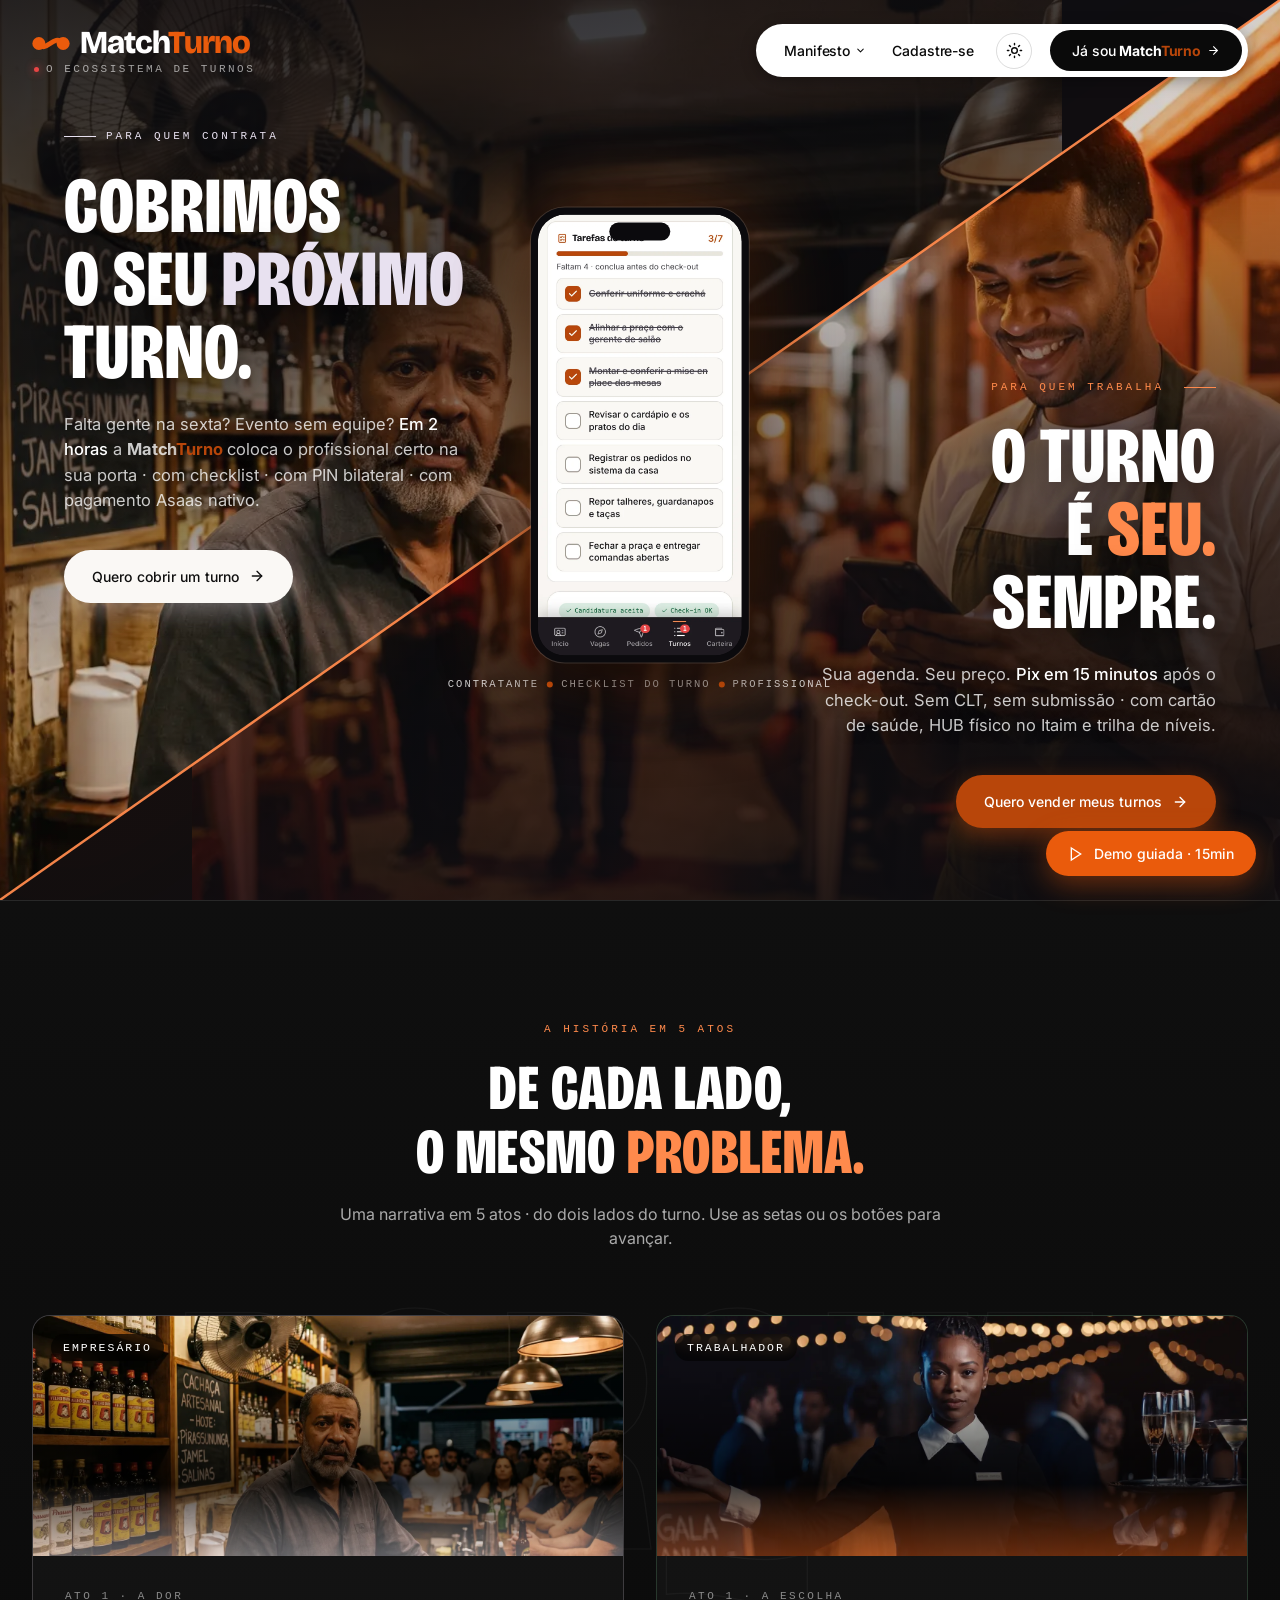
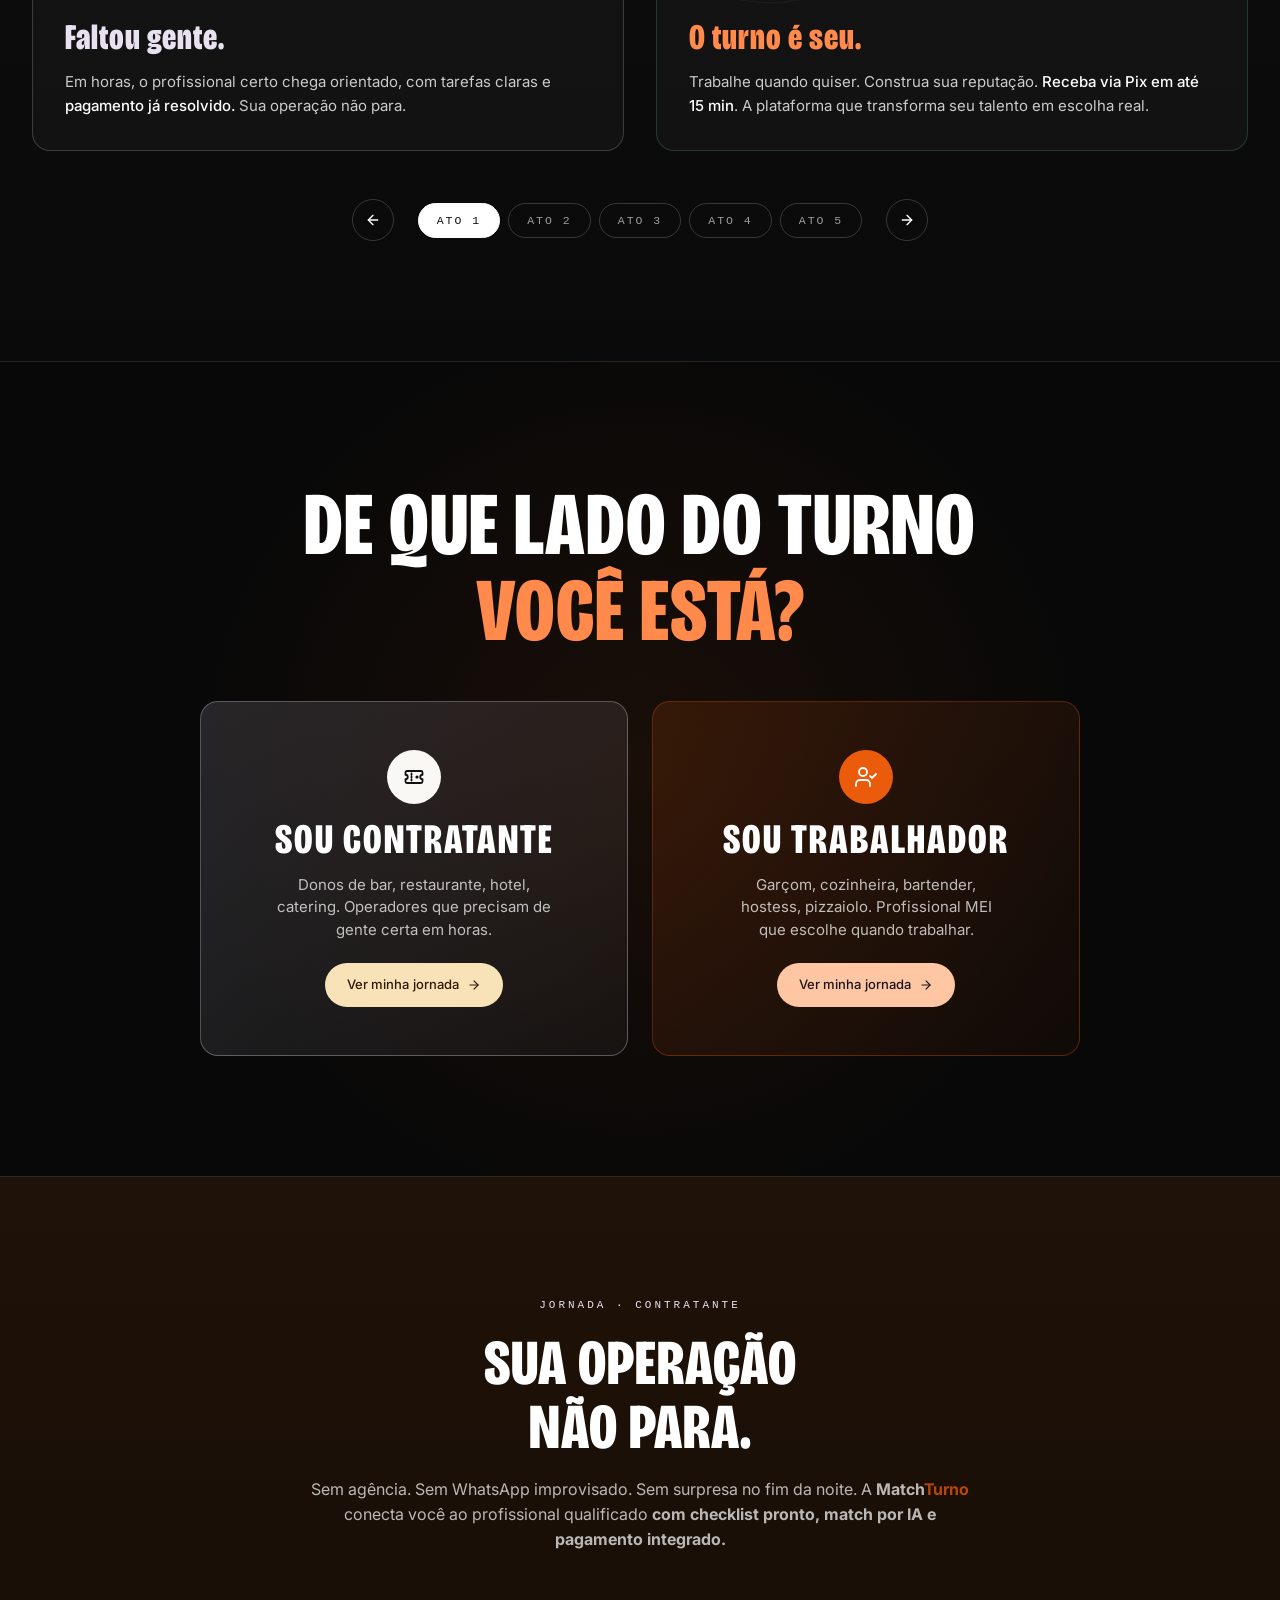
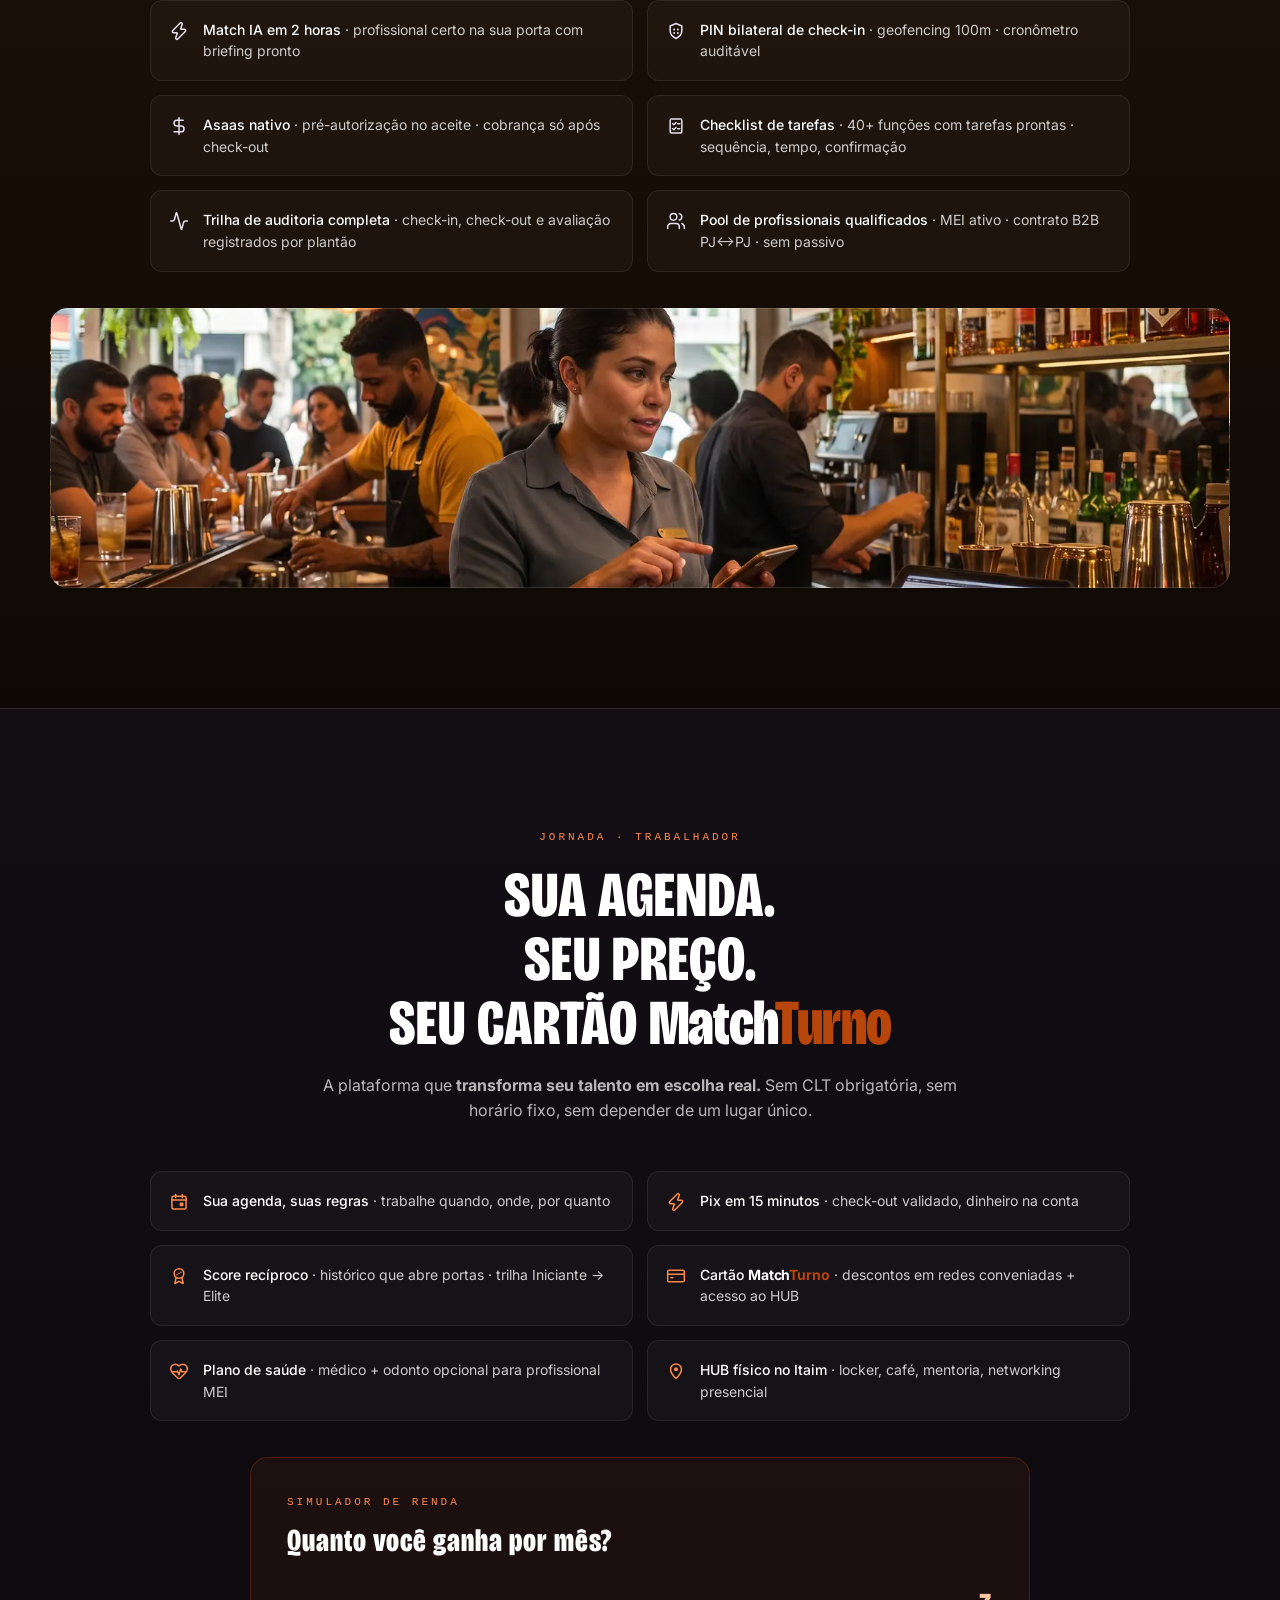
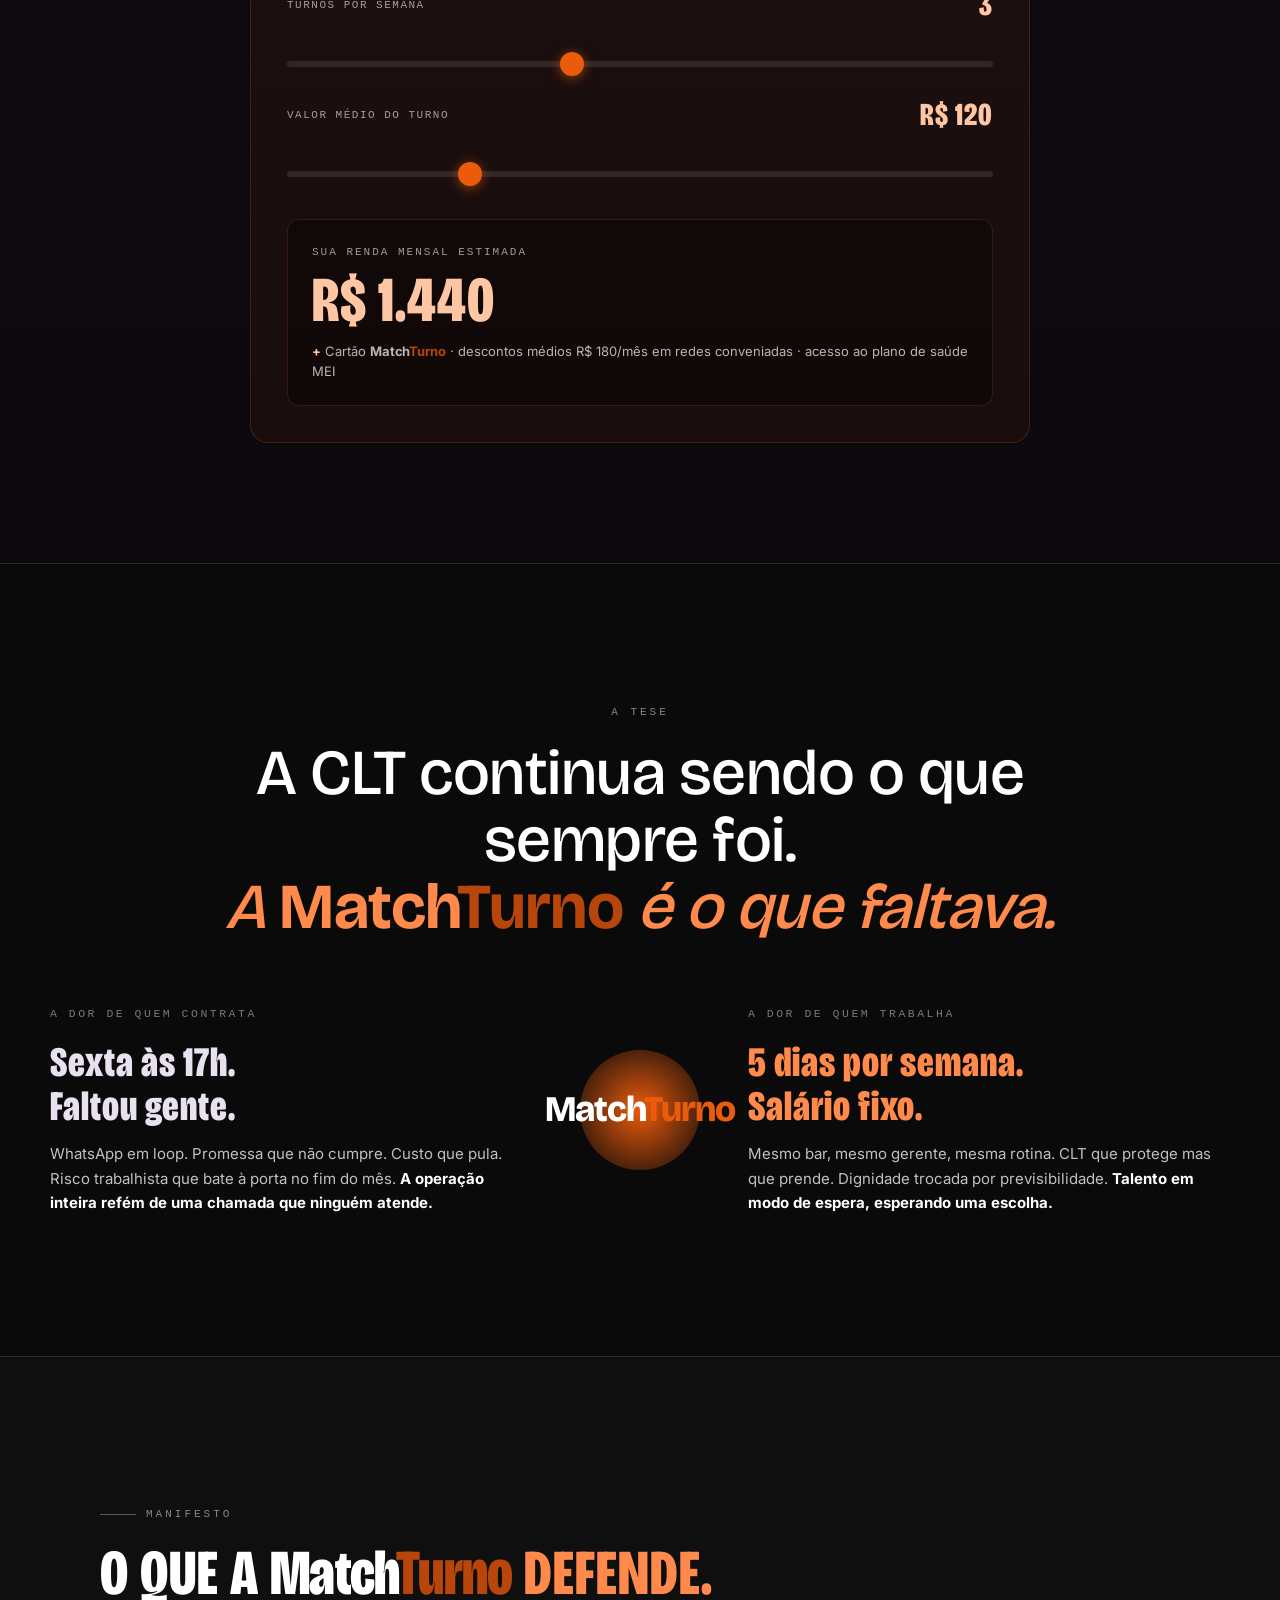
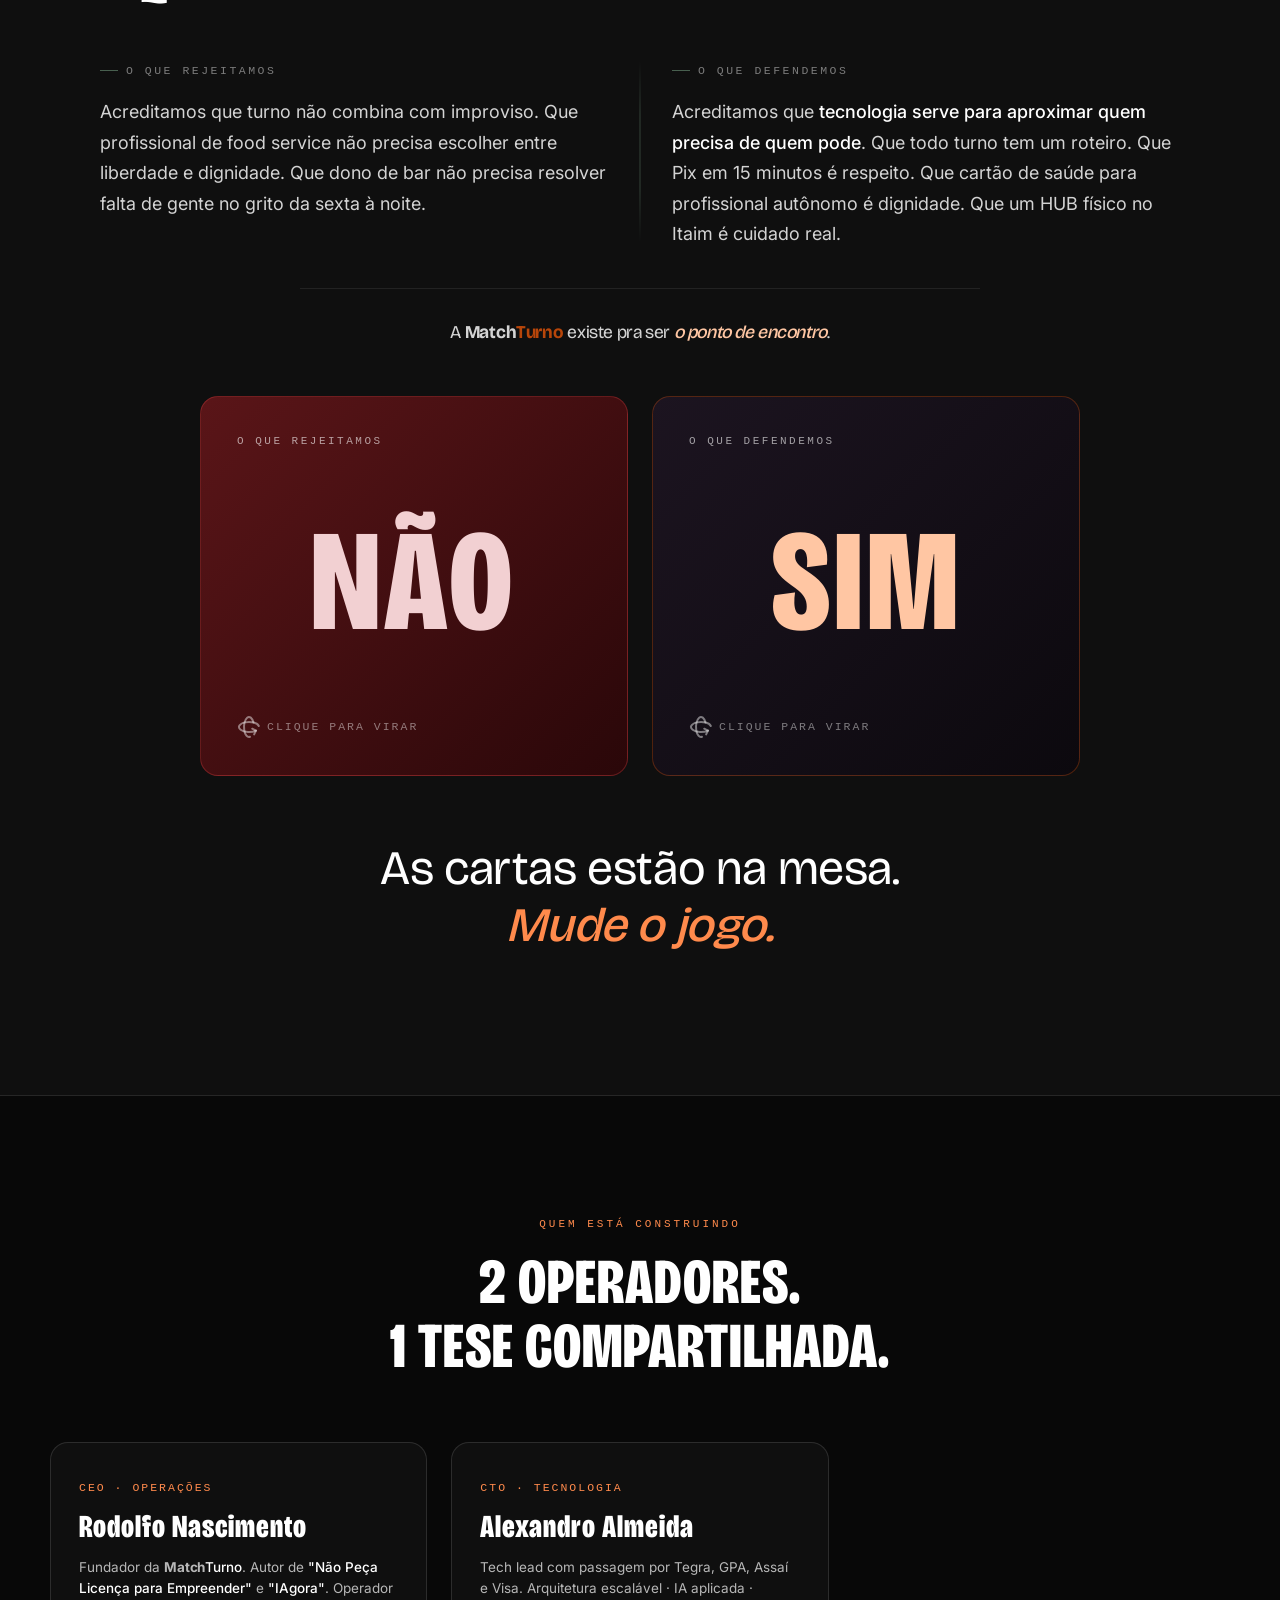
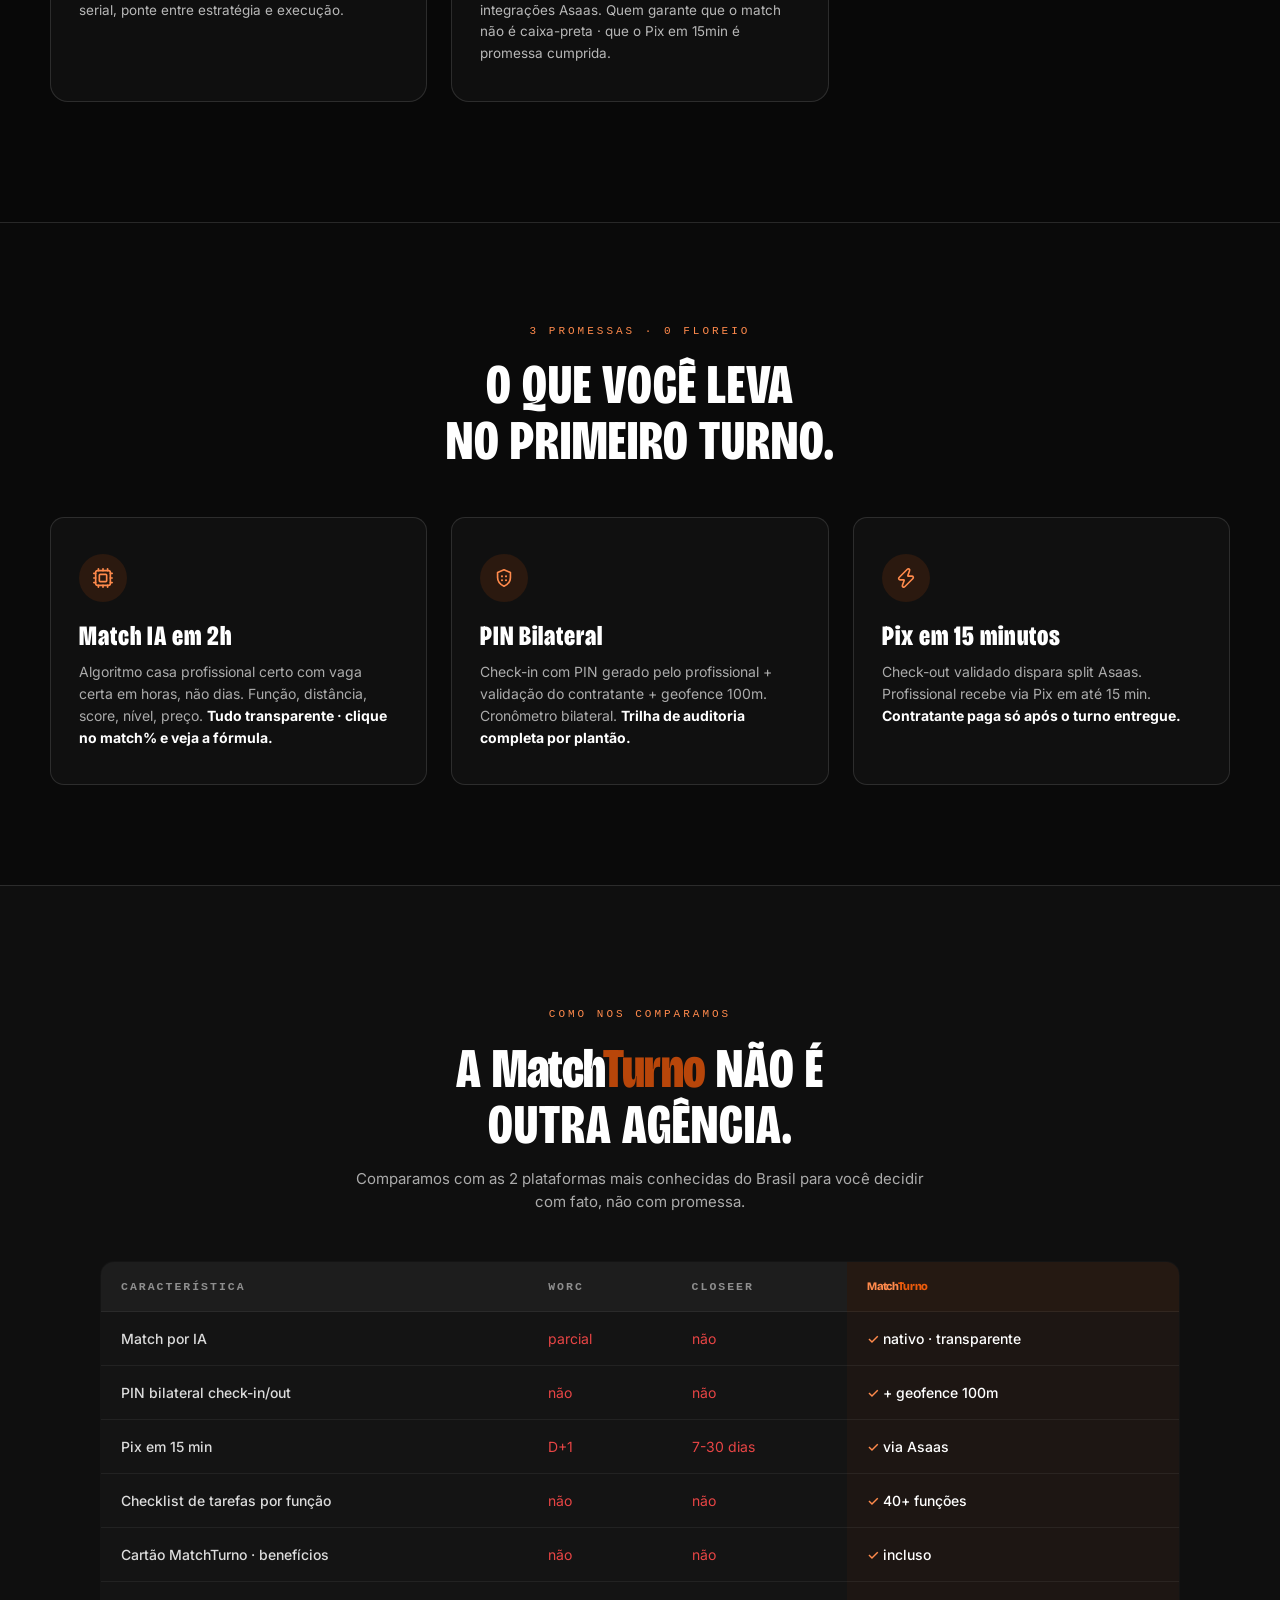
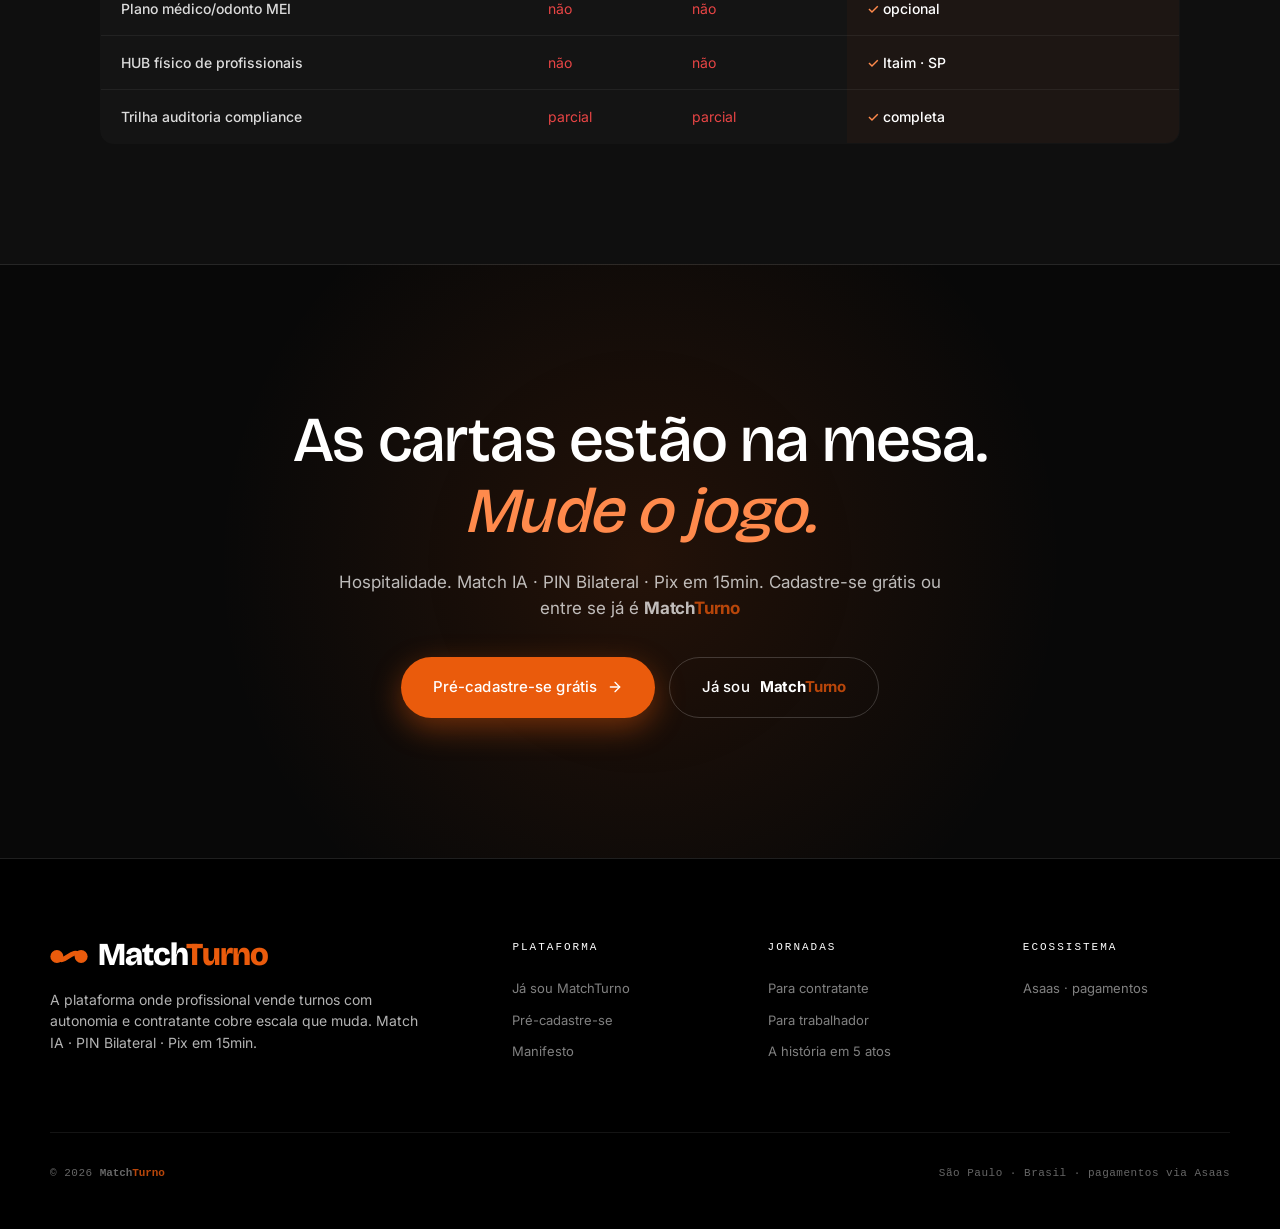
==== index.html @ eca92803 "feat: rebrand MatchTurno · laranja, hero diagonal, tese e demo corrigida Marca - TURNI → MatchTurno;" ====
<!DOCTYPE html>
<html lang="pt-BR">
<head>
<meta charset="UTF-8">
<meta name="viewport" content="width=device-width, initial-scale=1">
<title>MatchTurno · O ecossistema de turnos</title>
<meta name="description" content="MatchTurno · o ecossistema de turnos para hospitalidade, eventos e catering. Quem precisa de turno encontra quem vende turno · Match IA, checklist, PIN bilateral e Pix em até 15 min.">
<meta name="theme-color" content="#0E0D11">
<meta name="apple-mobile-web-app-capable" content="yes">
<meta name="apple-mobile-web-app-title" content="MatchTurno">
<script>try{if(localStorage.getItem('mt-theme')==='light'){document.documentElement.dataset.theme='light';document.querySelector('meta[name=theme-color]').content='#FAF8F5'}}catch(e){}</script>
<link rel="manifest" href="manifest.json">
<link rel="apple-touch-icon" href="img/icon-192.png">
<link rel="preconnect" href="https://fonts.googleapis.com" crossorigin>
<link rel="preconnect" href="https://fonts.gstatic.com" crossorigin>
<link href="https://fonts.googleapis.com/css2?family=Inter:wght@400;500;600;700&display=swap" rel="stylesheet">
<script src="assets/mt-icons.js" defer></script>
<link rel="preload" as="font" type="font/woff2" crossorigin href="assets/fonts/mt-display-condensed.woff2">
<link rel="icon" href="favicon.svg" type="image/svg+xml">
<link rel="icon" href="favicon.ico" sizes="any">
<style>

:root{
  --black:#000;
  --bg-cream:#FAF8F5;
  --logo-green:#EA5B0C;
  --logo-green-soft:#FF8A4C;
  --green:#B8460A;
  --green-2:#913708;
  --green-soft:#FDE4D3;
  --vinho:#FAF8F5;
  --vinho-2:#E6E1DA;
  --vinho-soft:#F3EFEA;
  --red-deep:#5A1518;
  --red-burn:#7E1D22;
  --red-glow:#E84545;
  --red-soft:#F2D0D2;
  --green-deep:#1C1420;
  --line:rgba(255,255,255,.12);
}
*{box-sizing:border-box;margin:0;padding:0}
html,body{background:var(--black);color:#fff;font-family:'Inter',-apple-system,sans-serif;line-height:1.5;-webkit-font-smoothing:antialiased;scroll-behavior:smooth}
a{color:inherit;text-decoration:none}
img{max-width:100%;height:auto;display:block}

/* Brand */
.di{color:var(--logo-green)}
.de{-webkit-text-stroke:1.5px var(--logo-green);color:transparent;font-style:normal}
.brand-mark{letter-spacing:0;display:inline-block}

/* Atmospheric drift */
body::before{
  content:'';position:fixed;inset:0;pointer-events:none;z-index:1;
  background-image:
    radial-gradient(circle at 12% 18%,rgba(255,255,255,.04) 1px,transparent 1.5px),
    radial-gradient(circle at 78% 42%,rgba(255,255,255,.05) 1px,transparent 1.5px),
    radial-gradient(circle at 35% 76%,rgba(255,255,255,.03) 1px,transparent 1.5px),
    radial-gradient(circle at 88% 88%,rgba(255,255,255,.04) 1px,transparent 1.5px);
  background-size:600px 600px,400px 400px,500px 500px,700px 700px;
  animation:drift 60s linear infinite;
}
@keyframes drift{0%{transform:translate(0,0)}100%{transform:translate(-60px,-40px)}}

/* NAV fixed */
.nav{
  position:fixed;top:0;left:0;right:0;z-index:50;
  display:flex;justify-content:space-between;align-items:center;
  padding:24px 32px;background:transparent;
  transition:background .3s, backdrop-filter .3s, padding .25s, box-shadow .3s;
  opacity:0;animation:nav-fade-in .6s ease 5.2s forwards;
}
@keyframes nav-fade-in{to{opacity:1}}
.nav.scrolled{
  background:rgba(10,10,10,.72);
  backdrop-filter:blur(16px) saturate(1.1);
  -webkit-backdrop-filter:blur(16px) saturate(1.1);
  padding:14px 32px;
  box-shadow:0 1px 0 rgba(255,255,255,.06), 0 8px 28px rgba(0,0,0,.18);
}
.nav-logo-wrap{display:flex;flex-direction:column;gap:5px;align-items:flex-start}
.nav-logo{font-family:'MT Display Condensed','MT Display',Inter,sans-serif;font-size:32px;letter-spacing:1px;color:#fff;line-height:1;transition:font-size .25s}
.nav.scrolled .nav-logo{font-size:26px}
.nav-logo .di{color:var(--logo-green)}
.nav-logo .de{-webkit-text-stroke:1.5px var(--logo-green);color:transparent}
.nav-tag{
  font-family:ui-monospace,'SF Mono','Roboto Mono',Menlo,Consolas,monospace;font-size:11px;letter-spacing:2.5px;text-transform:uppercase;
  color:rgba(255,255,255,.6);line-height:1;margin-left:2px;
  display:inline-flex;align-items:center;gap:7px;white-space:nowrap;
}
.nav.scrolled .nav-tag{font-size:11px;opacity:.85}
.nav-tag .dot{width:5px;height:5px;border-radius:50%;background:#E84545;box-shadow:0 0 8px #E84545;animation:pulse-dot 2s ease infinite}
@keyframes pulse-dot{0%,100%{opacity:1;transform:scale(1)}50%{opacity:.5;transform:scale(.85)}}
.nav-pill{background:#fff;color:#0A0A0A;border-radius:999px;padding:6px 6px 6px 24px;display:flex;align-items:center;gap:18px;box-shadow:0 4px 16px rgba(0,0,0,.3)}
.nav-link{font-size:14px;font-weight:500;letter-spacing:-.1px;cursor:pointer;color:#0A0A0A;display:inline-flex;align-items:center;gap:5px;padding:8px 4px;transition:color .2s}
.nav-link:hover{color:var(--vinho)}
.nav-link svg{width:11px;height:11px;stroke-width:2.2}
.nav-cta{background:#0A0A0A;color:#fff;padding:10px 22px;border-radius:999px;font-size:14px;font-weight:500;letter-spacing:-.1px;display:inline-flex;align-items:center;gap:6px;transition:background .15s}
.nav-cta:hover{background:#1A1A1A}
.nav-cta svg{width:13px;height:13px;stroke-width:2}

/* INTRO MatchTurno viajante */
.turni-intro{
  position:fixed;top:50%;left:50%;
  transform:translate(-50%,-50%);
  font-family:'MT Display Condensed','MT Display',Inter,sans-serif;
  font-size:clamp(140px,22vw,300px);letter-spacing:2px;line-height:.9;color:#fff;
  text-shadow:0 0 60px rgba(234,91,12,.5),0 0 120px rgba(0,0,0,.95),0 0 200px rgba(234,91,12,.25);
  z-index:100;opacity:0;pointer-events:none;white-space:nowrap;
  animation:intro-enter 1s cubic-bezier(.16,1,.3,1) 1.5s both,
            intro-travel 1.6s cubic-bezier(.65,0,.35,1) 3.1s forwards;
}
.turni-intro .di{color:var(--logo-green);font-weight:400}
.turni-intro .de{-webkit-text-stroke:4px var(--logo-green);color:transparent;font-weight:400}
@keyframes intro-enter{0%{opacity:0;transform:translate(-50%,-50%) scale(.55);letter-spacing:40px}100%{opacity:1;transform:translate(-50%,-50%) scale(1);letter-spacing:2px}}
@keyframes intro-travel{
  0%{opacity:1;top:50%;left:50%;transform:translate(-50%,-50%);font-size:clamp(140px,22vw,300px);letter-spacing:2px}
  85%{opacity:1;top:24px;left:32px;transform:translate(0,0);font-size:32px;letter-spacing:1px;text-shadow:none}
  100%{opacity:0;top:24px;left:32px;transform:translate(0,0);font-size:32px;letter-spacing:1px;text-shadow:none}
}
@media (prefers-reduced-motion: reduce){
  .turni-intro{animation:none !important;opacity:0;visibility:hidden}
}
body.slow-conn .turni-intro{animation:none !important;opacity:0;visibility:hidden}
body.slow-conn .nav{opacity:1 !important;animation:none !important}

/* ═══ HERO diagonal ═══ */
.hero{position:relative;min-height:100vh;display:grid;grid-template-columns:1fr 1fr;overflow:hidden;background:radial-gradient(circle at 50% 60%,rgba(234,91,12,.08) 0%,transparent 60%),#0E0D11;z-index:2}
.hero-side{position:relative;display:flex;flex-direction:column;justify-content:center;padding:120px 64px 80px;z-index:2}
.hero-side.emp{align-items:flex-start;border-right:1px solid rgba(255,255,255,.06)}
.hero-side.pro{align-items:flex-end;text-align:right}
.hero-eyebrow{font-family:ui-monospace,'SF Mono','Roboto Mono',Menlo,Consolas,monospace;font-size:11px;letter-spacing:3px;text-transform:uppercase;color:var(--logo-green-soft);margin-bottom:24px;display:inline-flex;align-items:center;gap:10px;opacity:0;animation:fade-up 1s cubic-bezier(.16,1,.3,1) 4.7s forwards}
.hero-eyebrow::before{content:'';width:32px;height:1px;background:var(--logo-green-soft)}
.pro .hero-eyebrow::before{display:none}
.pro .hero-eyebrow::after{content:'';width:32px;height:1px;background:var(--logo-green-soft);margin-left:10px}
.hero-h{font-family:'MT Display Condensed','MT Display',Inter,sans-serif;font-size:clamp(54px,7vw,108px);letter-spacing:1px;line-height:.92;color:#fff;margin-bottom:24px;opacity:0;animation:fade-up 1.2s cubic-bezier(.16,1,.3,1) 4.9s forwards}
.hero-h .accent{color:var(--logo-green-soft)}
.hero-d{font-size:18px;line-height:1.55;color:rgba(255,255,255,.78);max-width:440px;margin-bottom:36px;opacity:0;animation:fade-up 1.2s cubic-bezier(.16,1,.3,1) 5.1s forwards}
.hero-d b{color:#fff;font-weight:500}
@keyframes fade-up{from{opacity:0;transform:translateY(20px)}to{opacity:1;transform:translateY(0)}}
.hero-btn{display:inline-flex;align-items:center;gap:10px;padding:16px 28px;border-radius:999px;font-family:'Inter',sans-serif;font-size:14px;font-weight:500;letter-spacing:.1px;cursor:pointer;transition:transform .15s,box-shadow .2s;border:none;opacity:0;animation:fade-up 1.2s cubic-bezier(.16,1,.3,1) 5.3s forwards}
.hero-btn.emp{background:var(--vinho);color:#0F0F0F;box-shadow:0 8px 24px rgba(232,225,240,.35)}
.hero-btn.emp:hover{transform:translateY(-2px);box-shadow:0 12px 32px rgba(232,225,240,.5)}
.hero-btn.pro{background:var(--logo-green);color:#fff;box-shadow:0 8px 24px rgba(234,91,12,.4)}
.hero-btn.pro:hover{transform:translateY(-2px);box-shadow:0 12px 32px rgba(234,91,12,.55)}
.hero-btn svg{width:16px;height:16px;stroke-width:2}

/* ═══ STORY STAGE · 5 atos × 2 personas ═══ */
.story{position:relative;padding:120px 32px;background:linear-gradient(180deg,#0F0F0F 0%,#0A0A0A 100%);border-top:1px solid var(--line);z-index:2}
.story-stage-bg{
  position:absolute;inset:0;display:flex;align-items:center;justify-content:center;
  font-family:'MT Display Condensed','MT Display',Inter,sans-serif;font-size:clamp(180px,28vw,420px);letter-spacing:6px;
  color:transparent;-webkit-text-stroke:1.5px rgba(255,255,255,.04);
  pointer-events:none;z-index:0;line-height:.9;
}
.story-inner{max-width:1280px;margin:0 auto;position:relative;z-index:1}
.story-head{text-align:center;margin-bottom:64px}
.story-tag{font-family:ui-monospace,'SF Mono','Roboto Mono',Menlo,Consolas,monospace;font-size:11px;letter-spacing:3px;text-transform:uppercase;color:var(--logo-green-soft);margin-bottom:18px}
.story-h{font-family:'MT Display Condensed','MT Display',Inter,sans-serif;font-size:clamp(40px,5vw,72px);letter-spacing:1px;line-height:1;color:#fff;margin-bottom:18px}
.story-h .accent{color:var(--logo-green-soft)}
.story-d{font-size:16px;color:rgba(255,255,255,.65);max-width:640px;margin:0 auto;line-height:1.55}
.story-grid{display:grid;grid-template-columns:1fr 1fr;gap:32px;margin-bottom:48px}
.story-col{position:relative}
.story-card{position:relative;background:rgba(255,255,255,.03);border:1px solid rgba(255,255,255,.08);border-radius:18px;overflow:hidden;transition:opacity .5s,transform .5s;display:none}
.story-card.active{display:block;animation:story-in .55s cubic-bezier(.2,.7,.3,1)}
@keyframes story-in{from{opacity:0;transform:translateY(20px) scale(.98)}to{opacity:1;transform:translateY(0) scale(1)}}
.story-col.emp .story-card{border-color:rgba(232,225,240,.2)}
.story-col.pro .story-card{border-color:rgba(127,203,149,.2)}
.story-card-photo{
  position:relative;width:100%;height:240px;background-size:cover;background-position:center;
}
.story-card-photo::after{
  content:'';position:absolute;inset:0;
  background:linear-gradient(180deg,transparent 30%,rgba(0,0,0,.85) 100%);
}
.story-col.emp .story-card-photo::after{background:linear-gradient(180deg,transparent 20%,rgba(0,0,0,.7) 70%,rgba(232,225,240,.4) 100%)}
.story-col.pro .story-card-photo::after{background:linear-gradient(180deg,transparent 20%,rgba(0,0,0,.7) 70%,rgba(234,91,12,.4) 100%)}
.story-card-tag{
  position:absolute;top:18px;left:18px;z-index:2;
  font-family:ui-monospace,'SF Mono','Roboto Mono',Menlo,Consolas,monospace;font-size:11.5px;letter-spacing:2px;text-transform:uppercase;
  background:rgba(0,0,0,.6);color:#fff;padding:5px 12px;border-radius:99px;
  backdrop-filter:blur(8px);
}
.story-card-body{padding:32px}
.story-eye{font-family:ui-monospace,'SF Mono','Roboto Mono',Menlo,Consolas,monospace;font-size:11px;letter-spacing:2.5px;text-transform:uppercase;color:rgba(255,255,255,.5);margin-bottom:14px}
.story-h3{font-family:'MT Display Condensed','MT Display',Inter,sans-serif;font-size:36px;letter-spacing:1px;color:#fff;line-height:1.05;margin-bottom:14px}
.story-col.emp .story-h3{color:#E8E1F0}
.story-col.pro .story-h3{color:var(--logo-green-soft)}
.story-p{font-size:15px;line-height:1.6;color:rgba(255,255,255,.78)}
.story-p b{color:#fff;font-weight:500}
.story-nav{display:flex;align-items:center;justify-content:center;gap:24px;margin-top:32px}
.story-act-btns{display:flex;gap:8px}
.story-act-btn{
  padding:10px 18px;background:transparent;border:1px solid rgba(255,255,255,.18);color:rgba(255,255,255,.6);
  border-radius:99px;font-family:ui-monospace,'SF Mono','Roboto Mono',Menlo,Consolas,monospace;font-size:11.5px;letter-spacing:2px;text-transform:uppercase;cursor:pointer;transition:all .2s;
}
.story-act-btn.active{background:#fff;color:#0F0F0F;border-color:#fff}
.story-act-btn:hover:not(.active){border-color:rgba(255,255,255,.4);color:#fff}
.story-arrow{
  width:42px;height:42px;border-radius:50%;background:transparent;border:1px solid rgba(255,255,255,.18);color:#fff;cursor:pointer;display:flex;align-items:center;justify-content:center;transition:all .2s;
}
.story-arrow:hover{background:#fff;color:#0F0F0F;border-color:#fff}
.story-arrow svg{width:16px;height:16px;stroke-width:2}

/* ═══ PERSONA-PICK · de que lado do turno você está? ═══ */
.persona-pick{position:relative;padding:120px 32px;background:#080808;border-top:1px solid var(--line);text-align:center;overflow:hidden;z-index:2}
.persona-pick::before{
  content:'';position:absolute;inset:0;
  background:radial-gradient(circle at 50% 50%,rgba(234,91,12,.08) 0%,transparent 60%);
  pointer-events:none;
}
.persona-pick-h{
  position:relative;font-family:'MT Display Condensed','MT Display',Inter,sans-serif;
  font-size:clamp(48px,7vw,108px);letter-spacing:1px;line-height:.95;color:#fff;
  margin-bottom:48px;max-width:900px;margin-left:auto;margin-right:auto;
}
.persona-pick-h .accent{color:var(--logo-green-soft)}
.persona-pick-row{position:relative;display:grid;grid-template-columns:1fr 1fr;gap:24px;max-width:880px;margin:0 auto}
.persona-pick-card{
  position:relative;padding:48px 32px;border-radius:18px;cursor:pointer;
  border:1px solid var(--line);transition:transform .25s,border-color .2s;
  display:flex;flex-direction:column;align-items:center;text-align:center;gap:14px;
}
.persona-pick-card.emp{background:linear-gradient(135deg,rgba(232,225,240,.14) 0%,rgba(232,225,240,.04) 100%);border-color:rgba(232,225,240,.3)}
.persona-pick-card.pro{background:linear-gradient(135deg,rgba(234,91,12,.14) 0%,rgba(234,91,12,.04) 100%);border-color:rgba(234,91,12,.3)}
.persona-pick-card:hover{transform:translateY(-3px)}
.persona-pick-card.emp:hover{border-color:var(--vinho)}
.persona-pick-card.pro:hover{border-color:var(--logo-green)}
.persona-pick-card .ic{width:54px;height:54px;border-radius:50%;display:flex;align-items:center;justify-content:center}
.persona-pick-card.emp .ic{background:var(--vinho);color:#0F0F0F}
.persona-pick-card.pro .ic{background:var(--logo-green);color:#fff}
.persona-pick-card .ic svg{width:24px;height:24px;stroke-width:1.8}
.persona-pick-card h3{font-family:'MT Display Condensed','MT Display',Inter,sans-serif;font-size:42px;letter-spacing:2px;color:#fff;line-height:1}
.persona-pick-card p{font-size:15px;line-height:1.5;color:rgba(255,255,255,.72);max-width:280px}
.persona-pick-card .cta{
  margin-top:8px;padding:12px 22px;border-radius:99px;font-family:'Inter',sans-serif;font-size:13px;font-weight:500;letter-spacing:.1px;
  display:inline-flex;align-items:center;gap:8px;transition:transform .15s;
}
.persona-pick-card.emp .cta{background:#F8E2B8;color:#2C1A06}
.persona-pick-card.pro .cta{background:#FFC6A3;color:#1C1420}
.persona-pick-card:hover .cta{transform:translateX(4px)}
.persona-pick-card .cta svg{width:14px;height:14px;stroke-width:2}

/* ═══ JORNADA · CONTRATAR + TRABALHAR (lock por persona) ═══ */
.jornada{position:relative;padding:120px 32px;border-top:1px solid var(--line);z-index:2}
.jornada.emp{background:linear-gradient(180deg,#1F1208 0%,#0F0904 100%)}
.jornada.pro{background:linear-gradient(180deg,#120E14 0%,#0B090D 100%)}
body.persona-emp .jornada.pro,
body.persona-pro .jornada.emp{display:none}
.jornada-inner{max-width:1180px;margin:0 auto}
.j-head{text-align:center;margin-bottom:48px}
.j-tag{font-family:ui-monospace,'SF Mono','Roboto Mono',Menlo,Consolas,monospace;font-size:11px;letter-spacing:3px;text-transform:uppercase;margin-bottom:18px}
.jornada.emp .j-tag{color:#E8E1F0}
.jornada.pro .j-tag{color:var(--logo-green-soft)}
.j-h{font-family:'MT Display Condensed','MT Display',Inter,sans-serif;font-size:clamp(40px,5vw,72px);letter-spacing:1px;line-height:1;color:#fff;margin-bottom:18px}
.j-d{font-size:16px;color:rgba(255,255,255,.7);max-width:680px;margin:0 auto;line-height:1.55}
.j-list{display:grid;grid-template-columns:repeat(2,1fr);gap:14px;max-width:980px;margin:0 auto 36px}
.j-list-item{display:flex;gap:14px;padding:18px;background:rgba(255,255,255,.03);border:1px solid rgba(255,255,255,.08);border-radius:12px;transition:border-color .2s}
.j-list-item:hover{border-color:rgba(255,255,255,.18)}
.j-list-item svg{width:20px;height:20px;flex-shrink:0;margin-top:2px;stroke-width:1.8}
.jornada.emp .j-list-item svg{color:#E8E1F0}
.jornada.pro .j-list-item svg{color:var(--logo-green-soft)}
.j-list-item div{font-size:14px;line-height:1.55;color:rgba(255,255,255,.78)}
.j-list-item b{color:#fff;font-weight:500}
.j-photo-banner{height:280px;border-radius:18px;background-size:cover;background-position:center;margin-top:32px;border:1px solid var(--line)}

/* CALCULADORA INTERATIVA · dentro da jornada trabalhador */
.calc-card{
  background:rgba(234,91,12,.06);border:1px solid rgba(234,91,12,.22);border-radius:18px;padding:36px;
  max-width:780px;margin:36px auto 0;
}
.calc-tag{font-family:ui-monospace,'SF Mono','Roboto Mono',Menlo,Consolas,monospace;font-size:11px;letter-spacing:3px;text-transform:uppercase;color:var(--logo-green-soft);margin-bottom:14px}
.calc-h{font-family:'MT Display Condensed','MT Display',Inter,sans-serif;font-size:32px;letter-spacing:1px;color:#fff;margin-bottom:24px;line-height:1}
.calc-row{display:flex;justify-content:space-between;align-items:center;gap:18px;flex-wrap:wrap;margin-bottom:20px}
.calc-label{font-family:ui-monospace,'SF Mono','Roboto Mono',Menlo,Consolas,monospace;font-size:11px;letter-spacing:1.5px;text-transform:uppercase;color:rgba(255,255,255,.6)}
.calc-val{font-family:'MT Display Condensed','MT Display',Inter,sans-serif;font-size:32px;letter-spacing:1px;color:#FFC6A3}
.calc-slider{width:100%;height:6px;-webkit-appearance:none;appearance:none;background:rgba(255,255,255,.1);border-radius:3px;outline:none;cursor:pointer;margin-bottom:24px}
.calc-slider::-webkit-slider-thumb{-webkit-appearance:none;appearance:none;width:24px;height:24px;border-radius:50%;background:var(--logo-green);cursor:pointer;box-shadow:0 2px 12px rgba(234,91,12,.6)}
.calc-result{padding:24px;background:rgba(0,0,0,.35);border-radius:12px;margin-top:18px;border:1px solid rgba(234,91,12,.2)}
.calc-result-l{font-family:ui-monospace,'SF Mono','Roboto Mono',Menlo,Consolas,monospace;font-size:11px;letter-spacing:2px;text-transform:uppercase;color:rgba(255,255,255,.6);margin-bottom:8px}
.calc-result-v{font-family:'MT Display Condensed','MT Display',Inter,sans-serif;font-size:64px;letter-spacing:1px;color:#FFC6A3;line-height:1}
.calc-result-d{font-size:13px;color:rgba(255,255,255,.7);margin-top:10px}

/* ═══ ENCONTRO · 2 colunas paralelas ═══ */
.encontro{position:relative;padding:140px 32px;background:#0A0A0A;border-top:1px solid var(--line);z-index:2;overflow:hidden}
.encontro-inner{max-width:1180px;margin:0 auto;position:relative}
.encontro-head{text-align:center;margin-bottom:64px}
.encontro-tag{font-family:ui-monospace,'SF Mono','Roboto Mono',Menlo,Consolas,monospace;font-size:11px;letter-spacing:3px;text-transform:uppercase;color:rgba(255,255,255,.5);margin-bottom:18px}
.encontro-h{font-family:'MT Display',Inter,sans-serif;font-size:clamp(36px,5vw,72px);font-weight:500;letter-spacing:-.5px;line-height:1.05;color:#fff;max-width:900px;margin:0 auto}
.encontro-h .accent{color:var(--logo-green-soft);font-style:italic}
.encontro-grid{display:grid;grid-template-columns:1fr auto 1fr;gap:48px;align-items:center;margin-top:64px}
.encontro-col{position:relative}
.encontro-col-tag{font-family:ui-monospace,'SF Mono','Roboto Mono',Menlo,Consolas,monospace;font-size:11.5px;letter-spacing:2.5px;text-transform:uppercase;color:rgba(255,255,255,.45);margin-bottom:18px}
.encontro-col h3{font-family:'MT Display Condensed','MT Display',Inter,sans-serif;font-size:42px;letter-spacing:1px;color:#fff;line-height:1.05;margin-bottom:14px}
.encontro-col.emp h3{color:#E8E1F0}
.encontro-col.pro h3{color:var(--logo-green-soft)}
.encontro-col p{font-size:15px;line-height:1.65;color:rgba(255,255,255,.75)}
.encontro-center{
  width:120px;height:120px;border-radius:50%;
  background:radial-gradient(circle,var(--logo-green) 0%,rgba(234,91,12,.4) 60%,transparent 100%);
  display:flex;align-items:center;justify-content:center;
  font-family:'MT Display Condensed','MT Display',Inter,sans-serif;font-size:36px;color:#fff;letter-spacing:2px;
  position:relative;animation:encontro-pulse 3s ease-in-out infinite;
}
.encontro-center .di{color:#FF8A4C;font-weight:500}
.encontro-center .de{-webkit-text-stroke:1.5px #FF8A4C;color:transparent}
@keyframes encontro-pulse{0%,100%{box-shadow:0 0 0 0 rgba(234,91,12,.6)}50%{box-shadow:0 0 0 24px rgba(234,91,12,0)}}

/* ═══ MANIFESTO · 2 blocos paralelos + flip cards ═══ */
.sobre-manifesto{position:relative;padding:140px 32px;background:#0F0F0F;border-top:1px solid var(--line);z-index:2}
.manifesto-inner{max-width:1080px;margin:0 auto}
.sm-block{margin-bottom:64px}
.sm-block:last-child{margin-bottom:0}
.sm-tag{font-family:ui-monospace,'SF Mono','Roboto Mono',Menlo,Consolas,monospace;font-size:11px;letter-spacing:3px;text-transform:uppercase;color:rgba(255,255,255,.5);margin-bottom:18px;display:inline-flex;align-items:center;gap:10px}
.sm-tag::before{content:'';width:36px;height:1px;background:rgba(255,255,255,.3)}
.sm-h{font-family:'MT Display Condensed','MT Display',Inter,sans-serif;font-size:clamp(40px,5vw,72px);letter-spacing:1px;line-height:1;color:#fff;margin-bottom:48px}
.sm-h .accent{color:var(--logo-green-soft)}
.sm-text{max-width:780px}
.sm-text p{font-size:18px;line-height:1.7;color:rgba(255,255,255,.82);margin-bottom:18px}
.sm-text b{color:#fff;font-weight:500}
.sm-text .accent{color:#FFC6A3;font-weight:500}

.manifesto-text{max-width:1080px;margin:0 auto 48px}
.manifesto-grid{display:grid;grid-template-columns:1fr 1fr;gap:64px;align-items:start;margin-bottom:38px;position:relative}
.manifesto-grid::before{content:'';position:absolute;top:8px;bottom:8px;left:50%;width:1px;background:linear-gradient(180deg,transparent 0%,rgba(157,217,176,.25) 30%,rgba(157,217,176,.25) 70%,transparent 100%);transform:translateX(-50%)}
.manifesto-col{position:relative}
.manifesto-col .col-tag{font-family:ui-monospace,'SF Mono','Roboto Mono',Menlo,Consolas,monospace;font-size:11.5px;letter-spacing:2.5px;text-transform:uppercase;color:rgba(255,255,255,.45);margin-bottom:18px;display:inline-flex;align-items:center;gap:8px}
.manifesto-col .col-tag::before{content:'';width:18px;height:1px;background:rgba(157,217,176,.4)}
.manifesto-col p{text-align:left;font-size:18px;line-height:1.7;color:rgba(255,255,255,.82);margin:0}
.manifesto-statement{text-align:center;font-family:'MT Display',Inter,sans-serif;font-size:28px;font-weight:400;letter-spacing:-.4px;line-height:1.35;color:#fff;max-width:680px;margin:0 auto;padding-top:28px;border-top:1px solid rgba(255,255,255,.08)}
.manifesto-statement .accent{color:#FFC6A3;font-style:italic}

/* Flip cards · NÃO + SIM */
.creed-flip-wrap{display:grid;grid-template-columns:1fr 1fr;gap:24px;max-width:880px;margin:48px auto 0}
.flip-card{perspective:1200px;cursor:pointer;height:380px}
.flip-card-inner{position:relative;width:100%;height:100%;transform-style:preserve-3d;transition:transform .8s cubic-bezier(.4,0,.2,1)}
.flip-card.flipped .flip-card-inner{transform:rotateY(180deg)}
.flip-card-front,.flip-card-back{position:absolute;inset:0;backface-visibility:hidden;-webkit-backface-visibility:hidden;border-radius:18px;display:flex;flex-direction:column;justify-content:space-between;padding:36px}
.flip-card-no .flip-card-front{background:linear-gradient(135deg,#5A1518 0%,#2A0709 100%);border:1px solid rgba(232,69,69,.3)}
.flip-card-yes .flip-card-front{background:linear-gradient(135deg,#1C1420 0%,#0C090E 100%);border:1px solid rgba(234,91,12,.3)}
.flip-card-back{transform:rotateY(180deg);background:#FAFAF7;color:#0F0F0F}
.flip-front-tag{font-family:ui-monospace,'SF Mono','Roboto Mono',Menlo,Consolas,monospace;font-size:11px;letter-spacing:2.5px;text-transform:uppercase;color:rgba(255,255,255,.6)}
.flip-front-word{font-family:'MT Display Condensed','MT Display',Inter,sans-serif;font-size:144px;letter-spacing:4px;line-height:.9;color:#fff;align-self:center}
.flip-card-no .flip-front-word{color:#F2D0D2}
.flip-card-yes .flip-front-word{color:#FFC6A3}
.flip-front-hint{font-family:ui-monospace,'SF Mono','Roboto Mono',Menlo,Consolas,monospace;font-size:11.5px;letter-spacing:2px;text-transform:uppercase;color:rgba(255,255,255,.45);display:inline-flex;align-items:center;gap:6px;align-self:flex-start}
.flip-back-tag{font-family:ui-monospace,'SF Mono','Roboto Mono',Menlo,Consolas,monospace;font-size:11px;letter-spacing:2.5px;text-transform:uppercase;color:rgba(15,15,15,.55);margin-bottom:18px}
.flip-back-list{display:flex;flex-direction:column;gap:10px}
.flip-back-item{display:flex;gap:10px;align-items:flex-start;font-size:14px;line-height:1.5}
.flip-back-mark{font-family:'MT Display Condensed','MT Display',Inter,sans-serif;font-size:18px;letter-spacing:1px;flex-shrink:0;width:42px}
.flip-card-no .flip-back-mark{color:#5A1518}
.flip-card-yes .flip-back-mark{color:#B8460A}
.flip-back-text{color:#1A1A1A}
.flip-back-text .accent{font-weight:600;color:#1C1420}

.cta-mude-jogo{text-align:center;margin-top:64px;font-family:'MT Display',Inter,sans-serif;font-size:clamp(28px,4vw,48px);font-weight:400;letter-spacing:-.4px;line-height:1.2;color:#fff}
.cta-mude-jogo b{color:var(--logo-green-soft);font-style:italic;font-weight:500}

/* ═══ CONSTRUO · founders ═══ */
.construo{position:relative;padding:120px 32px;background:#080808;border-top:1px solid var(--line);z-index:2}
.construo-inner{max-width:1180px;margin:0 auto}
.construo-head{text-align:center;margin-bottom:64px}
.construo-tag{font-family:ui-monospace,'SF Mono','Roboto Mono',Menlo,Consolas,monospace;font-size:11px;letter-spacing:3px;text-transform:uppercase;color:var(--logo-green-soft);margin-bottom:18px}
.construo-title{font-family:'MT Display Condensed','MT Display',Inter,sans-serif;font-size:clamp(40px,5vw,72px);letter-spacing:1px;line-height:1;color:#fff}
.construo-grid{display:grid;grid-template-columns:repeat(3,1fr);gap:24px}
.construo-card{padding:36px 28px;background:rgba(255,255,255,.03);border:1px solid var(--line);border-radius:18px;transition:border-color .2s,transform .25s}
.construo-card:hover{border-color:rgba(234,91,12,.35);transform:translateY(-3px)}
.construo-card .role{font-family:ui-monospace,'SF Mono','Roboto Mono',Menlo,Consolas,monospace;font-size:11.5px;letter-spacing:2px;text-transform:uppercase;color:var(--logo-green-soft);margin-bottom:14px}
.construo-card h3{font-family:'MT Display Condensed','MT Display',Inter,sans-serif;font-size:32px;letter-spacing:1px;color:#fff;line-height:1;margin-bottom:14px}
.construo-card p{font-size:13.5px;line-height:1.6;color:rgba(255,255,255,.7)}
.construo-card p b{color:#fff;font-weight:500}

/* ═══ APOIO ═══ */
.apoio{padding:64px 32px;text-align:center;border-top:1px solid var(--line);background:#0E0D11;z-index:2;position:relative}
.apoio-tag{font-family:ui-monospace,'SF Mono','Roboto Mono',Menlo,Consolas,monospace;font-size:11px;letter-spacing:3px;text-transform:uppercase;color:rgba(255,255,255,.5);margin-bottom:24px}
.apoio-row{display:flex;align-items:center;justify-content:center;gap:48px;flex-wrap:wrap}
.apoio-logo{height:36px;opacity:.85;filter:grayscale(.2);transition:opacity .2s,filter .2s}
.apoio-logo:hover{opacity:1;filter:none}

/* ═══ PILARES ═══ */
.pillars{background:#0A0A0A;padding:100px 32px;border-top:1px solid var(--line);z-index:2;position:relative}
.pillars-head{text-align:center;margin-bottom:48px}
.pillars-tag{font-family:ui-monospace,'SF Mono','Roboto Mono',Menlo,Consolas,monospace;font-size:11px;letter-spacing:3px;text-transform:uppercase;color:var(--logo-green-soft);margin-bottom:18px}
.pillars-h{font-family:'MT Display Condensed','MT Display',Inter,sans-serif;font-size:clamp(36px,4.5vw,56px);letter-spacing:1px;line-height:1;color:#fff}
.pillars-inner{max-width:1180px;margin:0 auto;display:grid;grid-template-columns:repeat(3,1fr);gap:24px}
.pillar{padding:36px 28px;background:#101010;border:1px solid var(--line);border-radius:14px;transition:transform .25s,border-color .2s}
.pillar:hover{transform:translateY(-3px);border-color:rgba(234,91,12,.3)}
.pillar-ic{width:48px;height:48px;border-radius:50%;background:rgba(234,91,12,.12);color:var(--logo-green-soft);display:flex;align-items:center;justify-content:center;margin-bottom:20px}
.pillar-ic svg{width:22px;height:22px;stroke-width:1.8}
.pillar h3{font-family:'MT Display Condensed','MT Display',Inter,sans-serif;font-size:28px;letter-spacing:1px;color:#fff;margin-bottom:10px;line-height:1.05}
.pillar p{font-size:14px;line-height:1.55;color:rgba(255,255,255,.65)}

/* ═══ TABELA COMPETITIVA ═══ */
.compare{position:relative;padding:120px 32px;background:#0F0F0F;border-top:1px solid var(--line);z-index:2}
.compare-inner{max-width:1080px;margin:0 auto}
.compare-head{text-align:center;margin-bottom:48px}
.compare-tag{font-family:ui-monospace,'SF Mono','Roboto Mono',Menlo,Consolas,monospace;font-size:11px;letter-spacing:3px;text-transform:uppercase;color:var(--logo-green-soft);margin-bottom:18px}
.compare-h{font-family:'MT Display Condensed','MT Display',Inter,sans-serif;font-size:clamp(36px,4.5vw,56px);letter-spacing:1px;line-height:1;color:#fff;margin-bottom:14px}
.compare-d{font-size:15px;color:rgba(255,255,255,.65);max-width:580px;margin:0 auto;line-height:1.55}
.compare-table{width:100%;border-collapse:collapse;border-radius:14px;overflow:hidden;background:rgba(255,255,255,.02);border:1px solid var(--line)}
.compare-table th,.compare-table td{padding:16px 20px;text-align:left;font-size:14px;border-bottom:1px solid rgba(255,255,255,.06)}
.compare-table th{font-family:ui-monospace,'SF Mono','Roboto Mono',Menlo,Consolas,monospace;font-size:11.5px;letter-spacing:2px;text-transform:uppercase;color:rgba(255,255,255,.5);background:rgba(255,255,255,.04)}
.compare-table th.turni{color:var(--logo-green-soft);background:rgba(234,91,12,.08)}
.compare-table td.turni{color:#fff;font-weight:500;background:rgba(234,91,12,.04)}
.compare-table td.feat{color:rgba(255,255,255,.85);font-weight:500}
.compare-table tbody tr:last-child td{border-bottom:0}
.check{color:var(--logo-green-soft)}
.cross{color:#E84545}

/* ═══ CTA FINAL ═══ */
.cta-final{padding:140px 32px;text-align:center;background:radial-gradient(circle at 50% 50%,rgba(234,91,12,.12) 0%,transparent 60%),#080808;z-index:2;position:relative;border-top:1px solid var(--line)}
.cta-final h2{font-family:'MT Display',Inter,sans-serif;font-size:clamp(36px,5vw,64px);font-weight:500;letter-spacing:-.8px;line-height:1.1;color:#fff;margin-bottom:24px;max-width:780px;margin-left:auto;margin-right:auto}
.cta-final h2 .accent{color:var(--logo-green-soft);font-style:italic}
.cta-final p{font-size:17px;color:rgba(255,255,255,.72);margin-bottom:36px;max-width:620px;margin-left:auto;margin-right:auto}
.cta-actions{display:flex;gap:14px;justify-content:center;flex-wrap:wrap}
.cta-btn{padding:18px 32px;border-radius:999px;font-family:'Inter',sans-serif;font-size:15px;font-weight:500;letter-spacing:.1px;display:inline-flex;align-items:center;gap:10px;cursor:pointer;transition:all .2s;border:none}
.cta-btn.primary{background:var(--logo-green);color:#fff;box-shadow:0 10px 30px rgba(234,91,12,.42)}
.cta-btn.primary:hover{transform:translateY(-2px);box-shadow:0 14px 38px rgba(234,91,12,.58)}
.cta-btn.ghost{background:transparent;color:#fff;border:1px solid rgba(255,255,255,.18)}
.cta-btn.ghost:hover{background:rgba(255,255,255,.06);border-color:rgba(255,255,255,.4)}
.cta-btn svg{width:16px;height:16px;stroke-width:2}

/* ═══ FOOTER ═══ */
footer{background:#000;padding:80px 32px 48px;color:rgba(255,255,255,.5);font-size:13px;border-top:1px solid var(--line);z-index:2;position:relative}
.foot-inner{max-width:1180px;margin:0 auto;display:grid;grid-template-columns:2fr 1fr 1fr 1fr;gap:48px}
.foot-col h4{font-family:ui-monospace,'SF Mono','Roboto Mono',Menlo,Consolas,monospace;font-size:11px;color:#fff;letter-spacing:2px;text-transform:uppercase;margin-bottom:18px;font-weight:500}
.foot-col a{display:block;padding:6px 0;color:rgba(255,255,255,.5);transition:color .15s}
.foot-col a:hover{color:#fff}
.foot-bottom{max-width:1180px;margin:64px auto 0;padding-top:32px;border-top:1px solid rgba(255,255,255,.08);display:flex;justify-content:space-between;flex-wrap:wrap;gap:14px;font-family:ui-monospace,'SF Mono','Roboto Mono',Menlo,Consolas,monospace;font-size:11px;letter-spacing:.5px;color:rgba(255,255,255,.4)}
.foot-logo{font-family:'MT Display Condensed','MT Display',Inter,sans-serif;font-size:32px;letter-spacing:2px;color:#fff;margin-bottom:18px;line-height:1}
.foot-logo .di{color:var(--logo-green)}
.foot-logo .de{-webkit-text-stroke:1.5px var(--logo-green);color:transparent}
.foot-tag-line{font-family:'Inter',sans-serif;font-size:14px;color:rgba(255,255,255,.7);max-width:380px;line-height:1.55}

/* ═══ RESPONSIVE ═══ */
@media(max-width:980px){
  .nav{padding:14px 16px;top:0}
  .nav.scrolled{padding:8px 16px}
  .nav-pill{padding:4px 4px 4px 14px;gap:8px}
  .nav-link{font-size:12px}
  .nav-cta{padding:8px 14px;font-size:12px}
  .hero{grid-template-columns:1fr;min-height:auto}
  .hero-side{padding:100px 32px 56px;align-items:flex-start;text-align:left;border:none}
  .hero-side.pro{align-items:flex-start;text-align:left}
  .pro .hero-eyebrow::before{display:inline-block;content:'';width:32px;height:1px;background:var(--logo-green-soft)}
  .pro .hero-eyebrow::after{display:none}
  .story{padding:80px 24px}
  .story-grid{grid-template-columns:1fr;gap:18px}
  .persona-pick{padding:80px 24px}
  .persona-pick-row{grid-template-columns:1fr;gap:14px}
  .jornada{padding:80px 24px}
  .j-list{grid-template-columns:1fr;gap:10px}
  .calc-card{padding:24px}
  .calc-result-v{font-size:48px}
  .encontro{padding:80px 24px}
  .encontro-grid{grid-template-columns:1fr;gap:32px}
  .encontro-center{margin:0 auto}
  .sobre-manifesto{padding:80px 24px}
  .manifesto-grid{grid-template-columns:1fr;gap:32px}
  .manifesto-grid::before{display:none}
  .manifesto-col p{font-size:16px}
  .manifesto-statement{font-size:22px}
  .creed-flip-wrap{grid-template-columns:1fr;gap:14px}
  .flip-card{height:320px}
  .flip-front-word{font-size:104px}
  .construo{padding:80px 24px}
  .construo-grid{grid-template-columns:1fr;gap:16px}
  .pillars{padding:60px 24px}
  .pillars-inner{grid-template-columns:1fr;gap:16px}
  .pillar{padding:28px 22px}
  .compare{padding:80px 24px}
  .compare-table th,.compare-table td{padding:12px 14px;font-size:12.5px}
  .apoio-row{gap:24px}
  .apoio-logo{height:24px}
  .cta-final{padding:80px 24px}
  .foot-inner{grid-template-columns:1fr 1fr;gap:32px}
}
@media(max-width:560px){
  .foot-inner{grid-template-columns:1fr;gap:32px}
  .compare-table{font-size:11px}
}

/* ════════════════════════════════════════════════════════════════
   MatchTurno · Demo Tour · Overlay com legenda no rodapé
   Estilo screencast premium · não invasivo · controles glass blur
   ════════════════════════════════════════════════════════════════ */

/* Esconde footer/intro quando o tour está ativo · evita ruído visual */
body.tour-active .turni-intro{ animation:none !important; opacity:0 !important; visibility:hidden }
body.tour-active .demo-bar{ display:none !important }

/* Cursor virtual · simula o ponteiro do "usuário" gravado · só mobile-style */
.tour-cursor{
  position:fixed; top:0; left:0; z-index:9998;
  width:24px; height:24px; pointer-events:none;
  transition:transform .55s cubic-bezier(.2,.7,.3,1), opacity .25s;
  opacity:0; transform:translate3d(0,0,0);
}
.tour-cursor::before{
  content:''; display:block; width:24px; height:24px;
  background:url("data:image/svg+xml;utf8,<svg xmlns='http://www.w3.org/2000/svg' viewBox='0 0 24 24' fill='%23fff' stroke='%23000' stroke-width='1.4'><path d='M3 2l8 18 2-7 7-2z'/></svg>") no-repeat center/contain;
  filter:drop-shadow(0 4px 8px rgba(234,91,12,.45));
}
.tour-cursor.show{ opacity:1 }
.tour-cursor.click::after{
  content:''; position:absolute; top:50%; left:50%;
  width:60px; height:60px; margin:-30px 0 0 -30px;
  border-radius:50%; border:2px solid rgba(234,91,12,.7);
  animation:tour-click-ring .55s ease-out;
}
@keyframes tour-click-ring{
  0%{ transform:scale(.2); opacity:1 }
  100%{ transform:scale(1.4); opacity:0 }
}

/* Spotlight · destaca elemento focado · pulse verde sutil */
.tour-spotlight{
  position:fixed; z-index:9997; pointer-events:none;
  border-radius:14px;
  box-shadow:
    0 0 0 4px rgba(234,91,12,.45),
    0 0 0 9999px rgba(0,0,0,.32);
  transition:all .35s cubic-bezier(.2,.7,.3,1);
  animation:tour-spot-pulse 2s ease-in-out infinite;
}
@keyframes tour-spot-pulse{
  0%,100%{ box-shadow:0 0 0 4px rgba(234,91,12,.45), 0 0 0 9999px rgba(0,0,0,.32) }
  50%{ box-shadow:0 0 0 8px rgba(234,91,12,.65), 0 0 0 9999px rgba(0,0,0,.32) }
}

/* Caption bar fixa no rodapé · estilo screencast premium */
.tour-bar{
  position:fixed; left:0; right:0; bottom:0; z-index:9999;
  background:linear-gradient(180deg, rgba(15,20,17,.0) 0%, rgba(15,20,17,.92) 35%, rgba(8,12,10,.98) 100%);
  backdrop-filter:blur(20px) saturate(1.1);
  -webkit-backdrop-filter:blur(20px) saturate(1.1);
  padding:40px 32px 24px; min-height:148px;
  display:flex; flex-direction:column; gap:12px;
  color:#fff; font-family:'Inter','Helvetica Neue',sans-serif;
  transform:translateY(100%); opacity:0;
  transition:transform .45s cubic-bezier(.2,.7,.3,1), opacity .35s;
}
.tour-bar.show{ transform:translateY(0); opacity:1 }
.tour-bar.minimized{ transform:translateY(calc(100% - 44px)) }
.tour-bar.minimized .tour-content{ display:none }

/* Linha 1 · meta + logo + progress */
.tour-meta{
  display:flex; align-items:center; gap:14px;
  font-family:ui-monospace,'SF Mono','Roboto Mono',Menlo,Consolas,monospace;
  font-size:11.5px; letter-spacing:2px; text-transform:uppercase;
  color:rgba(255,255,255,.55);
}
.tour-meta-logo{
  font-family:'MT Display Condensed','MT Display',Inter,sans-serif; font-size:18px;
  letter-spacing:1px; color:#fff; line-height:1;
}
.tour-meta-logo .di{ color:#FF8A4C }
.tour-meta-logo .de{ -webkit-text-stroke:1px #FF8A4C; color:transparent }
.tour-meta-rec{
  display:inline-flex; align-items:center; gap:6px;
  color:#E84545; font-weight:500;
}
.tour-meta-rec::before{
  content:''; width:8px; height:8px; border-radius:50%;
  background:#E84545;
  animation:tour-rec-blink 1.4s ease-in-out infinite;
}
@keyframes tour-rec-blink{ 0%,100%{ opacity:1 } 50%{ opacity:.25 } }
.tour-meta-step{ margin-left:auto; color:rgba(255,255,255,.55) }
.tour-meta-step b{ color:#fff; font-weight:500 }

/* Linha 2 · barra de progresso */
.tour-progress{
  height:3px; background:rgba(255,255,255,.10);
  border-radius:3px; overflow:hidden; margin-top:-2px;
}
.tour-progress-fill{
  height:100%; background:linear-gradient(90deg, #EA5B0C 0%, #FF8A4C 100%);
  width:0%; transition:width .45s cubic-bezier(.2,.7,.3,1);
}

/* Linha 3 · caption + sub + controls */
.tour-content{
  display:grid;
  grid-template-columns:1fr auto;
  gap:24px; align-items:center;
}
.tour-caption{
  font-family:'MT Display','Georgia',serif;
  font-size:22px; font-weight:400; letter-spacing:-.4px;
  line-height:1.35; color:#fff;
  animation:tour-caption-in .45s ease-out;
}
@keyframes tour-caption-in{
  from{ opacity:0; transform:translateY(8px) }
  to{ opacity:1; transform:translateY(0) }
}
.tour-caption b{ color:#FF8A4C; font-weight:500 }
.tour-caption .accent-orange{ color:#F4A04C }
.tour-subcaption{
  font-family:ui-monospace,'SF Mono','Roboto Mono',Menlo,Consolas,monospace;
  font-size:11px; letter-spacing:.3px;
  color:rgba(255,255,255,.55);
  margin-top:6px;
}

/* Controls · botões circulares glass */
.tour-controls{
  display:flex; align-items:center; gap:8px;
  flex-shrink:0;
}
.tour-btn{
  width:40px; height:40px; border-radius:50%;
  background:rgba(255,255,255,.08);
  border:1px solid rgba(255,255,255,.14);
  color:#fff; cursor:pointer;
  display:inline-flex; align-items:center; justify-content:center;
  transition:all .15s;
}
.tour-btn:hover{ background:rgba(255,255,255,.18); transform:translateY(-1px) }
.tour-btn svg{ width:16px; height:16px; stroke-width:2 }
.tour-btn-primary{
  width:auto; padding:0 18px; border-radius:999px; gap:8px;
  background:#EA5B0C; border-color:#EA5B0C;
  font-family:'Inter',sans-serif; font-size:13px; font-weight:500; letter-spacing:.1px;
}
.tour-btn-primary:hover{ background:#B8460A; border-color:#B8460A }
.tour-btn-exit{
  background:transparent; border-color:rgba(255,255,255,.18);
}
.tour-btn-exit:hover{ background:rgba(232,69,69,.2); border-color:#E84545; color:#E84545 }

/* Botão flutuante para iniciar tour · canto inferior direito · só na landing */
.tour-fab{
  position:fixed; right:24px; bottom:24px; z-index:80;
  display:inline-flex; align-items:center; gap:10px;
  padding:14px 22px; border-radius:999px;
  background:#EA5B0C; color:#fff;
  font-family:'Inter',sans-serif; font-size:14px; font-weight:500; letter-spacing:.1px;
  border:none; cursor:pointer;
  box-shadow:0 8px 28px rgba(234,91,12,.42);
  transition:all .2s;
  animation:tour-fab-bob 3s ease-in-out infinite;
}
@keyframes tour-fab-bob{
  0%,100%{ transform:translateY(0) }
  50%{ transform:translateY(-4px) }
}
.tour-fab:hover{ box-shadow:0 12px 36px rgba(234,91,12,.55) }
.tour-fab svg{ width:16px; height:16px; stroke-width:2 }
body.tour-active .tour-fab{ display:none }

/* Splash inicial · contagem regressiva 3 2 1 · cinemático */
.tour-splash{
  position:fixed; inset:0; z-index:10000;
  background:rgba(0,0,0,.92);
  display:flex; flex-direction:column; align-items:center; justify-content:center;
  color:#fff; text-align:center;
  animation:tour-splash-in .35s ease-out;
}
@keyframes tour-splash-in{ from{ opacity:0 } to{ opacity:1 } }
.tour-splash-logo{
  font-family:'MT Display Condensed','MT Display',Inter,sans-serif; font-size:88px;
  letter-spacing:6px; line-height:1; margin-bottom:24px;
}
.tour-splash-logo .di{ color:#FF8A4C }
.tour-splash-logo .de{ -webkit-text-stroke:2.5px #FF8A4C; color:transparent }
.tour-splash-tag{
  font-family:ui-monospace,'SF Mono','Roboto Mono',Menlo,Consolas,monospace;
  font-size:12px; letter-spacing:3px; text-transform:uppercase;
  color:rgba(255,255,255,.6); margin-bottom:48px;
}
.tour-splash-count{
  font-family:'MT Display Condensed','MT Display',Inter,sans-serif; font-size:140px;
  letter-spacing:2px; line-height:1; color:#FF8A4C;
  animation:tour-count-pulse 1s ease-in-out;
}
@keyframes tour-count-pulse{
  0%{ transform:scale(.6); opacity:0 }
  50%{ transform:scale(1.05); opacity:1 }
  100%{ transform:scale(1); opacity:1 }
}

/* End screen · final do tour */
.tour-end{
  position:fixed; inset:0; z-index:10000;
  background:linear-gradient(180deg, rgba(0,0,0,.95) 0%, rgba(15,40,24,.95) 100%);
  display:flex; flex-direction:column; align-items:center; justify-content:center;
  color:#fff; text-align:center; padding:48px;
  animation:tour-splash-in .55s ease-out;
}
.tour-end-logo{
  font-family:'MT Display Condensed','MT Display',Inter,sans-serif; font-size:64px;
  letter-spacing:5px; line-height:1; margin-bottom:18px;
}
.tour-end-logo .di{ color:#FF8A4C }
.tour-end-logo .de{ -webkit-text-stroke:1.8px #FF8A4C; color:transparent }
.tour-end-h{
  font-family:'MT Display',Inter,sans-serif; font-size:42px; font-weight:400;
  letter-spacing:-.6px; line-height:1.15; max-width:680px; margin-bottom:18px;
}
.tour-end-d{
  font-size:16px; line-height:1.55; color:rgba(255,255,255,.78);
  max-width:540px; margin-bottom:36px;
}
.tour-end-actions{ display:flex; gap:12px; flex-wrap:wrap; justify-content:center }
.tour-end-btn{
  padding:14px 26px; border-radius:999px; cursor:pointer;
  font-family:'Inter',sans-serif; font-size:14px; font-weight:500;
  display:inline-flex; align-items:center; gap:10px; transition:all .2s;
  border:1px solid rgba(255,255,255,.18); background:transparent; color:#fff;
}
.tour-end-btn:hover{ background:rgba(255,255,255,.1); transform:translateY(-1px) }
.tour-end-btn.primary{ background:#EA5B0C; border-color:#EA5B0C }
.tour-end-btn.primary:hover{ background:#B8460A; border-color:#B8460A; box-shadow:0 8px 24px rgba(234,91,12,.5) }
.tour-end-btn svg{ width:14px; height:14px; stroke-width:2 }

/* Espaço vertical no body para o caption não cobrir conteúdo · só durante tour */
body.tour-active{ padding-bottom:160px !important }

/* Responsive · mobile preserva legibilidade */
@media(max-width:680px){
  .tour-bar{ padding:32px 18px 18px; min-height:130px }
  .tour-caption{ font-size:17px }
  .tour-content{ grid-template-columns:1fr; gap:14px }
  .tour-controls{ justify-self:end }
  .tour-btn{ width:36px; height:36px }
  .tour-btn-primary{ padding:0 14px }
  .tour-splash-logo{ font-size:64px; letter-spacing:4px }
  .tour-splash-count{ font-size:96px }
  .tour-end-h{ font-size:28px }
  .tour-fab{ right:14px; bottom:14px; padding:12px 18px; font-size:13px }
}


  /* ════ MatchTurno · tipografia própria (Bricolage Grotesque, OFL, recorte latino) ════ */
  @font-face{font-family:'MT Display';src:url('assets/fonts/mt-display.woff2') format('woff2');font-weight:400 800;font-style:normal;font-display:swap}
  @font-face{font-family:'MT Display Condensed';src:url('assets/fonts/mt-display-condensed.woff2') format('woff2');font-weight:400 800;font-style:normal;font-display:swap}

  /* ════ MatchTurno · wordmark + símbolo ════ */
  .mt-wm{font-family:'MT Display',Inter,system-ui,sans-serif;font-weight:800;letter-spacing:-.03em;text-transform:none;white-space:nowrap;font-style:normal;-webkit-text-stroke:0}
  .mt-wm b{font-weight:800;color:#EA5B0C}
  .mt-wm-i{font-weight:700;white-space:nowrap;letter-spacing:-.01em;font-style:normal;text-transform:none}
  .mt-wm-i b{font-weight:700;color:#B8460A}
  [data-theme="dark"] .mt-wm-i b{color:#FF8A4C}
  .nav-logo .mt-wm::before,.foot-logo .mt-wm::before,.turni-intro .mt-wm::before,.tour-splash-logo .mt-wm::before,.tour-end-logo .mt-wm::before{content:'';display:inline-block;width:1.2em;height:.42em;margin-right:.3em;vertical-align:.06em;background:#EA5B0C;-webkit-mask:url("data:image/svg+xml,%3Csvg%20xmlns='http://www.w3.org/2000/svg'%20viewBox='2.5%2016.5%2043%2015'%3E%3Cpath%20d='M10%2024%20C%2018%2037,%2027%2011,%2038%2024'%20fill='none'%20stroke='black'%20stroke-width='5.5'%20stroke-linecap='round'/%3E%3Ccircle%20cx='10'%20cy='24'%20r='7.5'/%3E%3Ccircle%20cx='38'%20cy='24'%20r='7.5'/%3E%3C/svg%3E") center/contain no-repeat;mask:url("data:image/svg+xml,%3Csvg%20xmlns='http://www.w3.org/2000/svg'%20viewBox='2.5%2016.5%2043%2015'%3E%3Cpath%20d='M10%2024%20C%2018%2037,%2027%2011,%2038%2024'%20fill='none'%20stroke='black'%20stroke-width='5.5'%20stroke-linecap='round'/%3E%3Ccircle%20cx='10'%20cy='24'%20r='7.5'/%3E%3Ccircle%20cx='38'%20cy='24'%20r='7.5'/%3E%3C/svg%3E") center/contain no-repeat}

  .hero-btn.pro{background:#B8460A}
  .hero-btn.pro:hover{background:#913708}
  .turni-intro .mt-wm{font-size:.62em}
  :focus-visible{outline:3px solid #FF8A4C;outline-offset:3px;border-radius:4px}
  /* Hero visível já: sem espera de animação no celular, conexão lenta ou movimento reduzido */
  @media (max-width:980px){.hero-h,.hero-d,.hero-btn,.hero-eyebrow{animation:none!important;opacity:1!important;transform:none!important}.turni-intro{display:none!important}}
  body.slow-conn .hero-h,body.slow-conn .hero-d,body.slow-conn .hero-btn,body.slow-conn .hero-eyebrow{animation:none!important;opacity:1!important;transform:none!important}
  @media (prefers-reduced-motion:reduce){*,*::before,*::after{animation:none!important;transition:none!important}.hero-h,.hero-d,.hero-btn,.hero-eyebrow{opacity:1!important;transform:none!important}.turni-intro{display:none!important}}

  /* MatchTurno · mobile sem rolagem lateral */
  @media (max-width:760px){
    html,body{overflow-x:clip}
    .nav-pill .nav-link{display:none}
    .nav-pill{max-width:calc(100vw - 32px)}
    .nav-logo{font-size:23px}
    .nav-cta{padding-left:12px;padding-right:12px}
    .nav-pill{padding-left:4px}
  }
  @media (max-width:430px){
    .nav-tag{display:none}
    .compare-table{display:block;overflow-x:auto;-webkit-overflow-scrolling:touch;max-width:100%}
  }

  /* ═══ HERO DIAGONAL · contratante ◤ | app de checklist | ◢ profissional ═══ */
  .hero-diag{--ph:clamp(210px,17vw,270px);min-height:max(100vh,760px);isolation:isolate}
  .hd-bg{position:absolute;inset:0;z-index:0;background-repeat:no-repeat}
  .hd-emp{clip-path:polygon(0 0,100% 0,0 100%)}
  .hd-pro{clip-path:polygon(100% 0,100% 100%,0 100%);background:#1F120A}
  .hd-bg::before,.hd-bg::after{content:'';position:absolute;top:0;bottom:0}
  .hd-bg::before{width:100%;background:center/cover no-repeat}
  .hd-emp::before{left:-17%;background-image:url(img/turniempresariodiagonal.webp)}
  .hd-pro::before{left:15%;background-image:url(img/mt-hero-profissional.webp)}
  .hd-bg::after{left:0;right:0}
  .hd-emp::after{background:linear-gradient(170deg,rgba(14,13,17,.9) 0%,rgba(14,13,17,.66) 34%,rgba(22,21,26,.2) 62%)}
  .hd-pro::after{background:linear-gradient(-12deg,rgba(14,13,17,.94) 0%,rgba(14,13,17,.7) 34%,rgba(42,16,2,.2) 66%)}
  .hd-line{position:absolute;inset:0;width:100%;height:100%;z-index:1;pointer-events:none;overflow:visible}
  .hd-line line{stroke:#FF8A4C;stroke-width:2.5;vector-effect:non-scaling-stroke;opacity:.95;filter:drop-shadow(0 0 6px rgba(234,91,12,.8))}
  .hero-diag .hero-side{z-index:2;border:none}
  .hero-diag .hero-side.emp{justify-content:flex-start;padding:128px calc(var(--ph)/2 + 48px) 80px 64px}
  .hero-diag .hero-side.pro{justify-content:flex-end;padding:80px 64px 72px calc(var(--ph)/2 + 48px)}
  .hero-diag .hero-h{font-size:clamp(52px,6.2vw,100px);text-shadow:0 4px 30px rgba(0,0,0,.55)}
  .hero-diag .emp .hero-eyebrow,.hero-diag .emp .hero-h .accent{color:#E8E1F0}
  .hero-diag .emp .hero-eyebrow::before{background:#E8E1F0}
  .hero-diag .pro .hero-h .accent{color:#FF8A4C}
  .hero-diag .hero-d{font-size:16.5px;max-width:400px;text-shadow:0 1px 12px rgba(0,0,0,.6)}
  .hd-phone-wrap{position:absolute;left:50%;top:50%;transform:translate(-50%,-50%);z-index:3;display:flex;flex-direction:column;align-items:center;gap:14px;opacity:0;animation:hd-in 1.2s cubic-bezier(.16,1,.3,1) 4.8s forwards}
  @keyframes hd-in{from{opacity:0;transform:translate(-50%,-46%)}to{opacity:1;transform:translate(-50%,-50%)}}
  .hd-phone{position:relative;width:var(--ph);border-radius:34px;border:7px solid #0B0A0D;background:#0B0A0D;box-shadow:0 0 0 1px rgba(255,255,255,.14),0 30px 80px rgba(0,0,0,.6),0 0 90px rgba(234,91,12,.35);overflow:hidden}
  .hd-phone::before{content:'';position:absolute;top:8px;left:50%;transform:translateX(-50%);width:30%;height:18px;border-radius:12px;background:#0B0A0D;z-index:2}
  .hd-phone img{display:block;width:100%;height:auto;aspect-ratio:720/1560;object-fit:cover;object-position:top;border-radius:27px}
  .hd-phone-cap{display:flex;align-items:center;gap:8px;font-family:ui-monospace,'SF Mono','Roboto Mono',Menlo,Consolas,monospace;font-size:10.5px;letter-spacing:2px;text-transform:uppercase;color:rgba(255,255,255,.8);white-space:nowrap}
  .hd-phone-cap i{width:6px;height:6px;border-radius:50%;background:#EA5B0C}
  @media (max-width:1180px) and (min-width:981px){.hero-diag .hero-d{display:none}}
  @media (max-width:980px){
    .hero-diag{display:flex;flex-direction:column;min-height:0}
    .hd-bg,.hd-line{display:none}
    .hero-diag .hero-side{min-height:0}
    .hero-diag .hero-side.emp{padding:104px 24px 40px;background:linear-gradient(180deg,rgba(14,13,17,.86) 0%,rgba(14,13,17,.62) 55%,rgba(14,13,17,.95) 100%),url(img/turniempresariodiagonal-m.webp) 50% 30%/cover #16151A}
    .hero-diag .hero-side.pro{padding:40px 24px 56px;background:linear-gradient(0deg,rgba(14,13,17,.92) 0%,rgba(14,13,17,.62) 50%,rgba(14,13,17,.95) 100%),url(img/mt-hero-profissional-m.webp) 72% 30%/cover #16151A}
    .hero-diag .hero-h{font-size:clamp(46px,13vw,72px)}
    .hd-phone-wrap{position:relative;left:auto;top:auto;transform:none;animation:none;opacity:1;padding:28px 0 32px;width:100%;background:linear-gradient(160deg,#16151A 0 49.6%,#FF8A4C 49.6% 50.4%,#1F120A 50.4%)}
    .hd-phone{--ph:min(56vw,220px)}
    .hd-phone img{aspect-ratio:720/1180}
    .hd-phone-wrap{padding:24px 0 26px}
    .hd-phone-cap{font-size:9.5px;letter-spacing:1.5px;gap:6px}
  }
  body.slow-conn .hd-phone-wrap{animation:none;opacity:1}
  @media (prefers-reduced-motion:reduce){.hd-phone-wrap{opacity:1!important}}

  /* ═══ TEMA CLARO · para quem não gosta de fundo preto ═══ */
  /* overrides gerados a partir das regras de cor do tema escuro */
html[data-theme="light"],html[data-theme="light"] body{color:#16151A}
html[data-theme="light"] .nav-logo{color:#16151A}
html[data-theme="light"] .nav-tag{color:rgba(22,21,26,0.72)}
html[data-theme="light"] .hero-side.emp{border-right:1px solid rgba(22,21,26,0.10)}
html[data-theme="light"] .hero-h{color:#16151A}
html[data-theme="light"] .hero-d{color:rgba(22,21,26,0.9)}
html[data-theme="light"] .hero-d b{color:#16151A}
html[data-theme="light"] .story-stage-bg{-webkit-text-stroke:1.5px rgba(22,21,26,0.04)}
html[data-theme="light"] .story-h{color:#16151A}
html[data-theme="light"] .story-d{color:rgba(22,21,26,0.77)}
html[data-theme="light"] .story-card{background:#FFFFFF;border:1px solid rgba(22,21,26,0.12)}
html[data-theme="light"] .story-card-tag{background:rgba(22,21,26,.04);color:#16151A}
html[data-theme="light"] .story-eye{color:rgba(22,21,26,0.62)}
html[data-theme="light"] .story-h3{color:#16151A}
html[data-theme="light"] .story-col.emp .story-h3{color:#3A3842}
html[data-theme="light"] .story-p{color:rgba(22,21,26,0.9)}
html[data-theme="light"] .story-p b{color:#16151A}
html[data-theme="light"] .story-act-btn{border:1px solid rgba(22,21,26,0.16);color:rgba(22,21,26,0.72)}
html[data-theme="light"] .story-act-btn:hover:not(.active){border-color:rgba(22,21,26,0.16);color:#16151A}
html[data-theme="light"] .story-arrow{border:1px solid rgba(22,21,26,0.16);color:#16151A}
html[data-theme="light"] .persona-pick{background:#FAF8F5}
html[data-theme="light"] .persona-pick-h{color:#16151A}
html[data-theme="light"] .persona-pick-card h3{color:#16151A}
html[data-theme="light"] .persona-pick-card p{color:rgba(22,21,26,0.84)}
html[data-theme="light"] .jornada.emp .j-tag{color:#3A3842}
html[data-theme="light"] .j-h{color:#16151A}
html[data-theme="light"] .j-d{color:rgba(22,21,26,0.82)}
html[data-theme="light"] .j-list-item{background:#FFFFFF;border:1px solid rgba(22,21,26,0.12)}
html[data-theme="light"] .j-list-item:hover{border-color:rgba(22,21,26,0.16)}
html[data-theme="light"] .jornada.emp .j-list-item svg{color:#3A3842}
html[data-theme="light"] .j-list-item div{color:rgba(22,21,26,0.9)}
html[data-theme="light"] .j-list-item b{color:#16151A}
html[data-theme="light"] .calc-h{color:#16151A}
html[data-theme="light"] .calc-label{color:rgba(22,21,26,0.72)}
html[data-theme="light"] .calc-val{color:#B8460A}
html[data-theme="light"] .calc-slider{background:rgba(22,21,26,0.060)}
html[data-theme="light"] .calc-result{background:rgba(22,21,26,.04)}
html[data-theme="light"] .calc-result-l{color:rgba(22,21,26,0.72)}
html[data-theme="light"] .calc-result-v{color:#B8460A}
html[data-theme="light"] .calc-result-d{color:rgba(22,21,26,0.82)}
html[data-theme="light"] .encontro{background:#FAF8F5}
html[data-theme="light"] .encontro-tag{color:rgba(22,21,26,0.62)}
html[data-theme="light"] .encontro-h{color:#16151A}
html[data-theme="light"] .encontro-col-tag{color:rgba(22,21,26,0.62)}
html[data-theme="light"] .encontro-col h3{color:#16151A}
html[data-theme="light"] .encontro-col.emp h3{color:#3A3842}
html[data-theme="light"] .encontro-col p{color:rgba(22,21,26,0.87)}
html[data-theme="light"] .encontro-center{color:#16151A}
html[data-theme="light"] .encontro-center .di{color:#B8460A}
html[data-theme="light"] .sobre-manifesto{background:#FAF8F5}
html[data-theme="light"] .sm-tag{color:rgba(22,21,26,0.62)}
html[data-theme="light"] .sm-tag::before{background:rgba(22,21,26,0.180)}
html[data-theme="light"] .sm-h{color:#16151A}
html[data-theme="light"] .sm-text p{color:rgba(22,21,26,0.92)}
html[data-theme="light"] .sm-text b{color:#16151A}
html[data-theme="light"] .sm-text .accent{color:#B8460A}
html[data-theme="light"] .manifesto-col .col-tag{color:rgba(22,21,26,0.62)}
html[data-theme="light"] .manifesto-col p{color:rgba(22,21,26,0.92)}
html[data-theme="light"] .manifesto-statement{color:#16151A;border-top:1px solid rgba(22,21,26,0.12)}
html[data-theme="light"] .manifesto-statement .accent{color:#B8460A}
html[data-theme="light"] .flip-front-tag{color:rgba(22,21,26,0.72)}
html[data-theme="light"] .flip-front-word{color:#16151A}
html[data-theme="light"] .flip-card-yes .flip-front-word{color:#B8460A}
html[data-theme="light"] .flip-front-hint{color:rgba(22,21,26,0.62)}
html[data-theme="light"] .construo{background:#FAF8F5}
html[data-theme="light"] .construo-title{color:#16151A}
html[data-theme="light"] .construo-card{background:#FFFFFF}
html[data-theme="light"] .construo-card h3{color:#16151A}
html[data-theme="light"] .construo-card p{color:rgba(22,21,26,0.82)}
html[data-theme="light"] .construo-card p b{color:#16151A}
html[data-theme="light"] .apoio{background:#FAF8F5}
html[data-theme="light"] .apoio-tag{color:rgba(22,21,26,0.62)}
html[data-theme="light"] .pillars{background:#FAF8F5}
html[data-theme="light"] .pillars-h{color:#16151A}
html[data-theme="light"] .pillar{background:#FAF8F5}
html[data-theme="light"] .pillar h3{color:#16151A}
html[data-theme="light"] .pillar p{color:rgba(22,21,26,0.77)}
html[data-theme="light"] .compare{background:#FAF8F5}
html[data-theme="light"] .compare-h{color:#16151A}
html[data-theme="light"] .compare-d{color:rgba(22,21,26,0.77)}
html[data-theme="light"] .compare-table{background:#FFFFFF}
html[data-theme="light"] .compare-table th,html[data-theme="light"] .compare-table td{border-bottom:1px solid rgba(22,21,26,0.10)}
html[data-theme="light"] .compare-table th{color:rgba(22,21,26,0.62);background:#FFFFFF}
html[data-theme="light"] .compare-table td.turni{color:#16151A}
html[data-theme="light"] .compare-table td.feat{color:rgba(22,21,26,0.92)}
html[data-theme="light"] footer{background:#FAF8F5;color:rgba(22,21,26,0.62)}
html[data-theme="light"] .foot-col h4{color:#16151A}
html[data-theme="light"] .foot-col a{color:rgba(22,21,26,0.62)}
html[data-theme="light"] .foot-col a:hover{color:#16151A}
html[data-theme="light"] .foot-bottom{border-top:1px solid rgba(22,21,26,0.12);color:rgba(22,21,26,0.62)}
html[data-theme="light"] .foot-logo{color:#16151A}
html[data-theme="light"] .foot-tag-line{color:rgba(22,21,26,0.82)}
html[data-theme="light"] .hero-diag .hero-h{text-shadow:none}
html[data-theme="light"] .hero-diag .emp .hero-eyebrow,html[data-theme="light"] .hero-diag .emp .hero-h .accent{color:#3A3842}
html[data-theme="light"] .hero-diag .pro .hero-h .accent{color:#B8460A}
html[data-theme="light"] .hero-diag .hero-d{text-shadow:none}

  /* superfícies */
  html[data-theme="light"],html[data-theme="light"] body{background:#FAF8F5}
  html[data-theme="light"] .story,html[data-theme="light"] .encontro,html[data-theme="light"] .construo,html[data-theme="light"] .compare{background:#FAF8F5}
  html[data-theme="light"] .persona-pick,html[data-theme="light"] .sobre-manifesto,html[data-theme="light"] .pillars,html[data-theme="light"] .apoio{background:#F3EFEA}
  html[data-theme="light"] .jornada.emp{background:#FFFFFF}
  html[data-theme="light"] .jornada.pro{background:#FFF4EC}
  html[data-theme="light"] .pillar,html[data-theme="light"] .construo-card{background:#FFFFFF;border-color:rgba(22,21,26,.1)}
  html[data-theme="light"] .persona-pick-card.emp{background:#FFFFFF;border-color:rgba(22,21,26,.12)}
  html[data-theme="light"] .persona-pick-card.pro{background:#FDE4D3;border-color:rgba(184,70,10,.22)}
  html[data-theme="light"] .persona-pick-card.emp .ic{background:#16151A;color:#fff}
  html[data-theme="light"] .compare-table{background:#FFFFFF}
  html[data-theme="light"] .cta-final{background:radial-gradient(circle at 50% 50%,rgba(234,91,12,.12) 0%,transparent 60%),#FAF8F5}
  html[data-theme="light"] .cta-btn.ghost:hover{background:rgba(22,21,26,.06)}
  html[data-theme="light"] footer{background:#EFEBE5}
  html[data-theme="light"] .story-act-btn.active,html[data-theme="light"] .story-arrow:hover{background:#16151A;color:#fff;border-color:#16151A}
  html[data-theme="light"] .nav.scrolled{background:rgba(250,248,245,.86);box-shadow:0 1px 0 rgba(22,21,26,.08),0 8px 28px rgba(22,21,26,.08)}
  html[data-theme="light"] .nav-pill{box-shadow:0 0 0 1px rgba(22,21,26,.1),0 4px 16px rgba(22,21,26,.08)}
  /* hero claro: fotos sob véu papel, texto grafite */
  html[data-theme="light"] .hero{background:#FAF8F5}
  html[data-theme="light"] .hd-emp::after{background:linear-gradient(170deg,rgba(250,248,245,.95) 0%,rgba(250,248,245,.8) 34%,rgba(250,248,245,.25) 64%)}
  html[data-theme="light"] .hd-pro{background:#FDE4D3}
  html[data-theme="light"] .hd-pro::after{background:linear-gradient(-12deg,rgba(250,248,245,.96) 0%,rgba(250,248,245,.8) 34%,rgba(253,228,211,.2) 66%)}
  html[data-theme="light"] .hd-line line{stroke:#EA5B0C;filter:none}
  html[data-theme="light"] .hero-diag .hero-h,html[data-theme="light"] .hero-diag .hero-d{text-shadow:none}
  html[data-theme="light"] .hero-diag .emp .hero-eyebrow,html[data-theme="light"] .hero-diag .emp .hero-h .accent{color:#3A3842}
  html[data-theme="light"] .hero-diag .emp .hero-eyebrow::before{background:#3A3842}
  html[data-theme="light"] .hero-diag .pro .hero-eyebrow,html[data-theme="light"] .hero-diag .pro .hero-h .accent{color:#B8460A}
  html[data-theme="light"] .hero-diag .pro .hero-eyebrow::after,html[data-theme="light"] .hero-diag .pro .hero-eyebrow::before{background:#B8460A}
  html[data-theme="light"] .hero-btn.emp{background:#16151A;color:#fff;box-shadow:0 8px 24px rgba(22,21,26,.22)}
  html[data-theme="light"] .hd-phone{box-shadow:0 0 0 1px rgba(22,21,26,.12),0 30px 70px rgba(22,21,26,.28),0 0 80px rgba(234,91,12,.22)}
  html[data-theme="light"] .hd-phone-cap{color:rgba(22,21,26,.75)}
  @media (max-width:980px){
    html[data-theme="light"] .hero-diag .hero-side.emp{background:linear-gradient(180deg,rgba(250,248,245,.94) 0%,rgba(250,248,245,.78) 55%,rgba(250,248,245,.97) 100%),url(img/turniempresariodiagonal-m.webp) 50% 30%/cover #FAF8F5}
    html[data-theme="light"] .hero-diag .hero-side.pro{background:linear-gradient(0deg,rgba(250,248,245,.96) 0%,rgba(250,248,245,.78) 50%,rgba(250,248,245,.97) 100%),url(img/mt-hero-profissional-m.webp) 72% 30%/cover #FAF8F5}
    html[data-theme="light"] .hd-phone-wrap{background:linear-gradient(160deg,#FAF8F5 0 49.6%,#EA5B0C 49.6% 50.4%,#FDE4D3 50.4%)}
  }
  /* inline color:#fff e títulos que escaparam */
  html[data-theme="light"] [style*="color:#fff"]{color:#16151A!important}
  html[data-theme="light"] .cta-mude-jogo{color:#16151A}
  html[data-theme="light"] .cta-mude-jogo b{color:#B8460A}
  html[data-theme="light"] .cta-final{border-top-color:rgba(22,21,26,.1)}
  html[data-theme="light"] .cta-final h2{color:#16151A}
  html[data-theme="light"] .cta-final h2 .accent{color:#B8460A}
  html[data-theme="light"] .cta-final p{color:rgba(22,21,26,.8)}
  html[data-theme="light"] .cta-btn.ghost{color:#16151A;border-color:rgba(22,21,26,.22)}
  html[data-theme="light"] .cta-btn.ghost:hover{border-color:rgba(22,21,26,.45)}
  html[data-theme="light"]{--logo-green-soft:#B8460A}
  .nav-cta{white-space:nowrap}
  @media (max-width:430px){.nav-pill{gap:6px}.nav-cta{padding-left:10px;padding-right:10px;font-size:12px}.nav-logo{font-size:20px}}
  .nav-cta .cta-short{display:none}
  @media (max-width:430px){.nav-cta .cta-long{display:none}.nav-cta .cta-short{display:inline}}
  /* botão de tema */
  .nav-theme{width:36px;height:36px;border-radius:50%;border:1px solid rgba(10,10,10,.14);background:transparent;color:#0A0A0A;display:inline-flex;align-items:center;justify-content:center;cursor:pointer;flex:none;transition:background .15s}
  .nav-theme:hover{background:rgba(10,10,10,.06)}
  .nav-theme svg{width:17px;height:17px;fill:none;stroke:currentColor;stroke-width:2;stroke-linecap:round;stroke-linejoin:round}
  .nav-theme .i-moon{display:none}
  html[data-theme="light"] .nav-theme .i-sun{display:none}
  html[data-theme="light"] .nav-theme .i-moon{display:block}
  @media (max-width:430px){.nav-theme{width:32px;height:32px}}
</style>
</head>
<body>

<nav class="nav" id="navBar">
  <div class="nav-logo-wrap">
    <div class="nav-logo"><span class="mt-wm">Match<b>Turno</b></span></div>
    <div class="nav-tag"><span class="dot"></span>o ecossistema de turnos</div>
  </div>
  <div class="nav-pill">
    <a class="nav-link" href="#manifesto">Manifesto <i data-lucide="chevron-down"></i></a>
    <a class="nav-link" href="app.html#/cadastro" style="color:#0A0A0A;font-weight:500">Cadastre-se</a>
    <button class="nav-theme" id="mtThemeBtn" type="button" aria-label="Alternar tema claro ou escuro" title="Tema claro / escuro"><svg class="i-sun" viewBox="0 0 24 24"><circle cx="12" cy="12" r="4"/><path d="M12 2v2M12 20v2M4.9 4.9l1.4 1.4M17.7 17.7l1.4 1.4M2 12h2M20 12h2M4.9 19.1l1.4-1.4M17.7 6.3l1.4-1.4"/></svg><svg class="i-moon" viewBox="0 0 24 24"><path d="M21 12.8A9 9 0 1 1 11.2 3a7 7 0 0 0 9.8 9.8z"/></svg></button>
    <a class="nav-cta" href="app.html#/login"><span class="cta-long">Já sou <span class="brand-mark"><span class="mt-wm-i">Match<b>Turno</b></span></span></span><span class="cta-short">Entrar</span> <i data-lucide="arrow-right"></i></a>
  </div>
</nav>

<div class="turni-intro"><span class="mt-wm">Match<b>Turno</b></span></div>

<!-- ═══ HERO diagonal split ═══ -->
<section class="hero hero-diag">
  <div class="hd-bg hd-emp" aria-hidden="true"></div>
  <div class="hd-bg hd-pro" aria-hidden="true"></div>
  <svg class="hd-line" viewBox="0 0 100 100" preserveAspectRatio="none" aria-hidden="true"><line x1="100" y1="0" x2="0" y2="100"/></svg>
  <div class="hero-side emp">
    <div class="hero-eyebrow">para quem contrata</div>
    <h1 class="hero-h">COBRIMOS<br>O SEU <span class="accent">PRÓXIMO</span><br>TURNO.</h1>
    <p class="hero-d">Falta gente na sexta? Evento sem equipe? <b>Em 2 horas</b> a <span class="mt-wm-i">Match<b>Turno</b></span> coloca o profissional certo na sua porta · com checklist · com PIN bilateral · com pagamento Asaas nativo.</p>
    <a class="hero-btn emp" href="app.html#/cadastro/emp">Quero cobrir um turno <i data-lucide="arrow-right"></i></a>
  </div>
  <div class="hd-phone-wrap">
    <div class="hd-phone"><img src="img/mt-app-checklist.webp" width="720" height="1560" alt="App MatchTurno: checklist de tarefas do turno, 3 de 7 concluídas" fetchpriority="high"></div>
    <div class="hd-phone-cap"><span>Contratante</span><i></i><span>checklist do turno</span><i></i><span>Profissional</span></div>
  </div>
  <div class="hero-side pro">
    <div class="hero-eyebrow">para quem trabalha</div>
    <h2 class="hero-h">O TURNO<br>É <span class="accent">SEU.</span><br>SEMPRE.</h2>
    <p class="hero-d">Sua agenda. Seu preço. <b>Pix em 15 minutos</b> após o check-out. Sem CLT, sem submissão · com cartão de saúde, HUB físico no Itaim e trilha de níveis.</p>
    <a class="hero-btn pro" href="app.html#/cadastro/wkr">Quero vender meus turnos <i data-lucide="arrow-right"></i></a>
  </div>
</section>

<!-- ═══ STORY STAGE · 5 atos × 2 personas ═══ -->
<section class="story" id="story-stage">
  <div class="story-stage-bg">PORQUE</div>
  <div class="story-inner">
    <div class="story-head">
      <div class="story-tag">a história em 5 atos</div>
      <h2 class="story-h">DE CADA LADO,<br>O MESMO <span class="accent">PROBLEMA.</span></h2>
      <p class="story-d">Uma narrativa em 5 atos · do dois lados do turno. Use as setas ou os botões para avançar.</p>
    </div>
    <div class="story-grid">
      <div class="story-col emp">
        <article class="story-card active" data-ato="1">
          <div class="story-card-photo" style="background-image:url('img/turniempresariodiagonal.webp');background-position:center 30%"><span class="story-card-tag">empresário</span></div>
          <div class="story-card-body">
            <div class="story-eye">ato 1 · a dor</div>
            <h3 class="story-h3">Faltou gente.</h3>
            <p class="story-p">Em horas, o profissional certo chega orientado, com tarefas claras e <b>pagamento já resolvido.</b> Sua operação não para.</p>
          </div>
        </article>
        <article class="story-card" data-ato="2">
          <div class="story-card-photo" style="background-image:url('img/mt-evento-catering.webp')"><span class="story-card-tag">empresário</span></div>
          <div class="story-card-body">
            <div class="story-eye">ato 2 · a solução</div>
            <h3 class="story-h3">Mão de obra que resolve.</h3>
            <p class="story-p">Faltou garçom na sexta? Evento com equipe incompleta? <b>Em até 2 horas</b> a <span class="mt-wm-i">Match<b>Turno</b></span> conecta você ao profissional certo, com briefing e check-in digital.</p>
          </div>
        </article>
        <article class="story-card" data-ato="3">
          <div class="story-card-photo" style="background-image:url('img/turnicompliance.webp');background-position:center 50%"><span class="story-card-tag">empresário</span></div>
          <div class="story-card-body">
            <div class="story-eye">ato 3 · sem risco</div>
            <h3 class="story-h3">Sem passivo trabalhista.</h3>
            <p class="story-p">A <span class="mt-wm-i">Match<b>Turno</b></span> não terceiriza ilegalmente. Ela <b>documenta</b>. Trilha de auditoria, aceite eletrônico e controle de frequência protegem você.</p>
          </div>
        </article>
        <article class="story-card" data-ato="4">
          <div class="story-card-photo" style="background-image:url('img/turnigestaotarefas.webp');background-position:center 30%"><span class="story-card-tag">empresário</span></div>
          <div class="story-card-body">
            <div class="story-eye">ato 4 · operação pronta</div>
            <h3 class="story-h3">Profissional chega sabendo.</h3>
            <p class="story-p">Defina o checklist da operação uma vez. Cada profissional acessa as tarefas via token do turno: <b>sequência, tempo, confirmação.</b></p>
          </div>
        </article>
        <article class="story-card" data-ato="5">
          <div class="story-card-photo" style="background-image:url('img/01-retrato-empresario.webp')"><span class="story-card-tag">empresário</span></div>
          <div class="story-card-body">
            <div class="story-eye">ato 5 · comece grátis</div>
            <h3 class="story-h3">Primeiro turno em 2h.</h3>
            <p class="story-p">Comece gratuitamente. Sem contrato. <b>Primeiro plantão resolvido em até 2 horas</b>. Só pague quando o profissional chegar e fizer check-in.</p>
          </div>
        </article>
      </div>
      <div class="story-col pro">
        <article class="story-card active" data-ato="1">
          <div class="story-card-photo" style="background-image:url('img/mt-evento-gala.webp')"><span class="story-card-tag">trabalhador</span></div>
          <div class="story-card-body">
            <div class="story-eye">ato 1 · a escolha</div>
            <h3 class="story-h3">O turno é seu.</h3>
            <p class="story-p">Trabalhe quando quiser. Construa sua reputação. <b>Receba via Pix em até 15 min</b>. A plataforma que transforma seu talento em escolha real.</p>
          </div>
        </article>
        <article class="story-card" data-ato="2">
          <div class="story-card-photo" style="background-image:url('img/07-editorial-trabalhador.webp')"><span class="story-card-tag">trabalhador</span></div>
          <div class="story-card-body">
            <div class="story-eye">ato 2 · sem amarras</div>
            <h3 class="story-h3">Talento em turnos.</h3>
            <p class="story-p">Sem CLT obrigatória. Sem horário fixo. Sem depender de um lugar único. Conecte-se às <b>melhores operações</b>, quando e onde quiser.</p>
          </div>
        </article>
        <article class="story-card" data-ato="3">
          <div class="story-card-photo" style="background-image:url('img/08-manifesto-trabalhador-bg.webp')"><span class="story-card-tag">trabalhador</span></div>
          <div class="story-card-body">
            <div class="story-eye">ato 3 · sem improviso</div>
            <h3 class="story-h3">Você não improvisa.</h3>
            <p class="story-p">Cada turno tem roteiro: o que fazer, em que ordem, em quanto tempo. Você chega orientado, executa com confiança, <b>sai com avaliação subindo.</b></p>
          </div>
        </article>
        <article class="story-card" data-ato="4">
          <div class="story-card-photo" style="background-image:url('img/turnirenda.webp');background-position:center 35%"><span class="story-card-tag">trabalhador</span></div>
          <div class="story-card-body">
            <div class="story-eye">ato 4 · sua meta</div>
            <h3 class="story-h3">Defina suas metas.</h3>
            <p class="story-p">Veja quanto pode ganhar antes de aceitar qualquer plantão. <b>R$ 1.440/mês com 3 turnos por semana</b>. Quanto mais trabalha, maior seu score.</p>
          </div>
        </article>
        <article class="story-card" data-ato="5">
          <div class="story-card-photo" style="background-image:url('img/09-app-screenshot-wkr.webp');background-position:center top"><span class="story-card-tag">trabalhador</span></div>
          <div class="story-card-body">
            <div class="story-eye">ato 5 · seja visto</div>
            <h3 class="story-h3">Apareça no topo.</h3>
            <p class="story-p">O ecossistema <span class="mt-wm-i">Match<b>Turno</b></span> tem centenas de profissionais. Com <b>MatchTurno Ads</b> você aparece no topo das buscas e preenche sua agenda antes dos outros.</p>
          </div>
        </article>
      </div>
    </div>
    <div class="story-nav">
      <button class="story-arrow" id="storyPrev" aria-label="Anterior"><i data-lucide="arrow-left"></i></button>
      <div class="story-act-btns" id="storyProgress">
        <button class="story-act-btn active" data-step="1">ato 1</button>
        <button class="story-act-btn" data-step="2">ato 2</button>
        <button class="story-act-btn" data-step="3">ato 3</button>
        <button class="story-act-btn" data-step="4">ato 4</button>
        <button class="story-act-btn" data-step="5">ato 5</button>
      </div>
      <button class="story-arrow" id="storyNext" aria-label="Próximo"><i data-lucide="arrow-right"></i></button>
    </div>
  </div>
</section>

<!-- ═══ PERSONA PICK ═══ -->
<section class="persona-pick">
  <h2 class="persona-pick-h">DE QUE LADO DO TURNO<br><span class="accent">VOCÊ ESTÁ?</span></h2>
  <div class="persona-pick-row">
    <a class="persona-pick-card emp" href="#jornada-contratar" onclick="lockPersona('emp')">
      <div class="ic"><i data-lucide="briefcase"></i></div>
      <h3>SOU CONTRATANTE</h3>
      <p>Donos de bar, restaurante, hotel, catering. Operadores que precisam de gente certa em horas.</p>
      <div class="cta">Ver minha jornada <i data-lucide="arrow-right"></i></div>
    </a>
    <a class="persona-pick-card pro" href="#jornada-trabalhar" onclick="lockPersona('pro')">
      <div class="ic"><i data-lucide="user-check"></i></div>
      <h3>SOU TRABALHADOR</h3>
      <p>Garçom, cozinheira, bartender, hostess, pizzaiolo. Profissional MEI que escolhe quando trabalhar.</p>
      <div class="cta">Ver minha jornada <i data-lucide="arrow-right"></i></div>
    </a>
  </div>
</section>

<!-- ═══ JORNADA CONTRATAR ═══ -->
<section class="jornada emp" id="jornada-contratar">
  <div class="jornada-inner">
    <div class="j-head">
      <div class="j-tag">jornada · contratante</div>
      <h2 class="j-h">SUA OPERAÇÃO<br>NÃO PARA.</h2>
      <p class="j-d">Sem agência. Sem WhatsApp improvisado. Sem surpresa no fim da noite. A <span class="mt-wm-i">Match<b>Turno</b></span> conecta você ao profissional qualificado <b>com checklist pronto, match por IA e pagamento integrado.</b></p>
    </div>
    <div class="j-list">
      <div class="j-list-item"><i data-lucide="zap"></i><div><b>Match IA em 2 horas</b> · profissional certo na sua porta com briefing pronto</div></div>
      <div class="j-list-item"><i data-lucide="shield-check"></i><div><b>PIN bilateral de check-in</b> · geofencing 100m · cronômetro auditável</div></div>
      <div class="j-list-item"><i data-lucide="dollar-sign"></i><div><b>Asaas nativo</b> · pré-autorização no aceite · cobrança só após check-out</div></div>
      <div class="j-list-item"><i data-lucide="clipboard-check"></i><div><b>Checklist de tarefas</b> · 40+ funções com tarefas prontas · sequência, tempo, confirmação</div></div>
      <div class="j-list-item"><i data-lucide="activity"></i><div><b>Trilha de auditoria completa</b> · check-in, check-out e avaliação registrados por plantão</div></div>
      <div class="j-list-item"><i data-lucide="users"></i><div><b>Pool de profissionais qualificados</b> · MEI ativo · contrato B2B PJ↔PJ · sem passivo</div></div>
    </div>
    <div class="j-photo-banner" style="background-image:url('img/turnimaodeobra.webp')"></div>
  </div>
</section>

<!-- ═══ JORNADA TRABALHAR ═══ -->
<section class="jornada pro" id="jornada-trabalhar">
  <div class="jornada-inner">
    <div class="j-head">
      <div class="j-tag">jornada · trabalhador</div>
      <h2 class="j-h">SUA AGENDA.<br>SEU PREÇO.<br>SEU CARTÃO <span class="mt-wm-i">Match<b>Turno</b></span></h2>
      <p class="j-d">A plataforma que <b>transforma seu talento em escolha real.</b> Sem CLT obrigatória, sem horário fixo, sem depender de um lugar único.</p>
    </div>
    <div class="j-list">
      <div class="j-list-item"><i data-lucide="calendar-check"></i><div><b>Sua agenda, suas regras</b> · trabalhe quando, onde, por quanto</div></div>
      <div class="j-list-item"><i data-lucide="zap"></i><div><b>Pix em 15 minutos</b> · check-out validado, dinheiro na conta</div></div>
      <div class="j-list-item"><i data-lucide="award"></i><div><b>Score recíproco</b> · histórico que abre portas · trilha Iniciante → Elite</div></div>
      <div class="j-list-item"><i data-lucide="credit-card"></i><div><b>Cartão <span class="mt-wm-i">Match<b>Turno</b></span></b> · descontos em redes conveniadas + acesso ao HUB</div></div>
      <div class="j-list-item"><i data-lucide="heart-pulse"></i><div><b>Plano de saúde</b> · médico + odonto opcional para profissional MEI</div></div>
      <div class="j-list-item"><i data-lucide="map-pin"></i><div><b>HUB físico no Itaim</b> · locker, café, mentoria, networking presencial</div></div>
    </div>

    <!-- CALCULADORA INTERATIVA -->
    <div class="calc-card">
      <div class="calc-tag">simulador de renda</div>
      <h3 class="calc-h">Quanto você ganha por mês?</h3>
      <div class="calc-row">
        <span class="calc-label">Turnos por semana</span>
        <span class="calc-val" id="rngShiftsVal">3</span>
      </div>
      <input type="range" id="rngShifts" min="1" max="6" step="1" value="3" class="calc-slider">
      <div class="calc-row">
        <span class="calc-label">Valor médio do turno</span>
        <span class="calc-val">R$ <span id="rngValVal">120</span></span>
      </div>
      <input type="range" id="rngVal" min="80" max="240" step="10" value="120" class="calc-slider">
      <div class="calc-result">
        <div class="calc-result-l">Sua renda mensal estimada</div>
        <div class="calc-result-v">R$ <span id="rngResult">1.440</span></div>
        <div class="calc-result-d"><b style="color:#FFC6A3">+</b> Cartão <span class="mt-wm-i">Match<b>Turno</b></span> · descontos médios R$ 180/mês em redes conveniadas · acesso ao plano de saúde MEI</div>
      </div>
    </div>
  </div>
</section>

<!-- ═══ ENCONTRO · 2 colunas paralelas ═══ -->
<section class="encontro">
  <div class="encontro-inner">
    <div class="encontro-head">
      <div class="encontro-tag">a tese</div>
      <h2 class="encontro-h">A CLT continua sendo o que sempre foi.<br><span class="accent">A <span class="mt-wm-i">Match<b>Turno</b></span> é o que faltava.</span></h2>
    </div>
    <div class="encontro-grid">
      <div class="encontro-col emp">
        <div class="encontro-col-tag">a dor de quem contrata</div>
        <h3>Sexta às 17h.<br>Faltou gente.</h3>
        <p>WhatsApp em loop. Promessa que não cumpre. Custo que pula. Risco trabalhista que bate à porta no fim do mês. <b style="color:#fff">A operação inteira refém de uma chamada que ninguém atende.</b></p>
      </div>
      <div class="encontro-center"><span class="mt-wm">Match<b>Turno</b></span></div>
      <div class="encontro-col pro">
        <div class="encontro-col-tag">a dor de quem trabalha</div>
        <h3>5 dias por semana.<br>Salário fixo.</h3>
        <p>Mesmo bar, mesmo gerente, mesma rotina. CLT que protege mas que prende. Dignidade trocada por previsibilidade. <b style="color:#fff">Talento em modo de espera, esperando uma escolha.</b></p>
      </div>
    </div>
  </div>
</section>

<!-- ═══ MANIFESTO ═══ -->
<section class="sobre-manifesto" id="sobre-turni">
  <div class="manifesto-inner">
    <div class="sm-block" id="manifesto">
      <div class="sm-tag">Manifesto</div>
      <h2 class="sm-h">O QUE A <span class="brand-mark"><span class="mt-wm-i">Match<b>Turno</b></span></span> <span class="accent">DEFENDE.</span></h2>
      <div class="sm-text manifesto-text">
        <div class="manifesto-grid">
          <div class="manifesto-col">
            <div class="col-tag">o que rejeitamos</div>
            <p>Acreditamos que turno não combina com improviso. Que profissional de food service não precisa escolher entre liberdade e dignidade. Que dono de bar não precisa resolver falta de gente no grito da sexta à noite.</p>
          </div>
          <div class="manifesto-col">
            <div class="col-tag">o que defendemos</div>
            <p>Acreditamos que <b>tecnologia serve para aproximar quem precisa de quem pode</b>. Que todo turno tem um roteiro. Que Pix em 15 minutos é respeito. Que cartão de saúde para profissional autônomo é dignidade. Que um HUB físico no Itaim é cuidado real.</p>
          </div>
        </div>
        <p class="manifesto-statement">A <span class="brand-mark"><span class="mt-wm-i">Match<b>Turno</b></span></span> existe pra ser <span class="accent">o ponto de encontro</span>.</p>
      </div>

      <div class="creed-flip-wrap">
        <div class="flip-card flip-card-no" onclick="this.classList.toggle('flipped')" role="button" tabindex="0">
          <div class="flip-card-inner">
            <div class="flip-card-front">
              <div class="flip-front-tag">o que rejeitamos</div>
              <div class="flip-front-word">NÃO</div>
              <span class="flip-front-hint"><i data-lucide="rotate-3d"></i> clique para virar</span>
            </div>
            <div class="flip-card-back">
              <div class="flip-back-tag">não acreditamos</div>
              <div class="flip-back-list">
                <div class="flip-back-item"><span class="flip-back-mark">não</span><span class="flip-back-text">em improviso de sexta à noite.</span></div>
                <div class="flip-back-item"><span class="flip-back-mark">não</span><span class="flip-back-text">em CLT improvisada para um turno só.</span></div>
                <div class="flip-back-item"><span class="flip-back-mark">não</span><span class="flip-back-text">em algoritmo cego que esconde a fórmula.</span></div>
                <div class="flip-back-item"><span class="flip-back-mark">não</span><span class="flip-back-text">em Pix que demora <span class="accent">e respeito que falta.</span></span></div>
              </div>
            </div>
          </div>
        </div>
        <div class="flip-card flip-card-yes" onclick="this.classList.toggle('flipped')" role="button" tabindex="0">
          <div class="flip-card-inner">
            <div class="flip-card-front">
              <div class="flip-front-tag">o que defendemos</div>
              <div class="flip-front-word">SIM</div>
              <span class="flip-front-hint"><i data-lucide="rotate-3d"></i> clique para virar</span>
            </div>
            <div class="flip-card-back">
              <div class="flip-back-tag">acreditamos</div>
              <div class="flip-back-list">
                <div class="flip-back-item"><span class="flip-back-mark">sim</span><span class="flip-back-text">em <span class="accent">checklist pronto</span> em cada chegada.</span></div>
                <div class="flip-back-item"><span class="flip-back-mark">sim</span><span class="flip-back-text">em <span class="accent">PIN bilateral</span> e geofence.</span></div>
                <div class="flip-back-item"><span class="flip-back-mark">sim</span><span class="flip-back-text">em <span class="accent">Pix em 15 min</span> via Asaas.</span></div>
                <div class="flip-back-item"><span class="flip-back-mark">sim</span><span class="flip-back-text">em <span class="accent">cuidado real</span> · cartão, plano, HUB.</span></div>
              </div>
            </div>
          </div>
        </div>
      </div>

      <div class="cta-mude-jogo">As cartas estão na mesa.<br><b>Mude o jogo.</b></div>
    </div>
  </div>
</section>

<!-- ═══ CONSTRUO · founders ═══ -->
<section class="construo">
  <div class="construo-inner">
    <div class="construo-head">
      <div class="construo-tag">quem está construindo</div>
      <h2 class="construo-title">2 OPERADORES.<br>1 TESE COMPARTILHADA.</h2>
    </div>
    <div class="construo-grid">
      <div class="construo-card">
        <div class="role">CEO · Operações</div>
        <h3>Rodolfo Nascimento</h3>
        <p>Fundador da <span class="mt-wm-i">Match<b>Turno</b></span>. Autor de <b>"Não Peça Licença para Empreender"</b> e <b>"IAgora"</b>. Operador serial, ponte entre estratégia e execução.</p>
      </div>
<div class="construo-card">
        <div class="role">CTO · Tecnologia</div>
        <h3>Alexandro Almeida</h3>
        <p>Tech lead com passagem por Tegra, GPA, Assaí e Visa. Arquitetura escalável · IA aplicada · integrações Asaas. Quem garante que o match não é caixa-preta · que o Pix em 15min é promessa cumprida.</p>
      </div>
    </div>
  </div>
</section>

<!-- ═══ PILARES ═══ -->
<section class="pillars">
  <div class="pillars-head">
    <div class="pillars-tag">3 promessas · 0 floreio</div>
    <h2 class="pillars-h">O QUE VOCÊ LEVA<br>NO PRIMEIRO TURNO.</h2>
  </div>
  <div class="pillars-inner">
    <div class="pillar">
      <div class="pillar-ic"><i data-lucide="cpu"></i></div>
      <h3>Match IA em 2h</h3>
      <p>Algoritmo casa profissional certo com vaga certa em horas, não dias. Função, distância, score, nível, preço. <b style="color:#fff">Tudo transparente · clique no match% e veja a fórmula.</b></p>
    </div>
    <div class="pillar">
      <div class="pillar-ic"><i data-lucide="shield-check"></i></div>
      <h3>PIN Bilateral</h3>
      <p>Check-in com PIN gerado pelo profissional + validação do contratante + geofence 100m. Cronômetro bilateral. <b style="color:#fff">Trilha de auditoria completa por plantão.</b></p>
    </div>
    <div class="pillar">
      <div class="pillar-ic"><i data-lucide="zap"></i></div>
      <h3>Pix em 15 minutos</h3>
      <p>Check-out validado dispara split Asaas. Profissional recebe via Pix em até 15 min. <b style="color:#fff">Contratante paga só após o turno entregue.</b></p>
    </div>
  </div>
</section>

<!-- ═══ TABELA COMPETITIVA ═══ -->
<section class="compare">
  <div class="compare-inner">
    <div class="compare-head">
      <div class="compare-tag">como nos comparamos</div>
      <h2 class="compare-h">A <span class="mt-wm-i">Match<b>Turno</b></span> NÃO É<br>OUTRA AGÊNCIA.</h2>
      <p class="compare-d">Comparamos com as 2 plataformas mais conhecidas do Brasil para você decidir com fato, não com promessa.</p>
    </div>
    <table class="compare-table">
      <thead>
        <tr>
          <th>Característica</th>
          <th>Worc</th>
          <th>Closeer</th>
          <th class="turni"><span class="mt-wm">Match<b>Turno</b></span></th>
        </tr>
      </thead>
      <tbody>
        <tr><td class="feat">Match por IA</td><td><span class="cross">parcial</span></td><td><span class="cross">não</span></td><td class="turni"><span class="check">✓</span> nativo · transparente</td></tr>
        <tr><td class="feat">PIN bilateral check-in/out</td><td><span class="cross">não</span></td><td><span class="cross">não</span></td><td class="turni"><span class="check">✓</span> + geofence 100m</td></tr>
        <tr><td class="feat">Pix em 15 min</td><td><span class="cross">D+1</span></td><td><span class="cross">7-30 dias</span></td><td class="turni"><span class="check">✓</span> via Asaas</td></tr>
        <tr><td class="feat">Checklist de tarefas por função</td><td><span class="cross">não</span></td><td><span class="cross">não</span></td><td class="turni"><span class="check">✓</span> 40+ funções</td></tr>
        <tr><td class="feat">Cartão MatchTurno · benefícios</td><td><span class="cross">não</span></td><td><span class="cross">não</span></td><td class="turni"><span class="check">✓</span> incluso</td></tr>
        <tr><td class="feat">Plano médico/odonto MEI</td><td><span class="cross">não</span></td><td><span class="cross">não</span></td><td class="turni"><span class="check">✓</span> opcional</td></tr>
        <tr><td class="feat">HUB físico de profissionais</td><td><span class="cross">não</span></td><td><span class="cross">não</span></td><td class="turni"><span class="check">✓</span> Itaim · SP</td></tr>
        <tr><td class="feat">Trilha auditoria compliance</td><td><span class="cross">parcial</span></td><td><span class="cross">parcial</span></td><td class="turni"><span class="check">✓</span> completa</td></tr>
      </tbody>
    </table>
  </div>
</section>

<!-- ═══ CTA FINAL ═══ -->
<section class="cta-final">
  <h2>As cartas estão na mesa.<br><span class="accent">Mude o jogo.</span></h2>
  <p>Hospitalidade. Match IA · PIN Bilateral · Pix em 15min. Cadastre-se grátis ou entre se já é <span class="mt-wm-i">Match<b>Turno</b></span></p>
  <div class="cta-actions">
    <a class="cta-btn primary" href="app.html#/cadastro">Pré-cadastre-se grátis <i data-lucide="arrow-right"></i></a>
    <a class="cta-btn ghost" href="app.html#/login">Já sou <span class="brand-mark"><span class="mt-wm-i">Match<b>Turno</b></span></span></a>
  </div>
</section>

<footer>
  <div class="foot-inner">
    <div class="foot-col">
      <div class="foot-logo"><span class="mt-wm">Match<b>Turno</b></span></div>
      <div class="foot-tag-line">A plataforma onde profissional vende turnos com autonomia e contratante cobre escala que muda. Match IA · PIN Bilateral · Pix em 15min.</div>
    </div>
    <div class="foot-col">
      <h4>Plataforma</h4>
      <a href="app.html#/login">Já sou MatchTurno</a>
      <a href="app.html#/cadastro">Pré-cadastre-se</a>
      <a href="#manifesto">Manifesto</a>
    </div>
    <div class="foot-col">
      <h4>Jornadas</h4>
      <a href="#jornada-contratar" onclick="lockPersona('emp')">Para contratante</a>
      <a href="#jornada-trabalhar" onclick="lockPersona('pro')">Para trabalhador</a>
      <a href="#story-stage">A história em 5 atos</a>
    </div>
    <div class="foot-col">
      <h4>Ecossistema</h4>
      <a href="#">Asaas · pagamentos</a>
    </div>
  </div>
  <div class="foot-bottom">
    <span>© 2026 <span class="mt-wm-i">Match<b>Turno</b></span></span>
    <span>São Paulo · Brasil · pagamentos via Asaas</span>
  </div>
</footer>

<script>
document.getElementById('mtThemeBtn').addEventListener('click',function(){
  var light=document.documentElement.dataset.theme!=='light';
  if(light)document.documentElement.dataset.theme='light';else delete document.documentElement.dataset.theme;
  document.querySelector('meta[name=theme-color]').content=light?'#FAF8F5':'#0E0D11';
  try{localStorage.setItem('mt-theme',light?'light':'dark')}catch(e){}
});
</script>
<script>
if(window.lucide) try{ lucide.createIcons() }catch(e){}
document.addEventListener('DOMContentLoaded', () => {
  if(window.lucide) try{ lucide.createIcons() }catch(e){}

  /* Persona lock · esconde a jornada não escolhida */
  const h = (location.hash || '').toLowerCase();
  if(h.includes('jornada-contratar')) document.body.classList.add('persona-emp');
  else if(h.includes('jornada-trabalhar')) document.body.classList.add('persona-pro');

  /* Nav scrolled */
  const nav = document.getElementById('navBar');
  if(nav){
    let ticking = false;
    const onScroll = () => {
      if(!ticking){
        requestAnimationFrame(() => {
          nav.classList.toggle('scrolled', window.scrollY > 60);
          ticking = false;
        });
        ticking = true;
      }
    };
    window.addEventListener('scroll', onScroll, { passive:true });
    onScroll();
  }

  /* Slow connection · skip animação intro */
  try{
    const conn = navigator.connection || navigator.mozConnection || navigator.webkitConnection;
    if(conn){
      const slow = conn.saveData || ['slow-2g','2g','3g'].includes(conn.effectiveType) || (conn.downlink && conn.downlink < 1.5);
      if(slow) document.body.classList.add('slow-conn');
    }
  }catch(e){}

  /* Story stage navigation */
  (function(){
    const empCards = document.querySelectorAll('.story-col.emp .story-card');
    const proCards = document.querySelectorAll('.story-col.pro .story-card');
    const dots = document.querySelectorAll('#storyProgress button');
    const prev = document.getElementById('storyPrev');
    const next = document.getElementById('storyNext');
    let cur = 0;
    function show(i){
      cur = Math.max(0, Math.min(4, i));
      [empCards, proCards].forEach(group => {
        group.forEach((c, idx) => c.classList.toggle('active', idx === cur));
      });
      dots.forEach((d, idx) => d.classList.toggle('active', idx === cur));
    }
    if(prev) prev.addEventListener('click', () => show(cur === 0 ? 4 : cur - 1));
    if(next) next.addEventListener('click', () => show(cur === 4 ? 0 : cur + 1));
    dots.forEach((d, idx) => d.addEventListener('click', () => show(idx)));
  })();

  /* Calculadora · turnos × valor → renda mensal */
  (function(){
    const shifts = document.getElementById('rngShifts');
    const valR = document.getElementById('rngVal');
    if(!shifts || !valR) return;
    function recalc(){
      const s = +shifts.value;
      const v = +valR.value;
      document.getElementById('rngShiftsVal').textContent = s;
      document.getElementById('rngValVal').textContent = v;
      const monthly = s * 4 * v;
      document.getElementById('rngResult').textContent = monthly.toLocaleString('pt-BR');
    }
    shifts.addEventListener('input', recalc);
    valR.addEventListener('input', recalc);
    recalc();
  })();
});

function lockPersona(p){
  document.body.classList.remove('persona-emp','persona-pro');
  document.body.classList.add('persona-' + p);
}
</script>

<script>
/* ════════════════════════════════════════════════════════════════
   MatchTurno · Demo Tour · navegação automática com legendas
   Funciona em index.html (landing) e app.html (plataforma)
   Estado persistido em localStorage para sobreviver às navegações
   ════════════════════════════════════════════════════════════════ */

(function(){
  'use strict';

  const STATE_KEY = 'turni_tour_state';
  const PAGE = location.pathname.includes('app.html') ? 'app' : 'index';

  // ─── DEFINIÇÃO DOS STEPS DO TOUR INVESTIDOR (15 min) ───
  const STEPS = [
    // BLOCO 1 · Tese visual da landing (3 min)
    { page:'index', kind:'caption', text:'A <b><span class="mt-wm-i">Match<b>Turno</b></span></b> é a infraestrutura que faltava para o food service brasileiro encontrar gente em horas.', sub:'Vamos navegar pela plataforma como se você fosse um usuário real.', wait:5500 },
    { page:'index', kind:'scroll', target:'.hero-diagonal-stage, .hero-stage, header', wait:1500 },
    { page:'index', kind:'caption', text:'No alto temos o <b>empresário</b> ↗ e na base o <b>profissional</b> ↘. Eles se encontram no centro, no símbolo da <span class="mt-wm-i">Match<b>Turno</b></span>', sub:'A landing é construída como dois lados de uma mesma equação.', wait:5000 },
    { page:'index', kind:'scroll', target:'#manifesto, .sobre-manifesto', wait:1800 },
    { page:'index', kind:'caption', text:'Nosso <b>manifesto</b>: o que rejeitamos vs o que defendemos. <b>Match IA · PIN Bilateral · Pix em 15min</b> não é slogan — é compromisso.', wait:5000 },
    { page:'index', kind:'scroll', target:'#quem-turnifica, .apoio-row, footer', wait:1800 },
    { page:'index', kind:'caption', text:'<b>Pagamentos via Asaas</b>, checklist por função e PIN bilateral. Não é promessa · é produto rodando.', wait:4500 },
    { page:'index', kind:'scrollTop', wait:1200 },

    // BLOCO 2 · Pré-cadastro contratante (2 min)
    { page:'index', kind:'caption', text:'Vamos cadastrar um <b>contratante novo</b>. Imagine o dono de um bar pequeno chegando à plataforma.', wait:3500 },
    { page:'index', kind:'navigate', url:'app.html#/cadastro/emp', wait:1500 },
    { page:'app', kind:'caption', text:'Formulário de pré-cadastro do contratante. <b>2 minutos · grátis · sem contrato</b>.', wait:3500 },
    { page:'app', kind:'type', target:'#f_nome', text:'Marcos Demo', delay:60 },
    { page:'app', kind:'type', target:'#f_estab', text:'Bar do Demo · Itaim', delay:50 },
    { page:'app', kind:'type', target:'#f_email', text:'demo@bardodemo.com.br', delay:40 },
    { page:'app', kind:'type', target:'#f_wpp', text:'(11) 99999-0000', delay:50 },
    { page:'app', kind:'select', target:'#f_tipo', value:'Bar' },
    { page:'app', kind:'type', target:'#f_cidade', text:'São Paulo', delay:50 },
    { page:'app', kind:'caption', text:'Em produção, esse cadastro entra na <b>fila de aprovação humana</b> com checks anti-fraude e validação de CNPJ.', wait:4000 },
    { page:'app', kind:'click', target:'#cadastroForm button[type="submit"]', wait:2000 },

    // BLOCO 3 · Pré-cadastro trabalhador (1.5 min)
    { page:'app', kind:'caption', text:'Agora um <b>trabalhador</b>. A tese aqui é radical: trabalhar deixa de ser submissão e vira <b class="accent-orange">escolha</b>.', wait:4500 },
    { page:'app', kind:'navigate', url:'app.html#/cadastro/wkr', wait:1500 },
    { page:'app', kind:'type', target:'#f_nome', text:'Marina Demo Souza', delay:60 },
    { page:'app', kind:'type', target:'#f_email', text:'marina.demo@gmail.com', delay:40 },
    { page:'app', kind:'type', target:'#f_wpp', text:'(11) 99999-1111', delay:50 },
    { page:'app', kind:'select', target:'#f_funcao', value:'Bartender' },
    { page:'app', kind:'type', target:'#f_cidade', text:'São Paulo', delay:50 },
    { page:'app', kind:'check', target:'input[name="f_mei"][value="sim"]' },
    { page:'app', kind:'caption', text:'<b>MEI obrigatório</b> · contrato B2B PJ↔PJ. Essa é a tese jurídica que nos protege da reclassificação trabalhista.', wait:4500 },
    { page:'app', kind:'click', target:'#cadastroForm button[type="submit"]', wait:2000 },

    // BLOCO 4 · Login admin · curadoria humana (1.5 min)
    { page:'app', kind:'caption', text:'Os 2 cadastros entraram na fila. Agora vamos para o <b>painel do admin</b> para aprovar.', wait:3500 },
    { page:'app', kind:'navigate', url:'app.html#/login', wait:1500 },
    { page:'app', kind:'type', target:'#loginEmail', text:'rodolfo@matchturno.com.br', delay:55 },
    { page:'app', kind:'type', target:'#loginPwd', text:'••••••••', delay:40 },
    { page:'app', kind:'click', target:'#loginForm button[type="submit"]', wait:2200 },
    { page:'app', kind:'navigate', url:'app.html#/admin/aprovacoes', wait:1500 },
    { page:'app', kind:'caption', text:'Fila de aprovação. <b>Cada liberação grava aprovadoPor + aprovadoEm</b> · trilha de auditoria completa para compliance trabalhista.', wait:4500 },
    { page:'app', kind:'clickFirst', target:'.btn-mini.approve', wait:2000 },
    { page:'app', kind:'caption', text:'Liberado em 1 clique. O profissional cai em uma tela de boas-vindas no próximo login e completa o cadastro com foto, raio, preço e Pix.', wait:5000 },

    // BLOCO 5 · Contratante real abre vaga (3 min)
    { page:'app', kind:'caption', text:'Vou agora logar como <b>Roberto da Cantina Lume</b>, pizzaria napolitana na Mooca · contratante da demo.', wait:4500 },
    { page:'app', kind:'navigate', url:'app.html#/login', wait:1500 },
    { page:'app', kind:'type', target:'#loginEmail', text:'roberto@cantinalume.com.br', delay:45 },
    { page:'app', kind:'type', target:'#loginPwd', text:'••••••••', delay:40 },
    { page:'app', kind:'click', target:'#loginForm button[type="submit"]', wait:2500 },
    { page:'app', kind:'caption', text:'Início é <b>IDENTIDADE da casa</b> · não operação. Logo, endereço, segmento, plano. <b>"A casa em movimento"</b> mostra a escala dos próximos turnos.', wait:5500 },
    { page:'app', kind:'navigate', url:'app.html#/contratante/vagas', wait:2000 },
    { page:'app', kind:'caption', text:'Vagas é onde a operação acontece. Cada card tem o ícone <b>duplicar</b> · vaga recorrente em 1 clique.', wait:4500 },
    { page:'app', kind:'navigate', url:'app.html#/contratante/vagas/nova', wait:2000 },
    { page:'app', kind:'caption', text:'Nova vaga em <b>3 passos</b>. A plataforma sugere o valor médio das suas últimas vagas dessa função.', wait:4500 },
    { page:'app', kind:'select', target:'#f-funcao', value:'Garçom' },
    { page:'app', kind:'type', target:'#f-valorHora', text:'35', delay:80, clear:true, optional:true },
    { page:'app', kind:'caption', text:'Vaga publicada. Sai para o feed de centenas de profissionais habilitados <b>em tempo real</b>.', wait:4000 },

    // BLOCO 6 · Trabalhador pega o turno (3.5 min)
    { page:'app', kind:'caption', text:'Agora o lado dele · <b>Carlos · Garçom Elite · 127 turnos sem ocorrência</b>.', wait:4000 },
    { page:'app', kind:'navigate', url:'app.html#/login', wait:1500 },
    { page:'app', kind:'type', target:'#loginEmail', text:'carlos.silva@gmail.com', delay:45 },
    { page:'app', kind:'type', target:'#loginPwd', text:'••••••••', delay:40 },
    { page:'app', kind:'click', target:'#loginForm button[type="submit"]', wait:2500 },
    { page:'app', kind:'caption', text:'Início do trabalhador é o <b>crachá <span class="mt-wm-i">Match<b>Turno</b></span></b> · sua reputação. <b>4.9★ · 127 turnos · Elite</b>. Não é currículo · é histórico vivo na rede.', wait:5500 },
    { page:'app', kind:'navigate', url:'app.html#/profissional/feed', wait:2000 },
    { page:'app', kind:'caption', text:'Feed em <b>listagem zebrada compacta</b> · otimizado para celular simples. Cada linha mostra match%, valor, distância em segundos.', wait:5000 },
    { page:'app', kind:'caption', text:'O <b>match%</b> não é caixa-preta. Clica e mostra a fórmula: função, distância, score, nível, preço. <b>Transparência do algoritmo</b> = base de confiança.', wait:5500 },
    { page:'app', kind:'caption', text:'Para finalizar: <b>quando Carlos chegar no local</b>, ele gera PIN. Roberto valida (geofence 100m). Cronômetro bilateral. Check-out gera novo PIN. Pix em 15 min via Asaas. <b>Feedback bilateral obrigatório</b> libera a próxima candidatura.', wait:7000 },
    { page:'app', kind:'end' }
  ];

  // ─── ESTADO ───
  function loadState(){
    try{ return JSON.parse(localStorage.getItem(STATE_KEY)) || null; }catch(e){ return null; }
  }
  function saveState(s){
    try{ localStorage.setItem(STATE_KEY, JSON.stringify(s)); }catch(e){}
  }
  function clearState(){
    try{ localStorage.removeItem(STATE_KEY); }catch(e){}
  }

  // ─── DOM HELPERS ───
  function $(sel, root){ return (root||document).querySelector(sel); }
  function $$(sel, root){ return Array.from((root||document).querySelectorAll(sel)); }
  function waitForEl(selector, timeout){
    timeout = timeout || 5000;
    return new Promise((resolve) => {
      const start = Date.now();
      const tick = () => {
        const el = $(selector);
        if(el) return resolve(el);
        if(Date.now() - start > timeout) return resolve(null);
        requestAnimationFrame(tick);
      };
      tick();
    });
  }
  function sleep(ms){ return new Promise(r => setTimeout(r, ms)); }

  // ─── UI BUILDER ───
  function buildBar(){
    if(document.getElementById('tourBar')) return;
    const bar = document.createElement('div');
    bar.className = 'tour-bar';
    bar.id = 'tourBar';
    bar.innerHTML = `
      <div class="tour-meta">
        <span class="tour-meta-logo"><span class="mt-wm">Match<b>Turno</b></span></span>
        <span class="tour-meta-rec">REC</span>
        <span class="tour-meta-tag">DEMO GUIADA · 15 MIN</span>
        <span class="tour-meta-step">PASSO <b id="tourStepIdx">1</b> / <b id="tourStepTotal">${STEPS.length}</b></span>
      </div>
      <div class="tour-progress"><div class="tour-progress-fill" id="tourProgressFill"></div></div>
      <div class="tour-content">
        <div>
          <div class="tour-caption" id="tourCaption">Iniciando…</div>
          <div class="tour-subcaption" id="tourSubCaption"></div>
        </div>
        <div class="tour-controls">
          <button class="tour-btn" id="tourPrev" title="Anterior">
            <svg viewBox="0 0 24 24" fill="none" stroke="currentColor"><path d="M15 18l-6-6 6-6"/></svg>
          </button>
          <button class="tour-btn tour-btn-primary" id="tourPause" title="Pausar/Continuar">
            <svg viewBox="0 0 24 24" fill="none" stroke="currentColor" id="tourPauseIc"><rect x="6" y="4" width="4" height="16"/><rect x="14" y="4" width="4" height="16"/></svg>
            <span id="tourPauseLbl">Pausar</span>
          </button>
          <button class="tour-btn" id="tourNext" title="Próximo">
            <svg viewBox="0 0 24 24" fill="none" stroke="currentColor"><path d="M9 18l6-6-6-6"/></svg>
          </button>
          <button class="tour-btn tour-btn-exit" id="tourExit" title="Sair">
            <svg viewBox="0 0 24 24" fill="none" stroke="currentColor"><path d="M18 6L6 18M6 6l12 12"/></svg>
          </button>
        </div>
      </div>
    `;
    document.body.appendChild(bar);

    // Cursor virtual
    const cursor = document.createElement('div');
    cursor.className = 'tour-cursor';
    cursor.id = 'tourCursor';
    document.body.appendChild(cursor);

    // Bindings
    $('#tourPrev').addEventListener('click', () => Tour.prev());
    $('#tourNext').addEventListener('click', () => Tour.skip());
    $('#tourPause').addEventListener('click', () => Tour.togglePause());
    $('#tourExit').addEventListener('click', () => {
      if(confirm('Encerrar a demo guiada?')) Tour.exit();
    });

    setTimeout(() => bar.classList.add('show'), 50);
  }

  function buildSplash(){
    return new Promise((resolve) => {
      const splash = document.createElement('div');
      splash.className = 'tour-splash';
      splash.id = 'tourSplash';
      splash.innerHTML = `
        <div class="tour-splash-logo"><span class="mt-wm">Match<b>Turno</b></span></div>
        <div class="tour-splash-tag">demo guiada · 15 minutos</div>
        <div class="tour-splash-count" id="tourCount">3</div>
      `;
      document.body.appendChild(splash);
      let n = 3;
      const tickEl = $('#tourCount');
      const t = setInterval(() => {
        n--;
        if(n <= 0){
          clearInterval(t);
          splash.style.transition = 'opacity .35s';
          splash.style.opacity = '0';
          setTimeout(() => { splash.remove(); resolve(); }, 350);
        } else {
          tickEl.textContent = n;
          tickEl.style.animation = 'none';
          requestAnimationFrame(() => tickEl.style.animation = 'tour-count-pulse 1s ease-in-out');
        }
      }, 1000);
    });
  }

  function buildEnd(){
    const end = document.createElement('div');
    end.className = 'tour-end';
    end.innerHTML = `
      <div class="tour-end-logo"><span class="mt-wm">Match<b>Turno</b></span></div>
      <h2 class="tour-end-h">Match IA · PIN Bilateral · Pix em 15min</h2>
      <p class="tour-end-d">Você acabou de ver o ciclo completo: pré-cadastros · curadoria humana · contratante abrindo vaga · trabalhador dando match. Pagamentos via Asaas, checklist por função e PIN bilateral. Pronto para escalar.</p>
      <div class="tour-end-actions">
        <button class="tour-end-btn" onclick="Tour.restart()">↻ Rever a demo</button>
        <button class="tour-end-btn primary" onclick="Tour.exit()">Explorar livre <svg viewBox='0 0 24 24' fill='none' stroke='currentColor'><path d='M5 12h14M13 5l7 7-7 7'/></svg></button>
      </div>
    `;
    document.body.appendChild(end);
    saveState(null);
    clearState();
    document.body.classList.remove('tour-active');
  }

  // ─── ATUALIZAÇÃO DE UI ───
  function setCaption(html, sub){
    const cap = $('#tourCaption');
    const subEl = $('#tourSubCaption');
    if(cap){
      cap.style.opacity = '0';
      setTimeout(() => {
        cap.innerHTML = html;
        cap.style.animation = 'none';
        requestAnimationFrame(() => {
          cap.style.opacity = '';
          cap.style.animation = 'tour-caption-in .45s ease-out';
          if(window.lucide) try{ lucide.createIcons(); }catch(e){}
        });
      }, 220);
    }
    if(subEl) subEl.textContent = sub || '';
  }
  function setStep(idx){
    const idxEl = $('#tourStepIdx');
    const fill = $('#tourProgressFill');
    if(idxEl) idxEl.textContent = idx + 1;
    if(fill) fill.style.width = (((idx + 1) / STEPS.length) * 100) + '%';
  }

  // ─── CURSOR VIRTUAL ───
  function moveCursorTo(el){
    if(!el) return Promise.resolve();
    const cursor = $('#tourCursor');
    if(!cursor) return Promise.resolve();
    const r = el.getBoundingClientRect();
    const x = r.left + r.width/2 - 4;
    const y = r.top + r.height/2 - 4;
    cursor.style.transform = `translate3d(${x}px,${y}px,0)`;
    cursor.classList.add('show');
    return sleep(580);
  }
  function clickCursorPulse(){
    const cursor = $('#tourCursor');
    if(!cursor) return;
    cursor.classList.remove('click');
    void cursor.offsetWidth; // reflow
    cursor.classList.add('click');
    setTimeout(() => cursor.classList.remove('click'), 600);
  }
  function hideCursor(){
    const cursor = $('#tourCursor');
    if(cursor) cursor.classList.remove('show');
  }

  // ─── EXECUÇÃO DE STEPS ───
  let _state = null;
  let _executing = false;
  let _abort = false;

  async function execStep(step, idx){
    setStep(idx);
    if(step.kind === 'caption'){
      setCaption(step.text, step.sub);
      await sleep(step.wait || 4000);
      return;
    }
    if(step.kind === 'scrollTop'){
      window.scrollTo({ top:0, behavior:'smooth' });
      await sleep(step.wait || 1000);
      return;
    }
    if(step.kind === 'scroll'){
      const el = await waitForEl(step.target, 3000);
      if(el){
        el.scrollIntoView({ behavior:'smooth', block:'start' });
        // Compensação para a barra do tour
        await sleep(700);
        window.scrollBy({ top:-180, behavior:'smooth' });
      }
      await sleep(step.wait || 1500);
      return;
    }
    if(step.kind === 'navigate'){
      // Salva estado antes de navegar
      _state.step = idx + 1;
      saveState(_state);
      // Se mudar de arquivo (index→app), carrega URL · senão muda hash
      if(step.url.startsWith('app.html') && PAGE === 'index'){
        location.href = step.url;
        return new Promise(() => {}); // pendura · página vai recarregar
      }
      // Mudança apenas de hash dentro do mesmo arquivo
      const hash = step.url.replace(/.*#/, '#');
      if(location.hash !== hash){
        location.hash = hash;
      }
      await sleep(step.wait || 1200);
      return;
    }
    if(step.kind === 'click' || step.kind === 'clickFirst'){
      const el = await waitForEl(step.target, 5000);
      if(el){
        await moveCursorTo(el);
        clickCursorPulse();
        await sleep(120);
        // dispatcha click programaticamente
        el.click();
      }
      hideCursor();
      await sleep(step.wait || 1200);
      return;
    }
    if(step.kind === 'type'){
      const el = await waitForEl(step.target, 5000);
      if(!el){ if(step.optional) return; await sleep(800); return; }
      await moveCursorTo(el);
      el.focus();
      if(step.clear) el.value = '';
      const txt = step.text || '';
      const delay = step.delay || 50;
      for(let i = 0; i < txt.length; i++){
        if(_abort) return;
        el.value += txt.charAt(i);
        el.dispatchEvent(new Event('input', { bubbles:true }));
        await sleep(delay);
      }
      el.dispatchEvent(new Event('change', { bubbles:true }));
      await sleep(step.wait || 250);
      return;
    }
    if(step.kind === 'select'){
      const el = await waitForEl(step.target, 5000);
      if(el){
        el.value = step.value;
        el.dispatchEvent(new Event('change', { bubbles:true }));
        await moveCursorTo(el);
      }
      await sleep(step.wait || 600);
      return;
    }
    if(step.kind === 'check'){
      const el = await waitForEl(step.target, 5000);
      if(el){
        el.checked = true;
        el.dispatchEvent(new Event('change', { bubbles:true }));
        await moveCursorTo(el);
      }
      await sleep(step.wait || 600);
      return;
    }
    if(step.kind === 'wait'){
      await sleep(step.wait || 1000);
      return;
    }
    if(step.kind === 'end'){
      buildEnd();
      return new Promise(() => {}); // pausa
    }
    // fallback
    await sleep(800);
  }

  async function run(fromIdx){
    if(_executing) return;
    _executing = true;
    document.body.classList.add('tour-active');
    buildBar();
    let i = fromIdx || 0;
    while(i < STEPS.length){
      if(_abort) break;
      _state.step = i;
      saveState(_state);
      const step = STEPS[i];
      // Pula steps de outras páginas
      if(step.page && step.page !== PAGE){
        i++; continue;
      }
      try{
        await execStep(step, i);
      }catch(err){
        console.warn('[Tour] step erro · pulando', err);
      }
      // Pausa explícita
      while(_state && _state.paused){
        await sleep(300);
      }
      i++;
    }
    _executing = false;
  }

  // ─── API PÚBLICA ───
  window.Tour = {
    start(){
      // Reset banco para garantir demo limpa
      try{
        if(typeof DB !== 'undefined' && typeof DB.reset === 'function'){
          DB.reset();
        }
        if(typeof Session !== 'undefined' && typeof Session.clear === 'function'){
          Session.clear();
        }
      }catch(e){}
      _state = { active:true, step:0, paused:false, startedAt:Date.now() };
      saveState(_state);
      // Splash + start
      buildSplash().then(() => run(0));
    },
    resume(){
      const s = loadState();
      if(!s || !s.active) return;
      _state = s;
      run(s.step || 0);
    },
    skip(){
      _abort = true;
      setTimeout(() => {
        _abort = false;
        const s = loadState();
        if(!s) return;
        s.step = (s.step || 0) + 1;
        saveState(s);
        _state = s;
        run(s.step);
      }, 100);
    },
    prev(){
      _abort = true;
      setTimeout(() => {
        _abort = false;
        const s = loadState();
        if(!s) return;
        s.step = Math.max(0, (s.step || 0) - 1);
        saveState(s);
        _state = s;
        run(s.step);
      }, 100);
    },
    togglePause(){
      if(!_state) return;
      _state.paused = !_state.paused;
      saveState(_state);
      const ic = $('#tourPauseIc');
      const lbl = $('#tourPauseLbl');
      if(_state.paused){
        if(ic) ic.innerHTML = '<polygon points="5 3 19 12 5 21"/>';
        if(lbl) lbl.textContent = 'Continuar';
      } else {
        if(ic) ic.innerHTML = '<rect x="6" y="4" width="4" height="16"/><rect x="14" y="4" width="4" height="16"/>';
        if(lbl) lbl.textContent = 'Pausar';
      }
    },
    exit(){
      _abort = true;
      _state = null;
      clearState();
      const bar = $('#tourBar');
      if(bar){ bar.classList.remove('show'); setTimeout(() => bar.remove(), 450); }
      const cur = $('#tourCursor');
      if(cur) cur.remove();
      const splash = $('#tourSplash');
      if(splash) splash.remove();
      const end = document.querySelector('.tour-end');
      if(end) end.remove();
      document.body.classList.remove('tour-active');
      // Volta para a landing
      if(PAGE !== 'index') location.href = 'index.html';
    },
    restart(){
      const end = document.querySelector('.tour-end');
      if(end) end.remove();
      this.exit();
      // Pequeno delay para a transição da landing carregar
      setTimeout(() => {
        if(PAGE === 'index') this.start();
        else location.href = 'index.html?tour=1';
      }, 400);
    }
  };

  // Botão flutuante para iniciar tour · só na landing
  function buildFAB(){
    if(PAGE !== 'index') return;
    if(document.getElementById('tourFAB')) return;
    const fab = document.createElement('button');
    fab.className = 'tour-fab';
    fab.id = 'tourFAB';
    fab.innerHTML = `
      <svg viewBox="0 0 24 24" fill="none" stroke="currentColor"><polygon points="5 3 19 12 5 21"/></svg>
      Demo guiada · 15min
    `;
    fab.addEventListener('click', () => Tour.start());
    document.body.appendChild(fab);
  }

  // ─── BOOTSTRAP ───
  function init(){
    buildFAB();
    const s = loadState();
    if(s && s.active){
      // Retoma se foi navegação durante tour
      _state = s;
      // Aguarda tudo carregar antes de continuar
      setTimeout(() => Tour.resume(), 400);
    }
    // Suporte a ?tour=1 na URL (auto-start)
    if(/[?&]tour=1/.test(location.search)){
      setTimeout(() => Tour.start(), 600);
    }
  }
  if(document.readyState === 'loading'){
    document.addEventListener('DOMContentLoaded', init);
  } else {
    init();
  }
})();

</script>

</body>
</html>
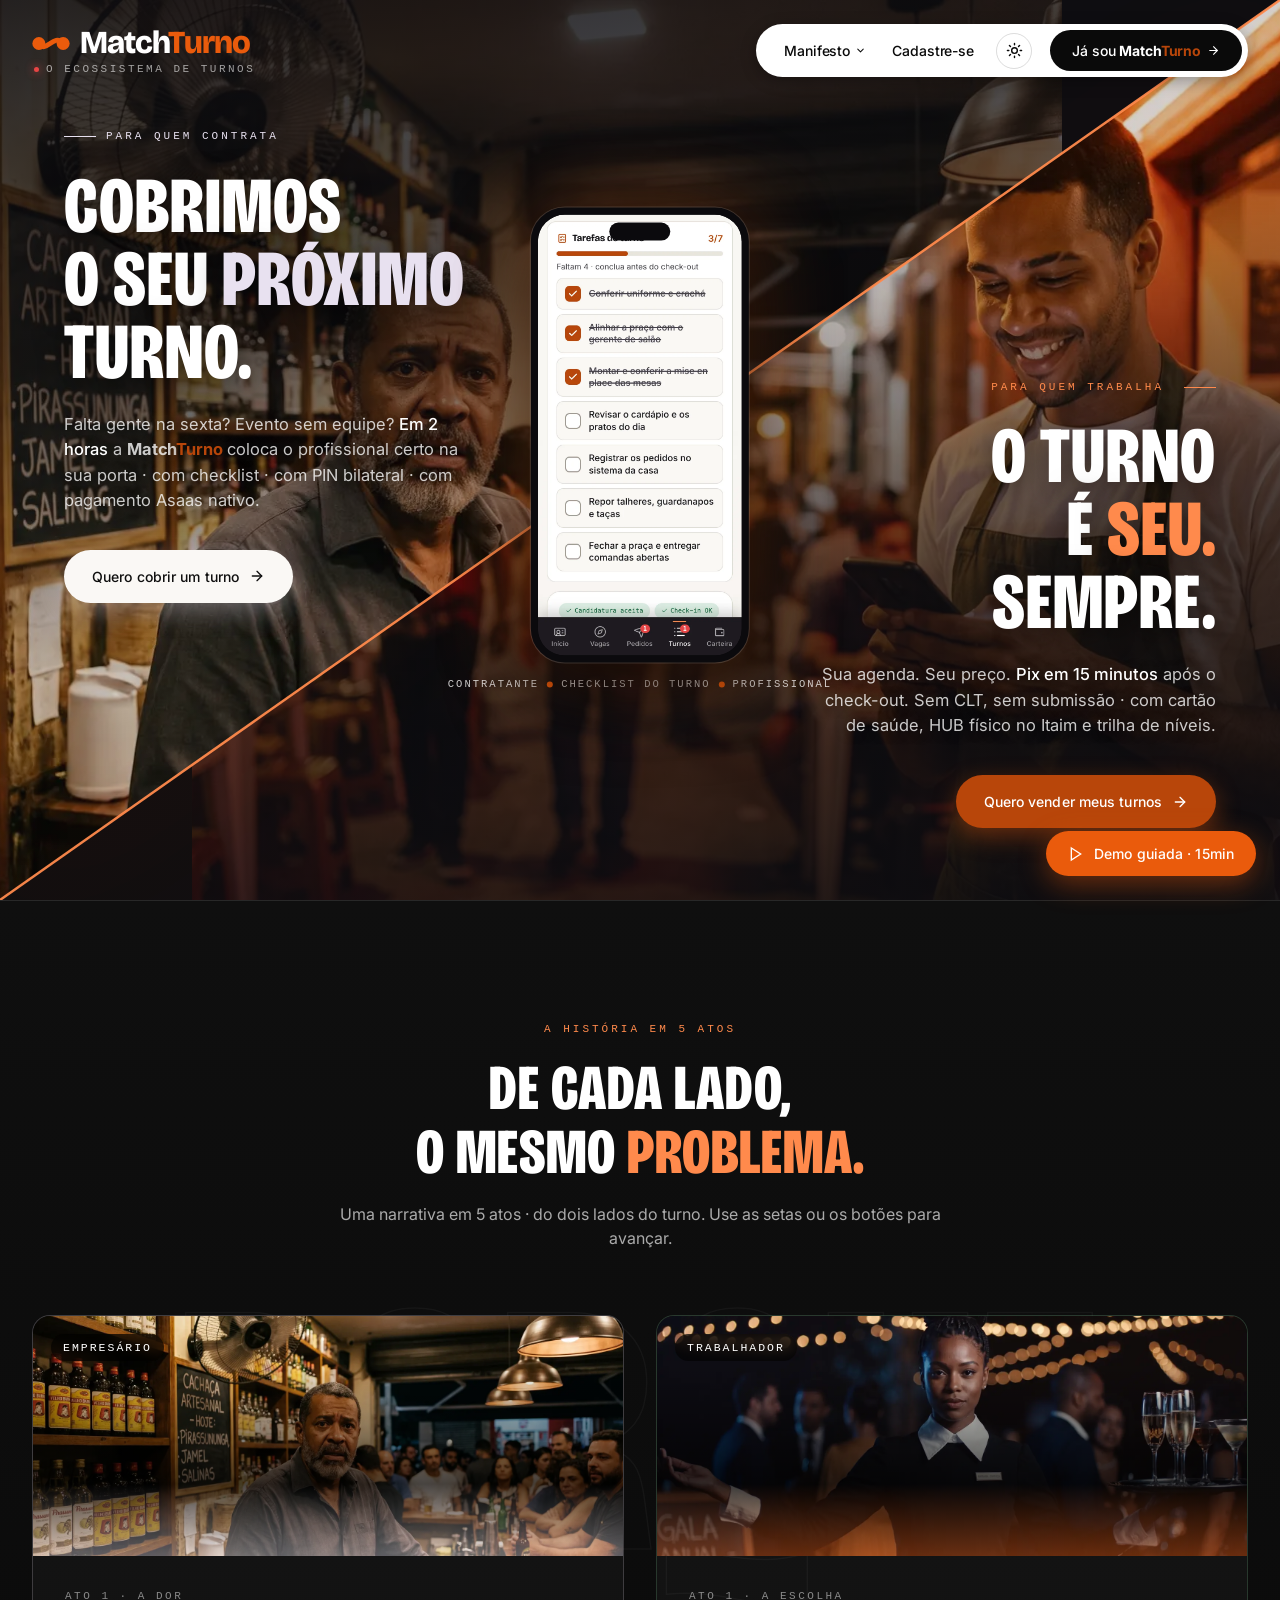
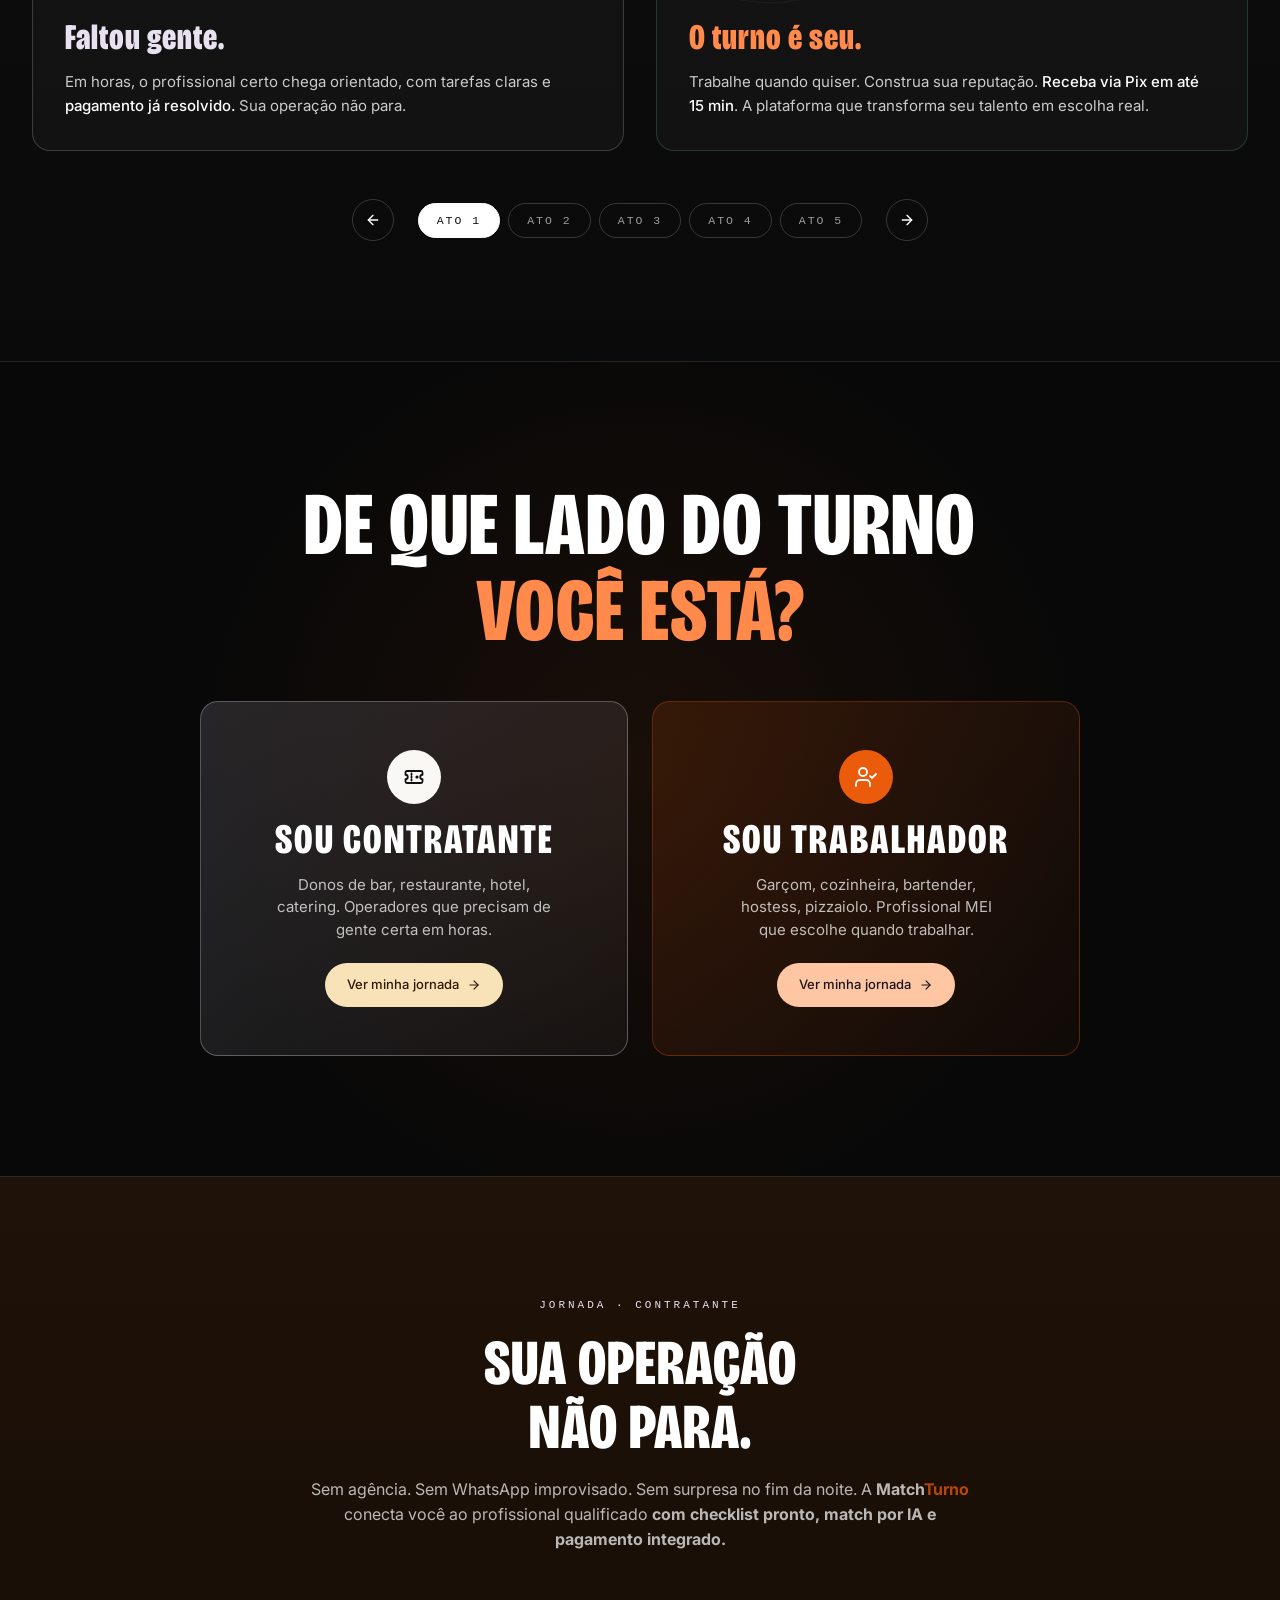
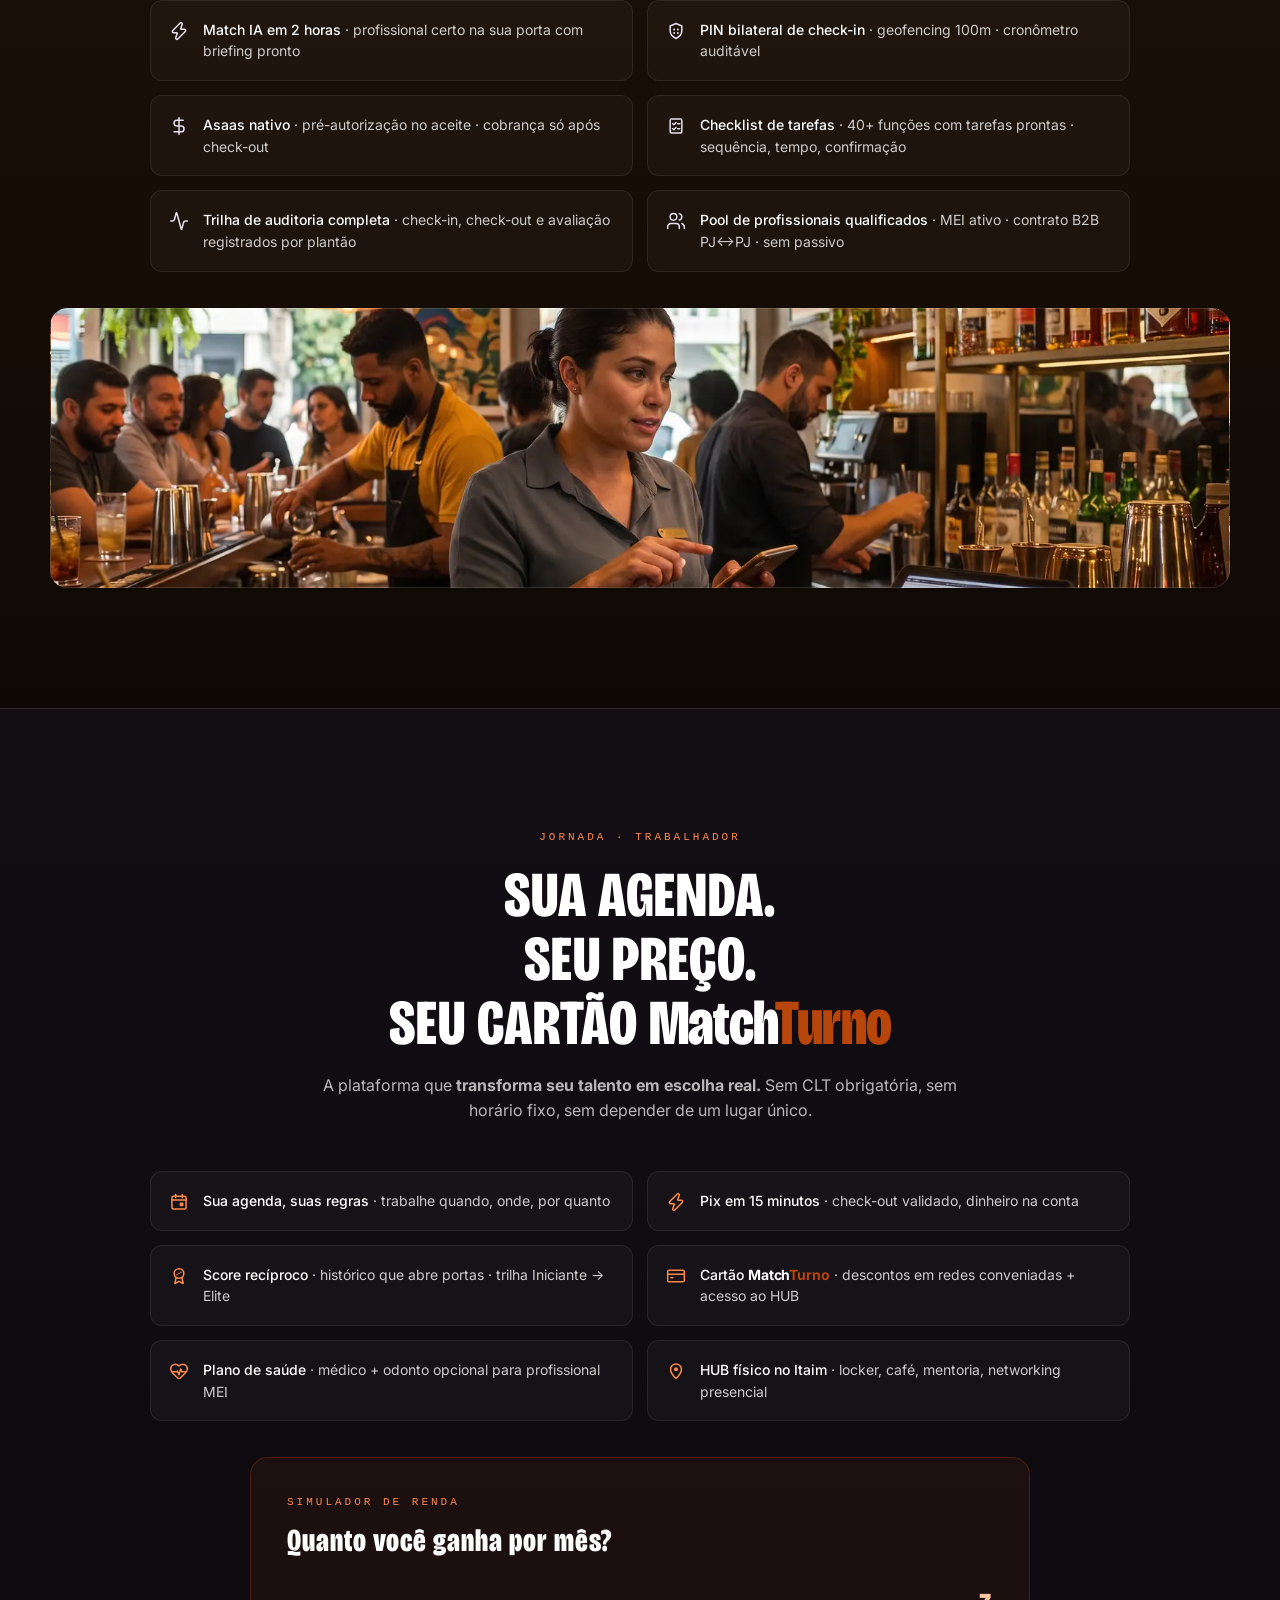
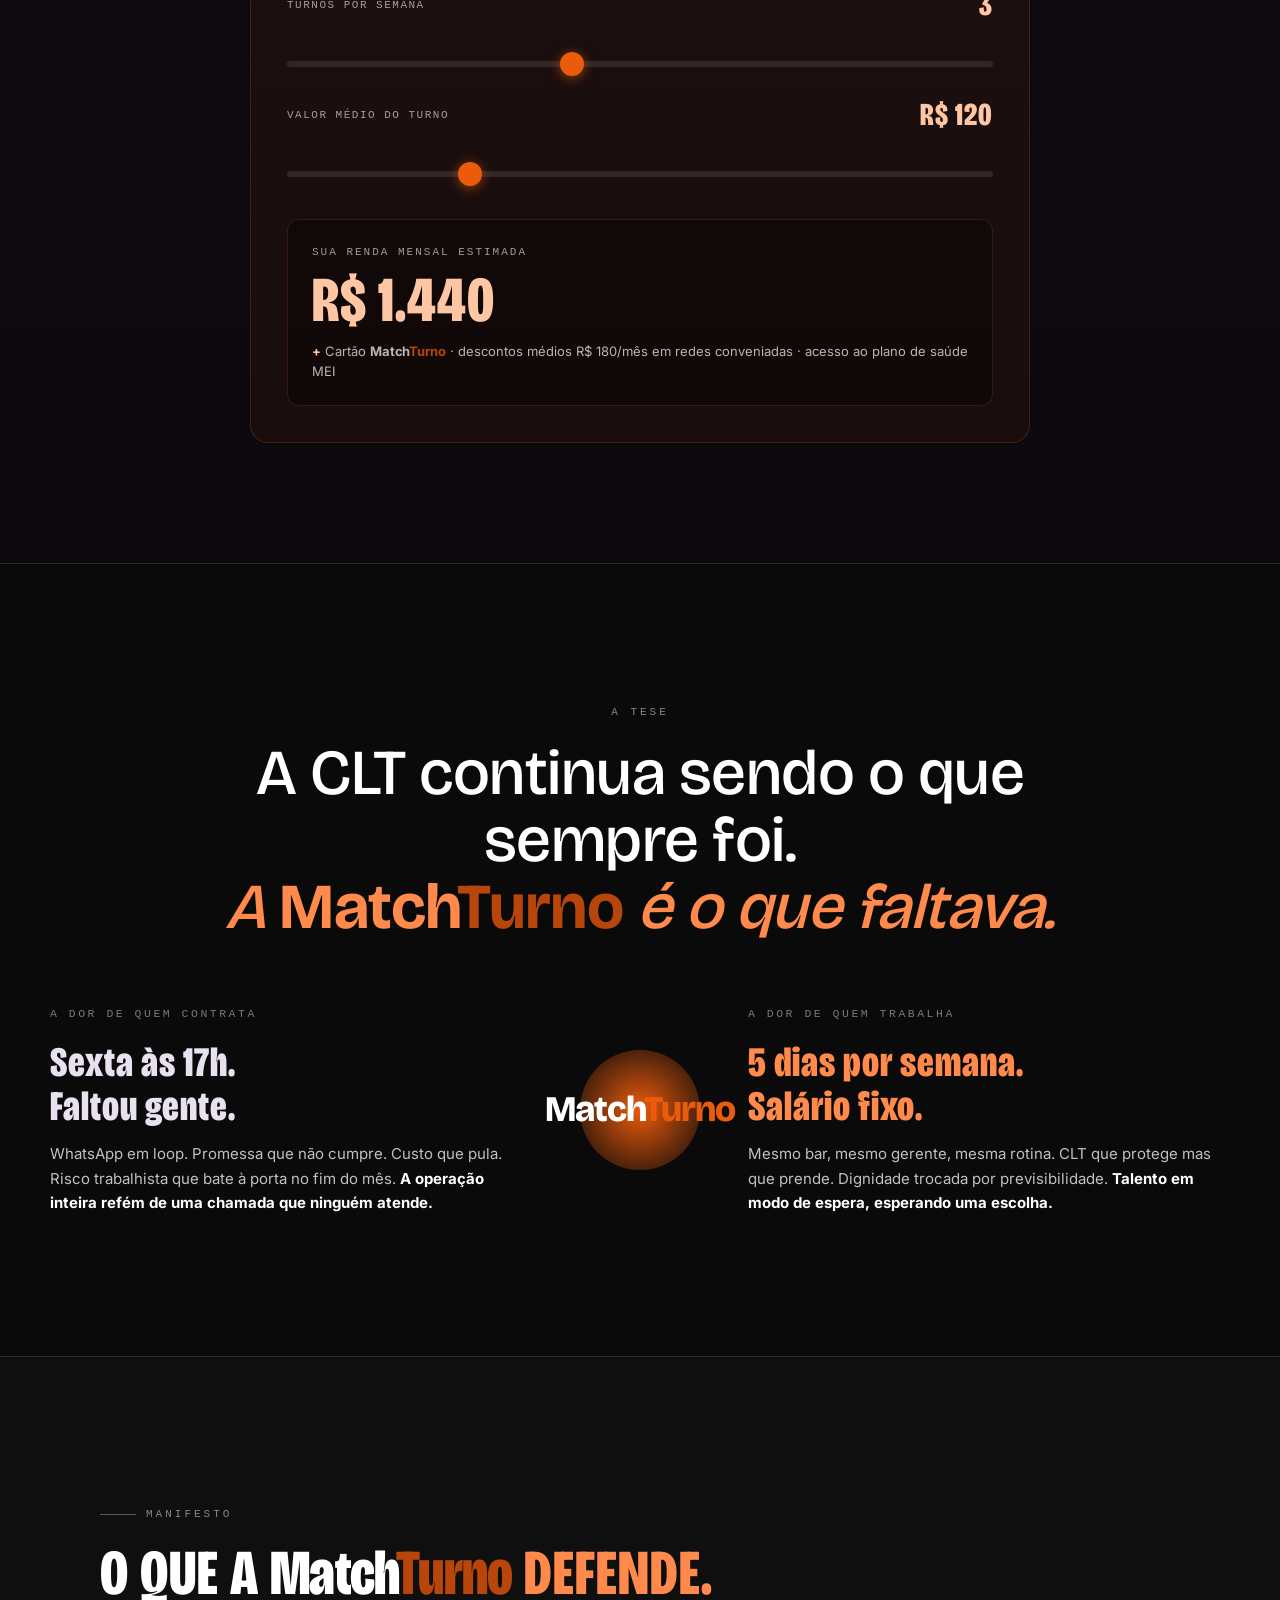
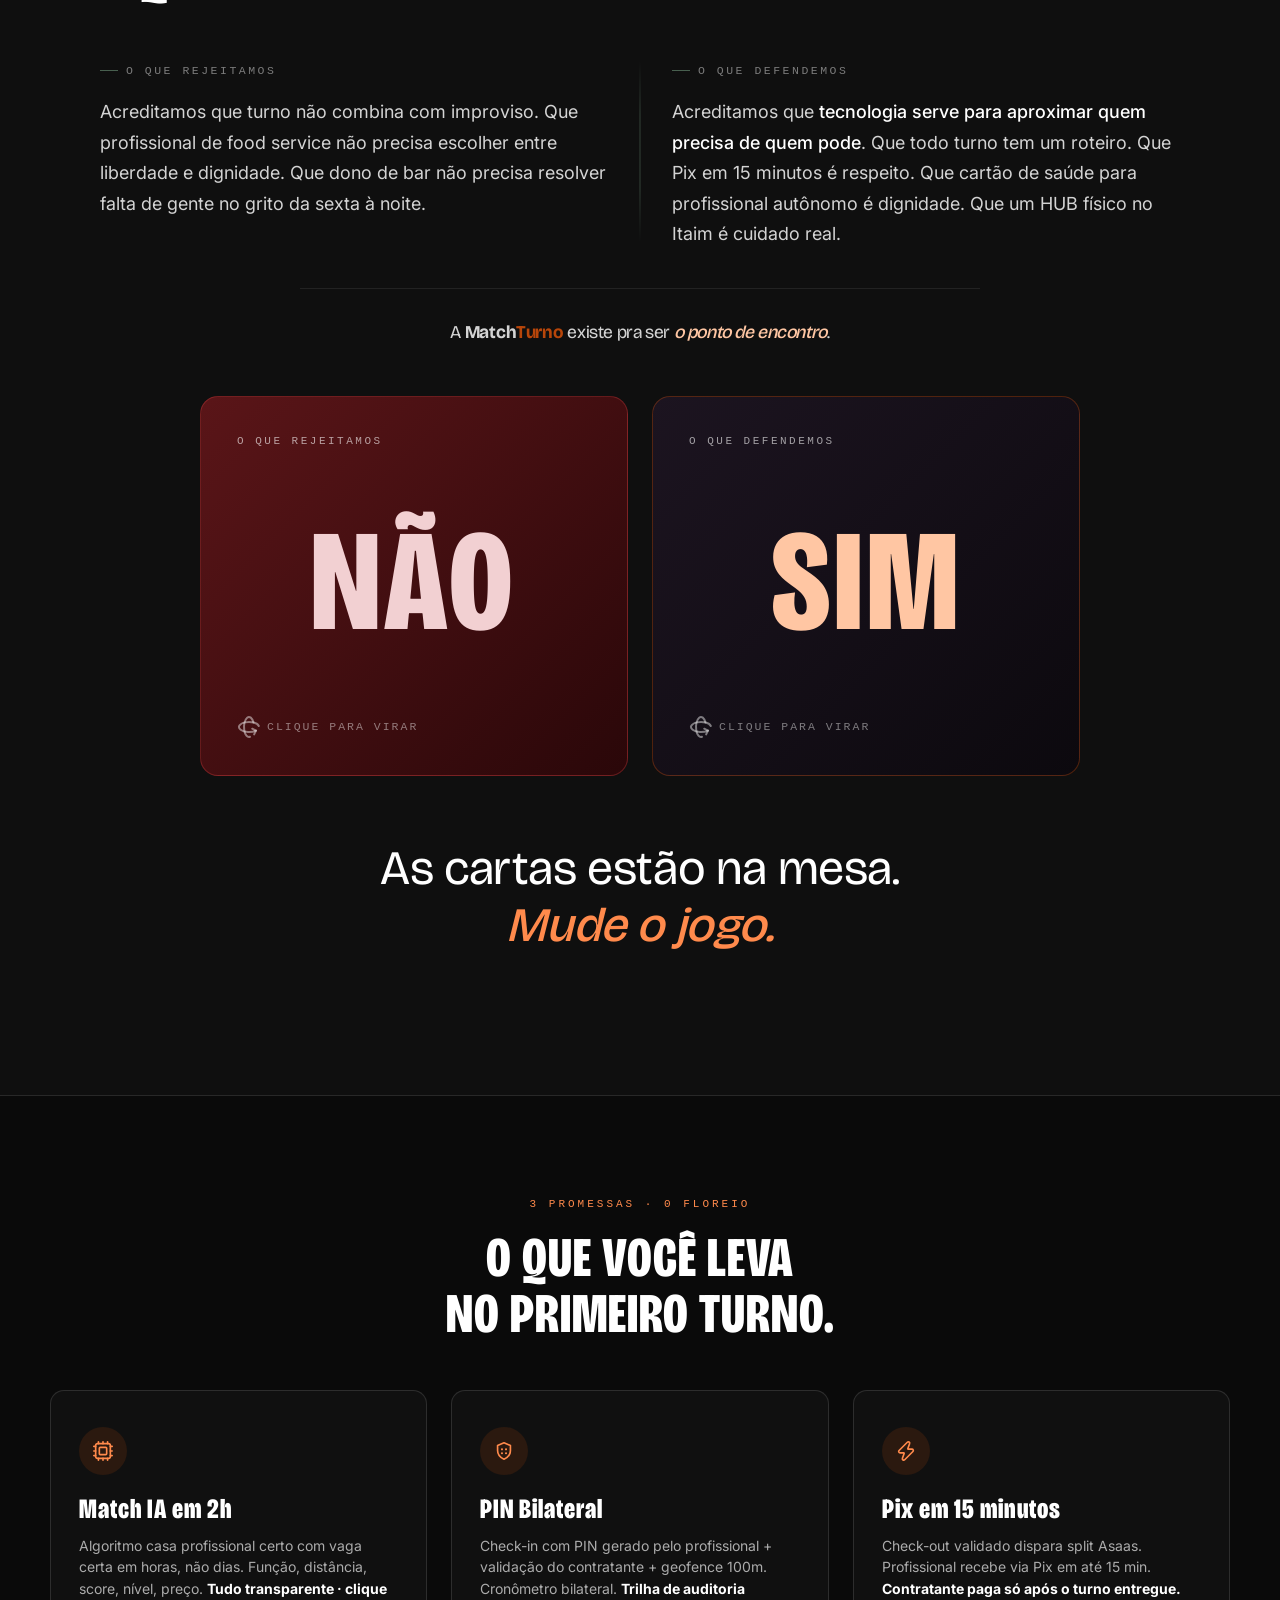
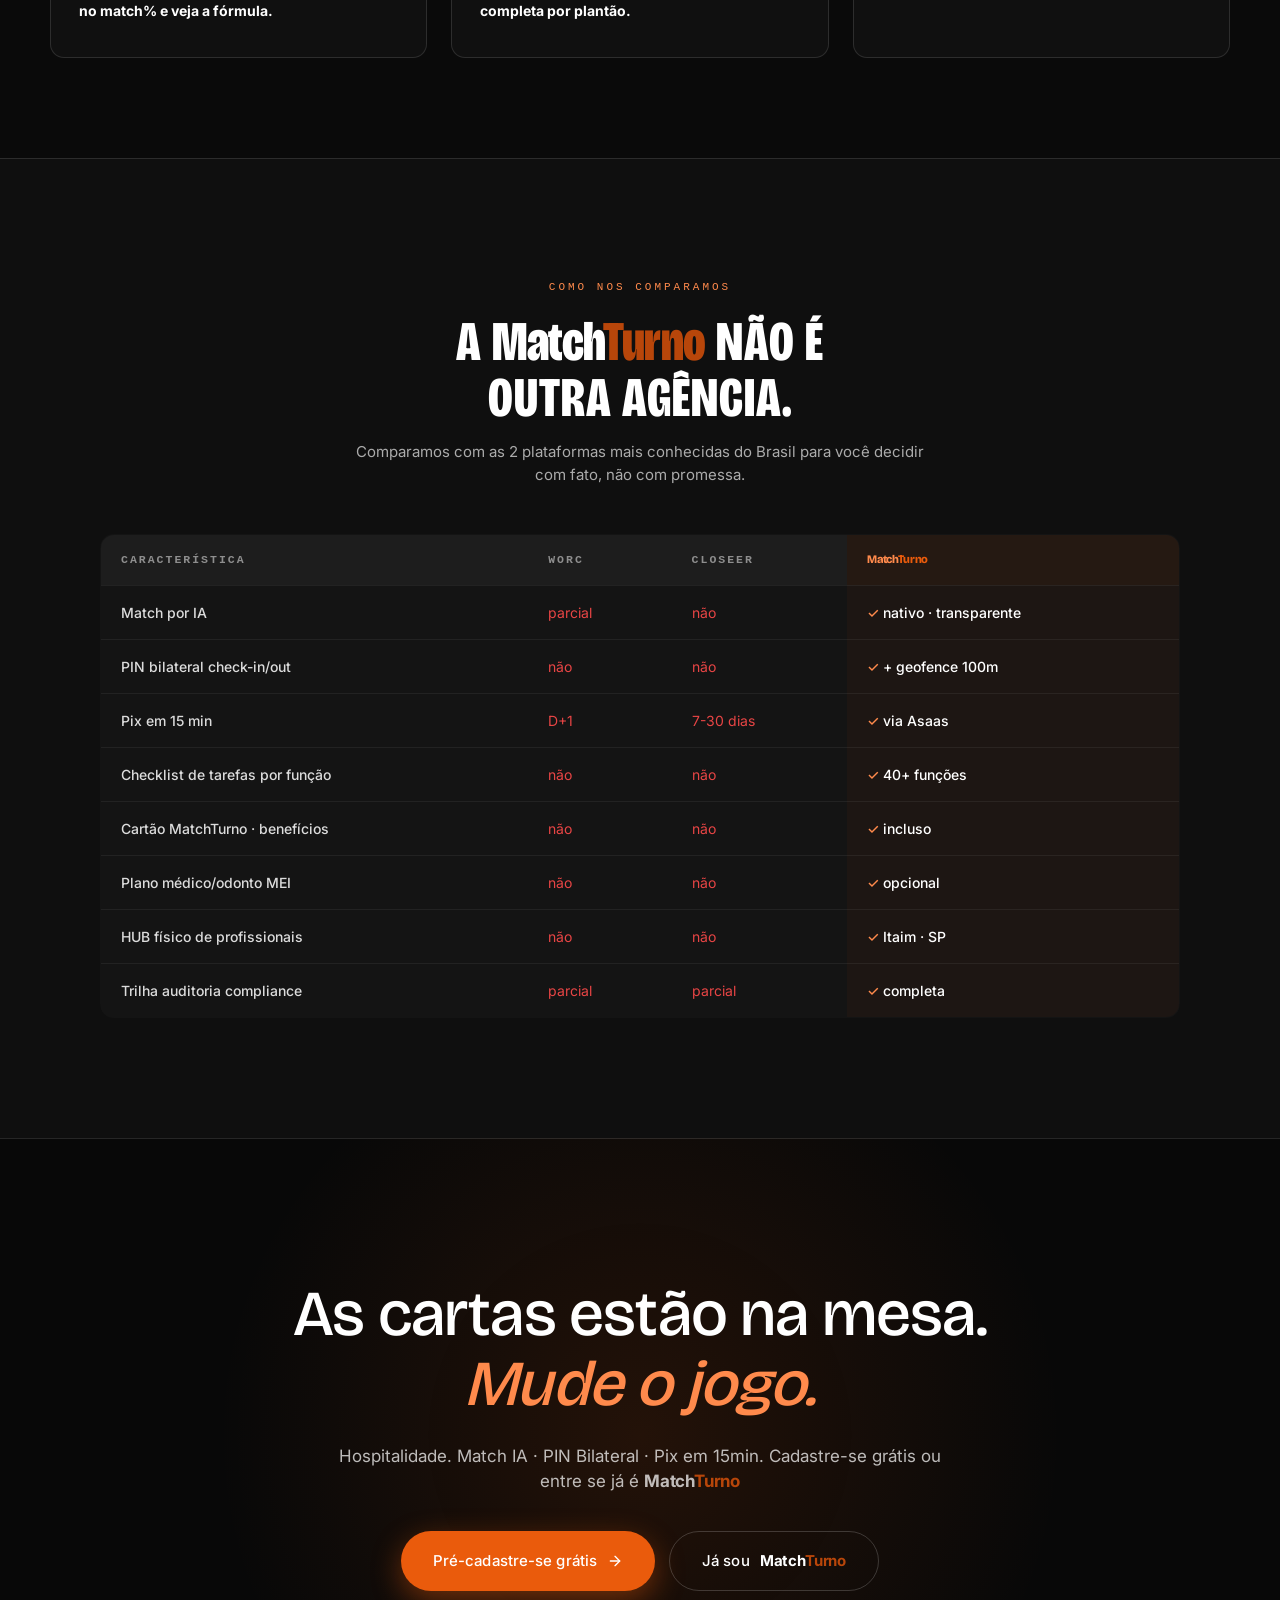
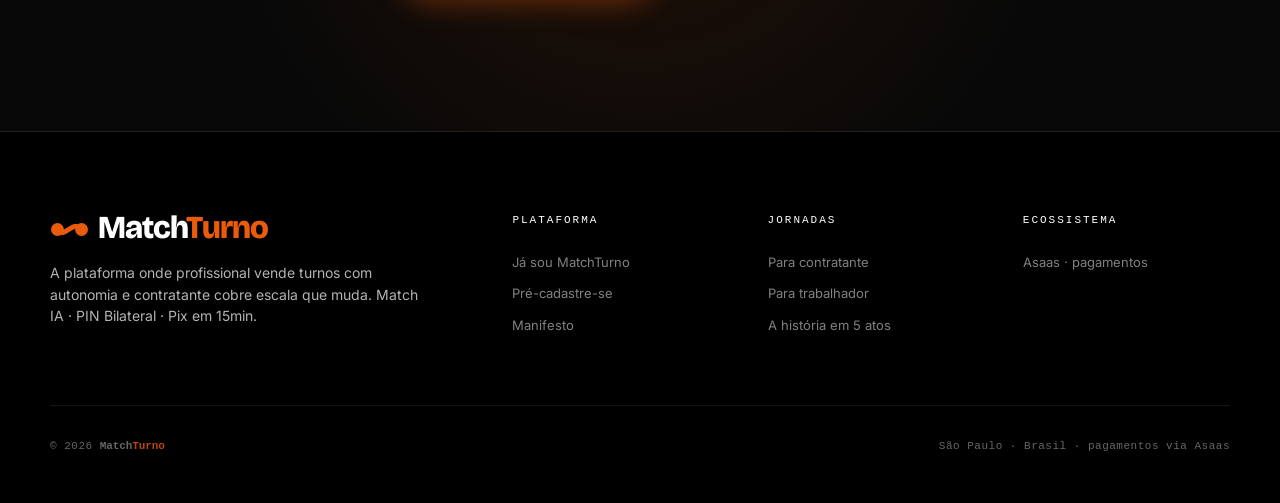
==== commit e6f3346e: "feat: persona da demo preenche o login · remove seção de fundadores - clicar numa persona preenche e" ====
--- a/index.html
+++ b/index.html
@@ -356,18 +356,6 @@
 .cta-mude-jogo b{color:var(--logo-green-soft);font-style:italic;font-weight:500}
 
 /* ═══ CONSTRUO · founders ═══ */
-.construo{position:relative;padding:120px 32px;background:#080808;border-top:1px solid var(--line);z-index:2}
-.construo-inner{max-width:1180px;margin:0 auto}
-.construo-head{text-align:center;margin-bottom:64px}
-.construo-tag{font-family:ui-monospace,'SF Mono','Roboto Mono',Menlo,Consolas,monospace;font-size:11px;letter-spacing:3px;text-transform:uppercase;color:var(--logo-green-soft);margin-bottom:18px}
-.construo-title{font-family:'MT Display Condensed','MT Display',Inter,sans-serif;font-size:clamp(40px,5vw,72px);letter-spacing:1px;line-height:1;color:#fff}
-.construo-grid{display:grid;grid-template-columns:repeat(3,1fr);gap:24px}
-.construo-card{padding:36px 28px;background:rgba(255,255,255,.03);border:1px solid var(--line);border-radius:18px;transition:border-color .2s,transform .25s}
-.construo-card:hover{border-color:rgba(234,91,12,.35);transform:translateY(-3px)}
-.construo-card .role{font-family:ui-monospace,'SF Mono','Roboto Mono',Menlo,Consolas,monospace;font-size:11.5px;letter-spacing:2px;text-transform:uppercase;color:var(--logo-green-soft);margin-bottom:14px}
-.construo-card h3{font-family:'MT Display Condensed','MT Display',Inter,sans-serif;font-size:32px;letter-spacing:1px;color:#fff;line-height:1;margin-bottom:14px}
-.construo-card p{font-size:13.5px;line-height:1.6;color:rgba(255,255,255,.7)}
-.construo-card p b{color:#fff;font-weight:500}
 
 /* ═══ APOIO ═══ */
 .apoio{padding:64px 32px;text-align:center;border-top:1px solid var(--line);background:#0E0D11;z-index:2;position:relative}
@@ -462,8 +450,6 @@
   .creed-flip-wrap{grid-template-columns:1fr;gap:14px}
   .flip-card{height:320px}
   .flip-front-word{font-size:104px}
-  .construo{padding:80px 24px}
-  .construo-grid{grid-template-columns:1fr;gap:16px}
   .pillars{padding:60px 24px}
   .pillars-inner{grid-template-columns:1fr;gap:16px}
   .pillar{padding:28px 22px}
@@ -880,12 +866,6 @@
 html[data-theme="light"] .flip-front-word{color:#16151A}
 html[data-theme="light"] .flip-card-yes .flip-front-word{color:#B8460A}
 html[data-theme="light"] .flip-front-hint{color:rgba(22,21,26,0.62)}
-html[data-theme="light"] .construo{background:#FAF8F5}
-html[data-theme="light"] .construo-title{color:#16151A}
-html[data-theme="light"] .construo-card{background:#FFFFFF}
-html[data-theme="light"] .construo-card h3{color:#16151A}
-html[data-theme="light"] .construo-card p{color:rgba(22,21,26,0.82)}
-html[data-theme="light"] .construo-card p b{color:#16151A}
 html[data-theme="light"] .apoio{background:#FAF8F5}
 html[data-theme="light"] .apoio-tag{color:rgba(22,21,26,0.62)}
 html[data-theme="light"] .pillars{background:#FAF8F5}
@@ -915,11 +895,11 @@
 
   /* superfícies */
   html[data-theme="light"],html[data-theme="light"] body{background:#FAF8F5}
-  html[data-theme="light"] .story,html[data-theme="light"] .encontro,html[data-theme="light"] .construo,html[data-theme="light"] .compare{background:#FAF8F5}
+  html[data-theme="light"] .story,html[data-theme="light"] .encontro,html[data-theme="light"] .compare{background:#FAF8F5}
   html[data-theme="light"] .persona-pick,html[data-theme="light"] .sobre-manifesto,html[data-theme="light"] .pillars,html[data-theme="light"] .apoio{background:#F3EFEA}
   html[data-theme="light"] .jornada.emp{background:#FFFFFF}
   html[data-theme="light"] .jornada.pro{background:#FFF4EC}
-  html[data-theme="light"] .pillar,html[data-theme="light"] .construo-card{background:#FFFFFF;border-color:rgba(22,21,26,.1)}
+  html[data-theme="light"] .pillar{background:#FFFFFF;border-color:rgba(22,21,26,.1)}
   html[data-theme="light"] .persona-pick-card.emp{background:#FFFFFF;border-color:rgba(22,21,26,.12)}
   html[data-theme="light"] .persona-pick-card.pro{background:#FDE4D3;border-color:rgba(184,70,10,.22)}
   html[data-theme="light"] .persona-pick-card.emp .ic{background:#16151A;color:#fff}
@@ -983,9 +963,9 @@
   </div>
   <div class="nav-pill">
     <a class="nav-link" href="#manifesto">Manifesto <i data-lucide="chevron-down"></i></a>
-    <a class="nav-link" href="app.html#/cadastro" style="color:#0A0A0A;font-weight:500">Cadastre-se</a>
+    <a class="nav-link" href="app#/cadastro" style="color:#0A0A0A;font-weight:500">Cadastre-se</a>
     <button class="nav-theme" id="mtThemeBtn" type="button" aria-label="Alternar tema claro ou escuro" title="Tema claro / escuro"><svg class="i-sun" viewBox="0 0 24 24"><circle cx="12" cy="12" r="4"/><path d="M12 2v2M12 20v2M4.9 4.9l1.4 1.4M17.7 17.7l1.4 1.4M2 12h2M20 12h2M4.9 19.1l1.4-1.4M17.7 6.3l1.4-1.4"/></svg><svg class="i-moon" viewBox="0 0 24 24"><path d="M21 12.8A9 9 0 1 1 11.2 3a7 7 0 0 0 9.8 9.8z"/></svg></button>
-    <a class="nav-cta" href="app.html#/login"><span class="cta-long">Já sou <span class="brand-mark"><span class="mt-wm-i">Match<b>Turno</b></span></span></span><span class="cta-short">Entrar</span> <i data-lucide="arrow-right"></i></a>
+    <a class="nav-cta" href="app#/login"><span class="cta-long">Já sou <span class="brand-mark"><span class="mt-wm-i">Match<b>Turno</b></span></span></span><span class="cta-short">Entrar</span> <i data-lucide="arrow-right"></i></a>
   </div>
 </nav>
 
@@ -1000,7 +980,7 @@
     <div class="hero-eyebrow">para quem contrata</div>
     <h1 class="hero-h">COBRIMOS<br>O SEU <span class="accent">PRÓXIMO</span><br>TURNO.</h1>
     <p class="hero-d">Falta gente na sexta? Evento sem equipe? <b>Em 2 horas</b> a <span class="mt-wm-i">Match<b>Turno</b></span> coloca o profissional certo na sua porta · com checklist · com PIN bilateral · com pagamento Asaas nativo.</p>
-    <a class="hero-btn emp" href="app.html#/cadastro/emp">Quero cobrir um turno <i data-lucide="arrow-right"></i></a>
+    <a class="hero-btn emp" href="app#/cadastro/emp">Quero cobrir um turno <i data-lucide="arrow-right"></i></a>
   </div>
   <div class="hd-phone-wrap">
     <div class="hd-phone"><img src="img/mt-app-checklist.webp" width="720" height="1560" alt="App MatchTurno: checklist de tarefas do turno, 3 de 7 concluídas" fetchpriority="high"></div>
@@ -1010,7 +990,7 @@
     <div class="hero-eyebrow">para quem trabalha</div>
     <h2 class="hero-h">O TURNO<br>É <span class="accent">SEU.</span><br>SEMPRE.</h2>
     <p class="hero-d">Sua agenda. Seu preço. <b>Pix em 15 minutos</b> após o check-out. Sem CLT, sem submissão · com cartão de saúde, HUB físico no Itaim e trilha de níveis.</p>
-    <a class="hero-btn pro" href="app.html#/cadastro/wkr">Quero vender meus turnos <i data-lucide="arrow-right"></i></a>
+    <a class="hero-btn pro" href="app#/cadastro/wkr">Quero vender meus turnos <i data-lucide="arrow-right"></i></a>
   </div>
 </section>
 
@@ -1289,28 +1269,6 @@
   </div>
 </section>
 
-<!-- ═══ CONSTRUO · founders ═══ -->
-<section class="construo">
-  <div class="construo-inner">
-    <div class="construo-head">
-      <div class="construo-tag">quem está construindo</div>
-      <h2 class="construo-title">2 OPERADORES.<br>1 TESE COMPARTILHADA.</h2>
-    </div>
-    <div class="construo-grid">
-      <div class="construo-card">
-        <div class="role">CEO · Operações</div>
-        <h3>Rodolfo Nascimento</h3>
-        <p>Fundador da <span class="mt-wm-i">Match<b>Turno</b></span>. Autor de <b>"Não Peça Licença para Empreender"</b> e <b>"IAgora"</b>. Operador serial, ponte entre estratégia e execução.</p>
-      </div>
-<div class="construo-card">
-        <div class="role">CTO · Tecnologia</div>
-        <h3>Alexandro Almeida</h3>
-        <p>Tech lead com passagem por Tegra, GPA, Assaí e Visa. Arquitetura escalável · IA aplicada · integrações Asaas. Quem garante que o match não é caixa-preta · que o Pix em 15min é promessa cumprida.</p>
-      </div>
-    </div>
-  </div>
-</section>
-
 <!-- ═══ PILARES ═══ -->
 <section class="pillars">
   <div class="pillars-head">
@@ -1372,8 +1330,8 @@
   <h2>As cartas estão na mesa.<br><span class="accent">Mude o jogo.</span></h2>
   <p>Hospitalidade. Match IA · PIN Bilateral · Pix em 15min. Cadastre-se grátis ou entre se já é <span class="mt-wm-i">Match<b>Turno</b></span></p>
   <div class="cta-actions">
-    <a class="cta-btn primary" href="app.html#/cadastro">Pré-cadastre-se grátis <i data-lucide="arrow-right"></i></a>
-    <a class="cta-btn ghost" href="app.html#/login">Já sou <span class="brand-mark"><span class="mt-wm-i">Match<b>Turno</b></span></span></a>
+    <a class="cta-btn primary" href="app#/cadastro">Pré-cadastre-se grátis <i data-lucide="arrow-right"></i></a>
+    <a class="cta-btn ghost" href="app#/login">Já sou <span class="brand-mark"><span class="mt-wm-i">Match<b>Turno</b></span></span></a>
   </div>
 </section>
 
@@ -1385,8 +1343,8 @@
     </div>
     <div class="foot-col">
       <h4>Plataforma</h4>
-      <a href="app.html#/login">Já sou MatchTurno</a>
-      <a href="app.html#/cadastro">Pré-cadastre-se</a>
+      <a href="app#/login">Já sou MatchTurno</a>
+      <a href="app#/cadastro">Pré-cadastre-se</a>
       <a href="#manifesto">Manifesto</a>
     </div>
     <div class="foot-col">
@@ -1506,7 +1464,7 @@
   'use strict';
 
   const STATE_KEY = 'turni_tour_state';
-  const PAGE = location.pathname.includes('app.html') ? 'app' : 'index';
+  const PAGE = /\/app(\.html)?$/.test(location.pathname) ? 'app' : 'index';
 
   // ─── DEFINIÇÃO DOS STEPS DO TOUR INVESTIDOR (15 min) ───
   const STEPS = [
@@ -1522,7 +1480,7 @@
 
     // BLOCO 2 · Pré-cadastro contratante (2 min)
     { page:'index', kind:'caption', text:'Vamos cadastrar um <b>contratante novo</b>. Imagine o dono de um bar pequeno chegando à plataforma.', wait:3500 },
-    { page:'index', kind:'navigate', url:'app.html#/cadastro/emp', wait:1500 },
+    { page:'index', kind:'navigate', url:'app#/cadastro/emp', wait:1500 },
     { page:'app', kind:'caption', text:'Formulário de pré-cadastro do contratante. <b>2 minutos · grátis · sem contrato</b>.', wait:3500 },
     { page:'app', kind:'type', target:'#f_nome', text:'Marcos Demo', delay:60 },
     { page:'app', kind:'type', target:'#f_estab', text:'Bar do Demo · Itaim', delay:50 },
@@ -1535,7 +1493,7 @@
 
     // BLOCO 3 · Pré-cadastro trabalhador (1.5 min)
     { page:'app', kind:'caption', text:'Agora um <b>trabalhador</b>. A tese aqui é radical: trabalhar deixa de ser submissão e vira <b class="accent-orange">escolha</b>.', wait:4500 },
-    { page:'app', kind:'navigate', url:'app.html#/cadastro/wkr', wait:1500 },
+    { page:'app', kind:'navigate', url:'app#/cadastro/wkr', wait:1500 },
     { page:'app', kind:'type', target:'#f_nome', text:'Marina Demo Souza', delay:60 },
     { page:'app', kind:'type', target:'#f_email', text:'marina.demo@gmail.com', delay:40 },
     { page:'app', kind:'type', target:'#f_wpp', text:'(11) 99999-1111', delay:50 },
@@ -1547,25 +1505,25 @@
 
     // BLOCO 4 · Login admin · curadoria humana (1.5 min)
     { page:'app', kind:'caption', text:'Os 2 cadastros entraram na fila. Agora vamos para o <b>painel do admin</b> para aprovar.', wait:3500 },
-    { page:'app', kind:'navigate', url:'app.html#/login', wait:1500 },
+    { page:'app', kind:'navigate', url:'app#/login', wait:1500 },
     { page:'app', kind:'type', target:'#loginEmail', text:'rodolfo@matchturno.com.br', delay:55 },
     { page:'app', kind:'type', target:'#loginPwd', text:'••••••••', delay:40 },
     { page:'app', kind:'click', target:'#loginForm button[type="submit"]', wait:2200 },
-    { page:'app', kind:'navigate', url:'app.html#/admin/aprovacoes', wait:1500 },
+    { page:'app', kind:'navigate', url:'app#/admin/aprovacoes', wait:1500 },
     { page:'app', kind:'caption', text:'Fila de aprovação. <b>Cada liberação grava aprovadoPor + aprovadoEm</b> · trilha de auditoria completa para compliance trabalhista.', wait:4500 },
     { page:'app', kind:'clickFirst', target:'.btn-mini.approve', wait:2000 },
     { page:'app', kind:'caption', text:'Liberado em 1 clique. O profissional cai em uma tela de boas-vindas no próximo login e completa o cadastro com foto, raio, preço e Pix.', wait:5000 },
 
     // BLOCO 5 · Contratante real abre vaga (3 min)
     { page:'app', kind:'caption', text:'Vou agora logar como <b>Roberto da Cantina Lume</b>, pizzaria napolitana na Mooca · contratante da demo.', wait:4500 },
-    { page:'app', kind:'navigate', url:'app.html#/login', wait:1500 },
+    { page:'app', kind:'navigate', url:'app#/login', wait:1500 },
     { page:'app', kind:'type', target:'#loginEmail', text:'roberto@cantinalume.com.br', delay:45 },
     { page:'app', kind:'type', target:'#loginPwd', text:'••••••••', delay:40 },
     { page:'app', kind:'click', target:'#loginForm button[type="submit"]', wait:2500 },
     { page:'app', kind:'caption', text:'Início é <b>IDENTIDADE da casa</b> · não operação. Logo, endereço, segmento, plano. <b>"A casa em movimento"</b> mostra a escala dos próximos turnos.', wait:5500 },
-    { page:'app', kind:'navigate', url:'app.html#/contratante/vagas', wait:2000 },
+    { page:'app', kind:'navigate', url:'app#/contratante/vagas', wait:2000 },
     { page:'app', kind:'caption', text:'Vagas é onde a operação acontece. Cada card tem o ícone <b>duplicar</b> · vaga recorrente em 1 clique.', wait:4500 },
-    { page:'app', kind:'navigate', url:'app.html#/contratante/vagas/nova', wait:2000 },
+    { page:'app', kind:'navigate', url:'app#/contratante/vagas/nova', wait:2000 },
     { page:'app', kind:'caption', text:'Nova vaga em <b>3 passos</b>. A plataforma sugere o valor médio das suas últimas vagas dessa função.', wait:4500 },
     { page:'app', kind:'select', target:'#f-funcao', value:'Garçom' },
     { page:'app', kind:'type', target:'#f-valorHora', text:'35', delay:80, clear:true, optional:true },
@@ -1573,12 +1531,12 @@
 
     // BLOCO 6 · Trabalhador pega o turno (3.5 min)
     { page:'app', kind:'caption', text:'Agora o lado dele · <b>Carlos · Garçom Elite · 127 turnos sem ocorrência</b>.', wait:4000 },
-    { page:'app', kind:'navigate', url:'app.html#/login', wait:1500 },
+    { page:'app', kind:'navigate', url:'app#/login', wait:1500 },
     { page:'app', kind:'type', target:'#loginEmail', text:'carlos.silva@gmail.com', delay:45 },
     { page:'app', kind:'type', target:'#loginPwd', text:'••••••••', delay:40 },
     { page:'app', kind:'click', target:'#loginForm button[type="submit"]', wait:2500 },
     { page:'app', kind:'caption', text:'Início do trabalhador é o <b>crachá <span class="mt-wm-i">Match<b>Turno</b></span></b> · sua reputação. <b>4.9★ · 127 turnos · Elite</b>. Não é currículo · é histórico vivo na rede.', wait:5500 },
-    { page:'app', kind:'navigate', url:'app.html#/profissional/feed', wait:2000 },
+    { page:'app', kind:'navigate', url:'app#/profissional/feed', wait:2000 },
     { page:'app', kind:'caption', text:'Feed em <b>listagem zebrada compacta</b> · otimizado para celular simples. Cada linha mostra match%, valor, distância em segundos.', wait:5000 },
     { page:'app', kind:'caption', text:'O <b>match%</b> não é caixa-preta. Clica e mostra a fórmula: função, distância, score, nível, preço. <b>Transparência do algoritmo</b> = base de confiança.', wait:5500 },
     { page:'app', kind:'caption', text:'Para finalizar: <b>quando Carlos chegar no local</b>, ele gera PIN. Roberto valida (geofence 100m). Cronômetro bilateral. Check-out gera novo PIN. Pix em 15 min via Asaas. <b>Feedback bilateral obrigatório</b> libera a próxima candidatura.', wait:7000 },
@@ -1799,7 +1757,7 @@
       _state.step = idx + 1;
       saveState(_state);
       // Se mudar de arquivo (index→app), carrega URL · senão muda hash
-      if(step.url.startsWith('app.html') && PAGE === 'index'){
+      if(step.url.startsWith('app') && PAGE === 'index'){
         location.href = step.url;
         return new Promise(() => {}); // pendura · página vai recarregar
       }
@@ -1978,7 +1936,7 @@
       if(end) end.remove();
       document.body.classList.remove('tour-active');
       // Volta para a landing
-      if(PAGE !== 'index') location.href = 'index.html';
+      if(PAGE !== 'index') location.href = './';
     },
     restart(){
       const end = document.querySelector('.tour-end');
@@ -1987,7 +1945,7 @@
       // Pequeno delay para a transição da landing carregar
       setTimeout(() => {
         if(PAGE === 'index') this.start();
-        else location.href = 'index.html?tour=1';
+        else location.href = './?tour=1';
       }, 400);
     }
   };
